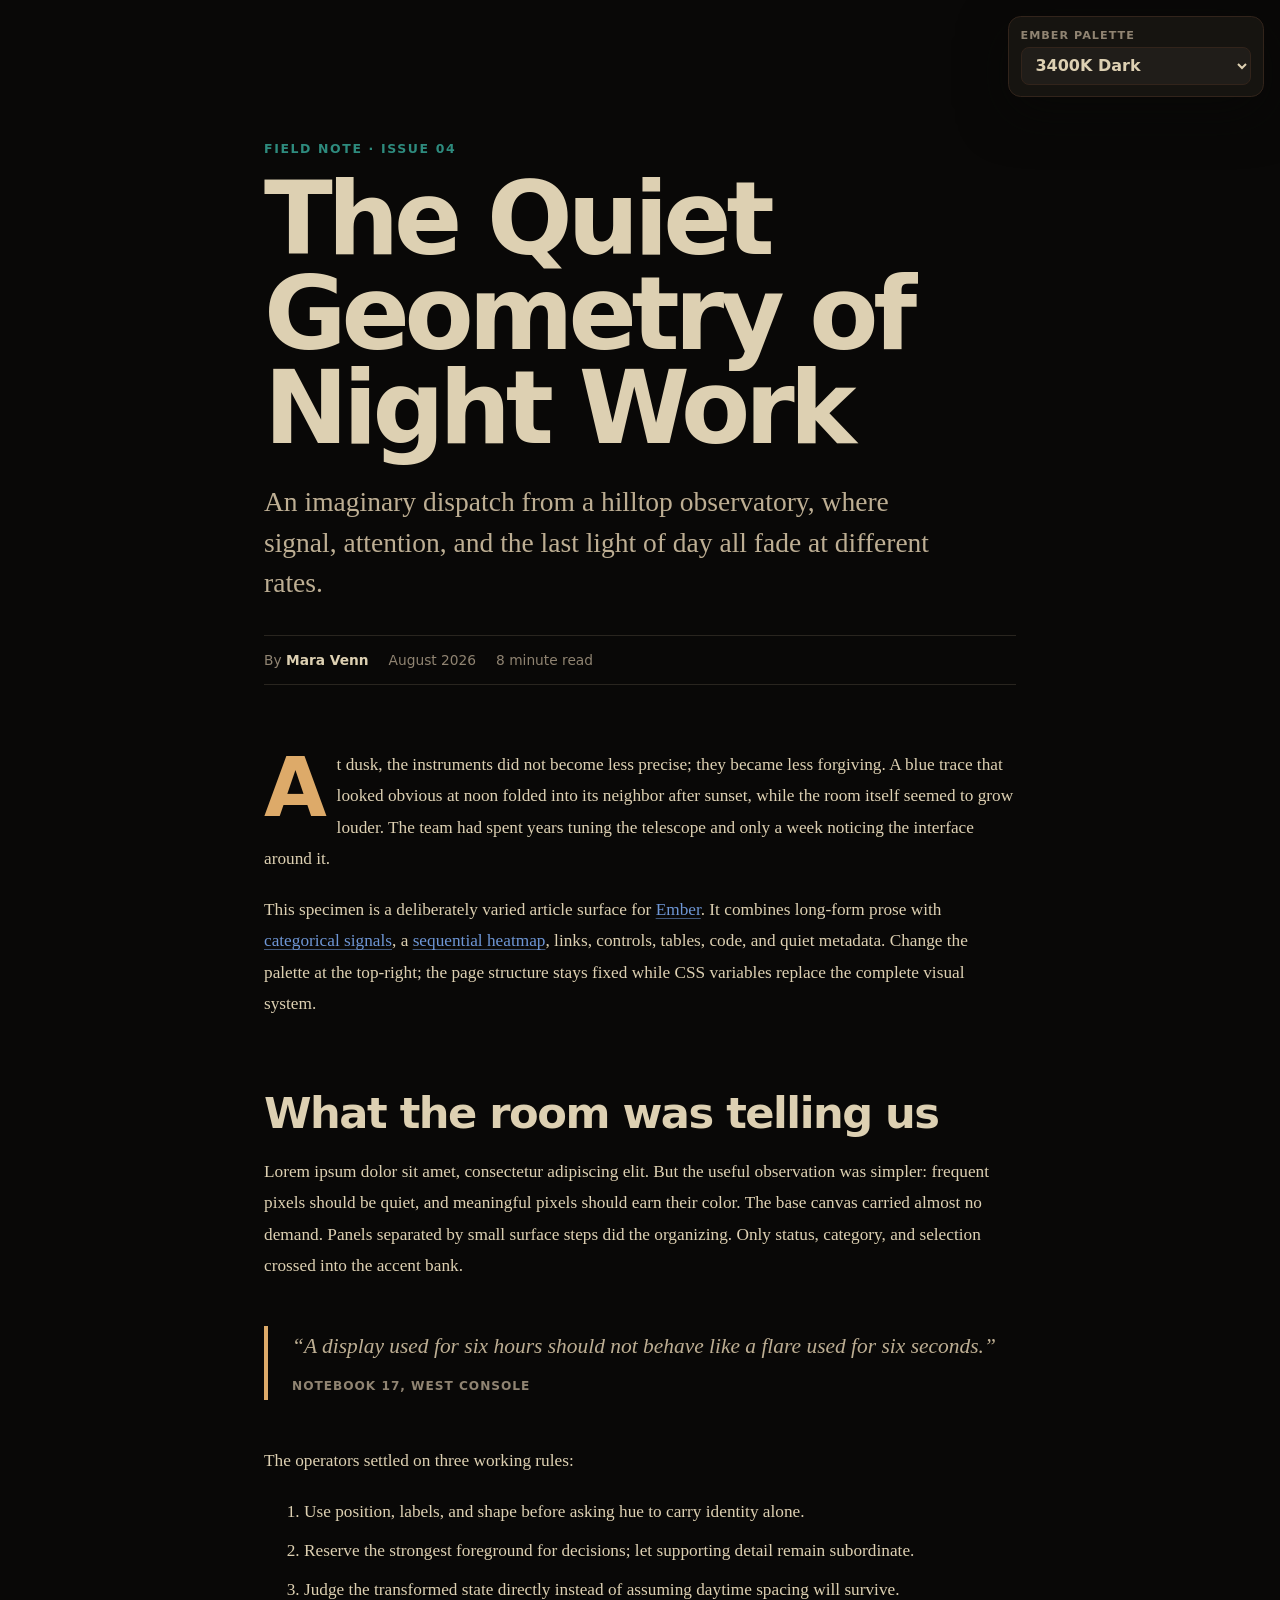
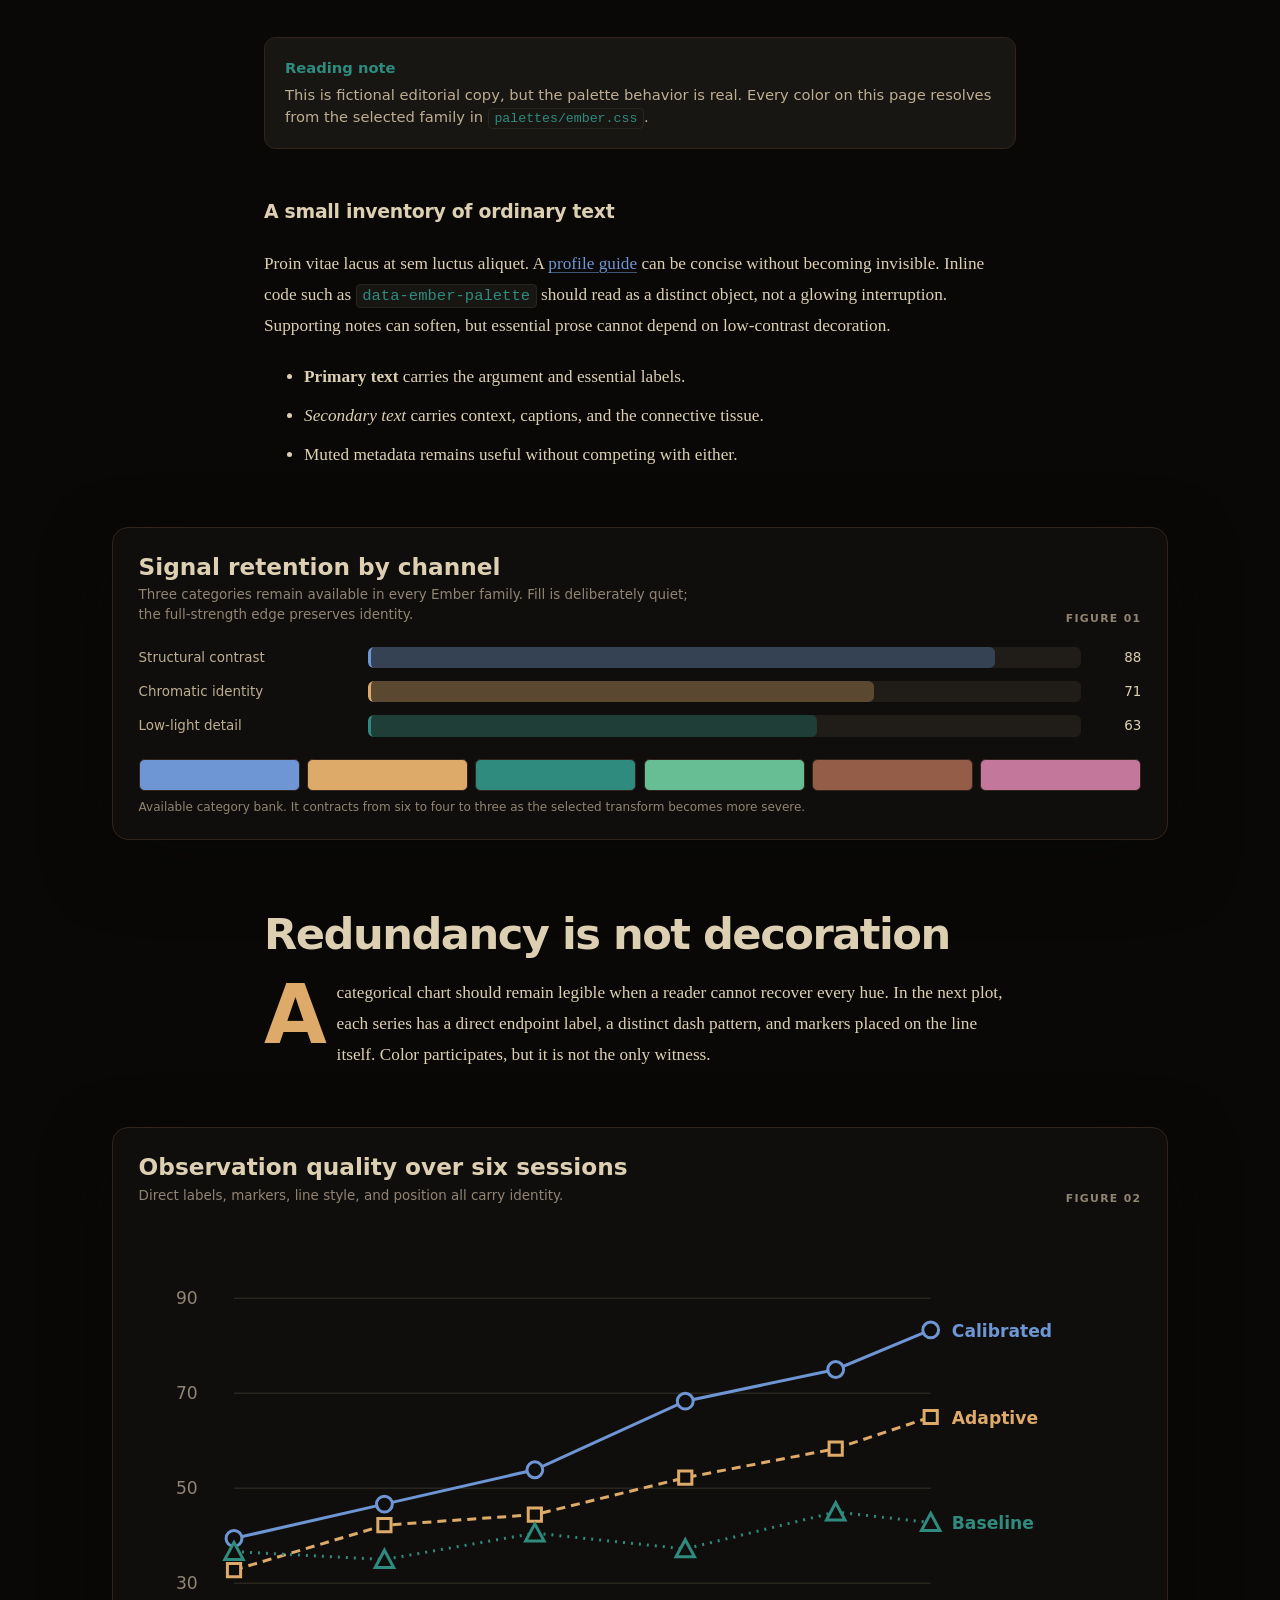
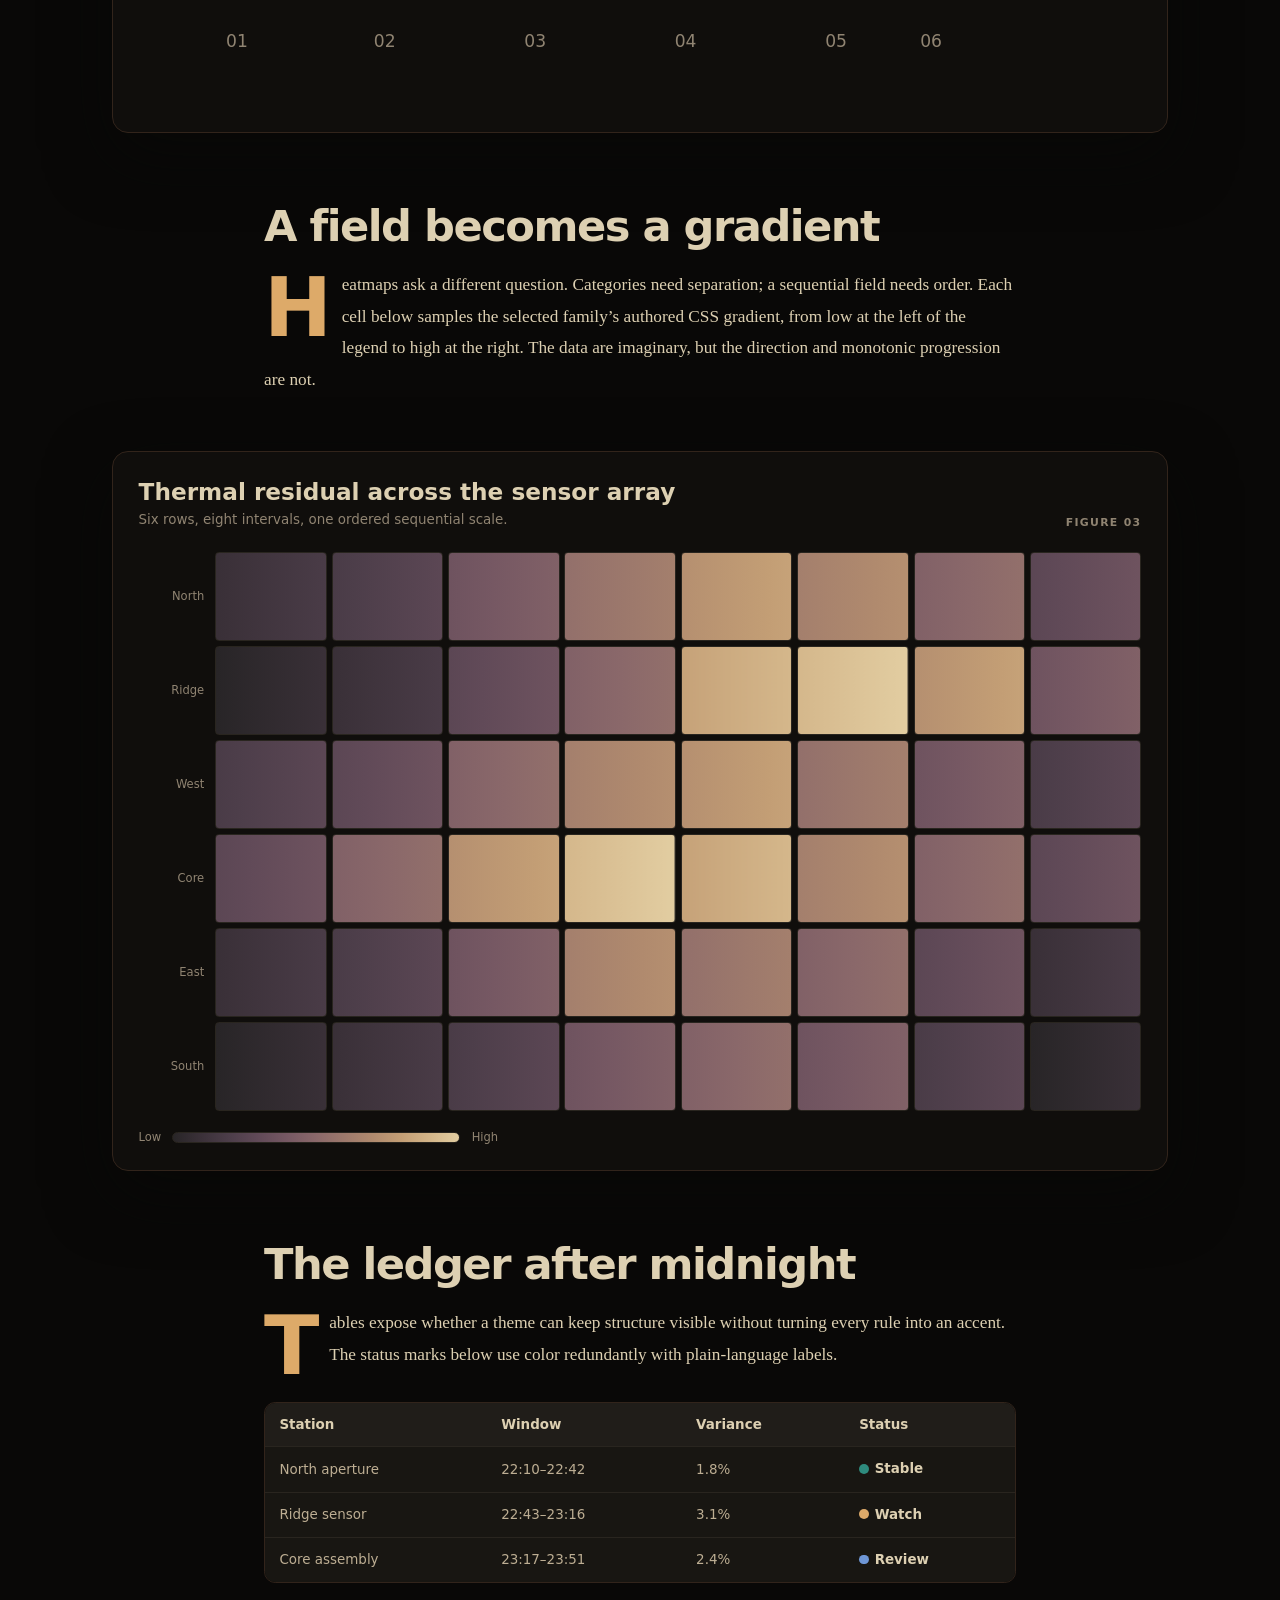
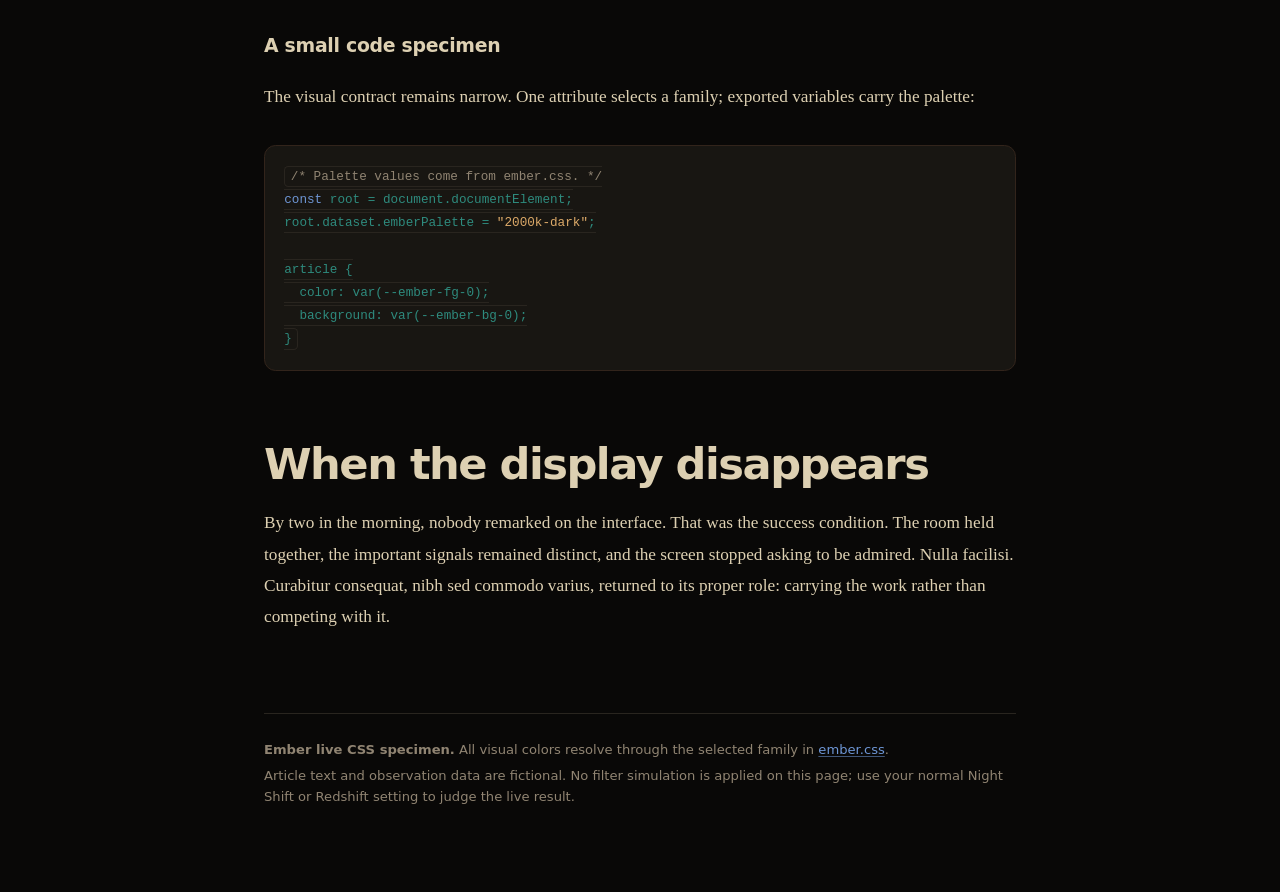
==== examples/index.html @ d6ac38e5 "feat: add live CSS palette specimen" ====
<!DOCTYPE html>
<html lang="en" data-ember-palette="3400k-dark">
<head>
  <meta charset="utf-8">
  <meta name="viewport" content="width=device-width, initial-scale=1">
  <meta name="description" content="A live article and data-visualization specimen for all four Ember palettes.">
  <title>Ember CSS specimen — The Quiet Geometry of Night Work</title>
  <link rel="stylesheet" href="../palettes/ember.css">
  <style>
    * {
      box-sizing: border-box;
    }

    :root {
      font-family: Inter, ui-sans-serif, system-ui, -apple-system, BlinkMacSystemFont, "Segoe UI", sans-serif;
      font-synthesis: none;
      text-rendering: optimizeLegibility;
    }

    [data-ember-palette="3400k-light"] {
      color-scheme: light;
    }

    [data-ember-palette="3400k-dark"],
    [data-ember-palette="2000k-dark"],
    [data-ember-palette="1200k-dark"] {
      color-scheme: dark;
    }

    html {
      scroll-behavior: smooth;
      background: var(--ember-bg-0);
    }

    body {
      min-width: 20rem;
      margin: 0;
      color: var(--ember-fg-0);
      background: var(--ember-bg-0);
      transition: color 160ms ease, background-color 160ms ease;
    }

    ::selection {
      color: var(--ember-fg-0);
      background: var(--ember-bg-5);
    }

    a {
      color: var(--ember-category-one);
      text-decoration-color: color-mix(in srgb, var(--ember-category-one) 55%, transparent);
      text-underline-offset: 0.18em;
      text-decoration-thickness: 0.08em;
    }

    a:hover {
      color: var(--ember-category-two);
      text-decoration-color: currentColor;
    }

    a:focus-visible,
    button:focus-visible,
    select:focus-visible {
      outline: 0.18rem solid var(--ember-category-two);
      outline-offset: 0.22rem;
    }

    .palette-switcher {
      position: fixed;
      z-index: 20;
      top: 1rem;
      right: 1rem;
      width: min(16rem, calc(100vw - 2rem));
      padding: 0.72rem;
      border: 1px solid var(--ember-bg-5);
      border-radius: 0.8rem;
      background: color-mix(in srgb, var(--ember-bg-2) 94%, transparent);
      box-shadow: 0 1rem 3rem color-mix(in srgb, var(--ember-bg-0) 70%, transparent);
      backdrop-filter: blur(0.8rem);
    }

    .palette-switcher label {
      display: block;
      margin: 0 0 0.35rem;
      color: var(--ember-fg-2);
      font-size: 0.7rem;
      font-weight: 700;
      letter-spacing: 0.09em;
      text-transform: uppercase;
    }

    .palette-switcher select {
      width: 100%;
      min-height: 2.35rem;
      padding: 0.42rem 2rem 0.42rem 0.62rem;
      border: 1px solid var(--ember-bg-5);
      border-radius: 0.5rem;
      color: var(--ember-fg-0);
      background: var(--ember-bg-3);
      font: inherit;
      font-weight: 650;
    }

    .page-shell {
      width: min(100%, 72rem);
      margin: 0 auto;
      padding: clamp(6rem, 11vw, 9rem) 1.25rem 5rem;
    }

    .article-header,
    .article-copy,
    .article-footer {
      width: min(100%, 47rem);
      margin-inline: auto;
    }

    .eyebrow {
      margin: 0 0 1rem;
      color: var(--ember-category-three);
      font-size: 0.78rem;
      font-weight: 760;
      letter-spacing: 0.13em;
      text-transform: uppercase;
    }

    h1,
    h2,
    h3 {
      color: var(--ember-fg-0);
      text-wrap: balance;
    }

    h1 {
      max-width: 13ch;
      margin: 0;
      font-size: clamp(2.8rem, 8vw, 6.3rem);
      font-weight: 720;
      letter-spacing: -0.052em;
      line-height: 0.94;
    }

    .dek {
      max-width: 42rem;
      margin: 1.65rem 0 0;
      color: var(--ember-fg-1);
      font-family: Georgia, "Times New Roman", serif;
      font-size: clamp(1.2rem, 2.6vw, 1.72rem);
      line-height: 1.46;
    }

    .byline {
      display: flex;
      flex-wrap: wrap;
      gap: 0.5rem 1.25rem;
      margin: 2rem 0 0;
      padding: 1rem 0;
      border-top: 1px solid var(--ember-bg-4);
      border-bottom: 1px solid var(--ember-bg-4);
      color: var(--ember-fg-2);
      font-size: 0.86rem;
    }

    .byline strong {
      color: var(--ember-fg-0);
    }

    .article-copy {
      margin-top: 4rem;
      font-family: Georgia, "Times New Roman", serif;
      font-size: 1.08rem;
      line-height: 1.82;
    }

    .article-copy > p:first-of-type::first-letter {
      float: left;
      margin: 0.12em 0.12em 0 0;
      color: var(--ember-category-two);
      font-family: Inter, ui-sans-serif, system-ui, sans-serif;
      font-size: 4.7em;
      font-weight: 760;
      line-height: 0.72;
    }

    .article-copy h2 {
      margin: 4.4rem 0 1.2rem;
      font-family: Inter, ui-sans-serif, system-ui, sans-serif;
      font-size: clamp(1.8rem, 4vw, 2.7rem);
      font-weight: 680;
      letter-spacing: -0.035em;
      line-height: 1.08;
    }

    .article-copy h3 {
      margin: 2.8rem 0 0.8rem;
      font-family: Inter, ui-sans-serif, system-ui, sans-serif;
      font-size: 1.18rem;
      font-weight: 690;
      letter-spacing: -0.015em;
    }

    .article-copy p,
    .article-copy ul,
    .article-copy ol {
      margin-block: 1.2rem;
    }

    .article-copy li + li {
      margin-top: 0.48rem;
    }

    .article-copy code {
      padding: 0.13rem 0.35rem;
      border: 1px solid var(--ember-bg-4);
      border-radius: 0.28rem;
      color: var(--ember-category-three);
      background: var(--ember-bg-2);
      font-family: ui-monospace, SFMono-Regular, Menlo, Consolas, monospace;
      font-size: 0.9em;
    }

    blockquote {
      margin: 2.8rem 0;
      padding: 0.25rem 0 0.25rem 1.5rem;
      border-left: 0.28rem solid var(--ember-category-two);
      color: var(--ember-fg-1);
      font-size: 1.34rem;
      font-style: italic;
      line-height: 1.58;
    }

    blockquote footer {
      margin-top: 0.8rem;
      color: var(--ember-fg-2);
      font-family: Inter, ui-sans-serif, system-ui, sans-serif;
      font-size: 0.76rem;
      font-style: normal;
      font-weight: 680;
      letter-spacing: 0.08em;
      text-transform: uppercase;
    }

    .aside-note {
      margin: 2rem 0;
      padding: 1.15rem 1.25rem;
      border: 1px solid var(--ember-bg-5);
      border-radius: 0.72rem;
      background: var(--ember-bg-2);
      color: var(--ember-fg-1);
      font-family: Inter, ui-sans-serif, system-ui, sans-serif;
      font-size: 0.92rem;
      line-height: 1.55;
    }

    .aside-note strong {
      display: block;
      margin-bottom: 0.25rem;
      color: var(--ember-category-three);
    }

    .wide-figure {
      width: min(100%, 66rem);
      margin: 3.5rem auto;
      padding: clamp(1rem, 3vw, 1.6rem);
      border: 1px solid var(--ember-bg-5);
      border-radius: 1rem;
      background: var(--ember-bg-1);
      box-shadow: 0 1.4rem 4rem color-mix(in srgb, var(--ember-bg-0) 72%, transparent);
    }

    .figure-header {
      display: flex;
      align-items: end;
      justify-content: space-between;
      gap: 1rem;
      margin-bottom: 1.4rem;
    }

    .figure-header h3 {
      margin: 0;
      font-size: clamp(1.1rem, 2.5vw, 1.45rem);
    }

    .figure-header p {
      max-width: 35rem;
      margin: 0.32rem 0 0;
      color: var(--ember-fg-2);
      font-size: 0.84rem;
      line-height: 1.45;
    }

    .figure-number {
      flex: 0 0 auto;
      color: var(--ember-fg-2);
      font: 700 0.68rem/1 Inter, ui-sans-serif, system-ui, sans-serif;
      letter-spacing: 0.12em;
      text-transform: uppercase;
    }

    .categorical-chart {
      display: grid;
      gap: 0.78rem;
      margin-top: 1rem;
    }

    .bar-row {
      display: grid;
      grid-template-columns: minmax(7rem, 0.7fr) minmax(10rem, 2.3fr) 3rem;
      align-items: center;
      gap: 0.8rem;
      color: var(--ember-fg-1);
      font-size: 0.84rem;
    }

    .bar-track {
      height: 1.35rem;
      overflow: hidden;
      border-radius: 0.35rem;
      background: var(--ember-bg-3);
    }

    .bar {
      width: var(--value);
      height: 100%;
      border-left: 0.24rem solid var(--series);
      border-radius: 0.35rem;
      background: color-mix(in srgb, var(--series) 34%, var(--ember-bg-2));
    }

    .value {
      color: var(--ember-fg-0);
      font-variant-numeric: tabular-nums;
      text-align: right;
    }

    .series-one {
      --series: var(--ember-category-one);
    }

    .series-two {
      --series: var(--ember-category-two);
    }

    .series-three {
      --series: var(--ember-category-three);
    }

    .capacity-bank {
      display: grid;
      grid-template-columns: repeat(6, minmax(0, 1fr));
      gap: 0.45rem;
      margin-top: 1.4rem;
    }

    .capacity-chip {
      min-height: 2rem;
      border: 1px solid var(--ember-bg-5);
      border-radius: 0.35rem;
      background: var(--chip);
    }

    .capacity-chip:nth-child(1) { --chip: var(--ember-category-one); }
    .capacity-chip:nth-child(2) { --chip: var(--ember-category-two); }
    .capacity-chip:nth-child(3) { --chip: var(--ember-category-three); }
    .capacity-chip:nth-child(4) { --chip: var(--ember-category-four); }
    .capacity-chip:nth-child(5) { --chip: var(--ember-category-five); }
    .capacity-chip:nth-child(6) { --chip: var(--ember-category-six); }

    [data-ember-palette="2000k-dark"] .capacity-bank > :nth-child(n + 5),
    [data-ember-palette="1200k-dark"] .capacity-bank > :nth-child(n + 4) {
      display: none;
    }

    [data-ember-palette="2000k-dark"] .capacity-bank {
      grid-template-columns: repeat(4, minmax(0, 1fr));
    }

    [data-ember-palette="1200k-dark"] .capacity-bank {
      grid-template-columns: repeat(3, minmax(0, 1fr));
    }

    .capacity-caption {
      margin: 0.55rem 0 0;
      color: var(--ember-fg-2);
      font-size: 0.75rem;
    }

    .line-chart {
      width: 100%;
      height: auto;
      overflow: visible;
    }

    .chart-grid line {
      stroke: var(--ember-bg-4);
      stroke-width: 1;
    }

    .chart-axis,
    .chart-label {
      fill: var(--ember-fg-2);
      font-family: Inter, ui-sans-serif, system-ui, sans-serif;
      font-size: 13px;
    }

    .chart-line {
      fill: none;
      stroke: var(--series);
      stroke-width: 3;
      vector-effect: non-scaling-stroke;
    }

    .chart-line.series-two {
      stroke-dasharray: 9 6;
    }

    .chart-line.series-three {
      stroke-dasharray: 2 6;
    }

    .chart-marker {
      fill: var(--ember-bg-1);
      stroke: var(--series);
      stroke-width: 3;
      vector-effect: non-scaling-stroke;
    }

    .chart-end-label {
      fill: var(--series);
      font-family: Inter, ui-sans-serif, system-ui, sans-serif;
      font-size: 13px;
      font-weight: 700;
    }

    .heatmap-wrap {
      overflow-x: auto;
      padding-bottom: 0.35rem;
    }

    .heatmap {
      display: grid;
      grid-template-columns: 4.5rem repeat(8, minmax(2.8rem, 1fr));
      min-width: 38rem;
      gap: 0.3rem;
      align-items: center;
    }

    .heat-label {
      padding-right: 0.4rem;
      color: var(--ember-fg-2);
      font-size: 0.72rem;
      text-align: right;
    }

    .heat-cell {
      aspect-ratio: 1.25;
      border: 1px solid var(--ember-bg-4);
      border-radius: 0.24rem;
      background-image: var(--ember-sequential);
      background-position: var(--heat-position) center;
      background-size: 1100% 100%;
    }

    .heat-0 { --heat-position: 0%; }
    .heat-1 { --heat-position: 10%; }
    .heat-2 { --heat-position: 20%; }
    .heat-3 { --heat-position: 30%; }
    .heat-4 { --heat-position: 40%; }
    .heat-5 { --heat-position: 50%; }
    .heat-6 { --heat-position: 60%; }
    .heat-7 { --heat-position: 70%; }
    .heat-8 { --heat-position: 80%; }
    .heat-9 { --heat-position: 90%; }
    .heat-10 { --heat-position: 100%; }

    .heat-legend {
      display: flex;
      align-items: center;
      gap: 0.7rem;
      margin-top: 0.85rem;
      color: var(--ember-fg-2);
      font-size: 0.72rem;
    }

    .heat-legend-gradient {
      width: min(18rem, 60vw);
      height: 0.72rem;
      border: 1px solid var(--ember-bg-4);
      border-radius: 999px;
      background: var(--ember-sequential);
    }

    .data-table-wrap {
      overflow-x: auto;
      margin: 2rem 0;
      border: 1px solid var(--ember-bg-5);
      border-radius: 0.7rem;
    }

    .data-table {
      width: 100%;
      min-width: 36rem;
      border-collapse: collapse;
      font-family: Inter, ui-sans-serif, system-ui, sans-serif;
      font-size: 0.84rem;
      line-height: 1.45;
    }

    .data-table th,
    .data-table td {
      padding: 0.75rem 0.9rem;
      border-bottom: 1px solid var(--ember-bg-4);
      text-align: left;
    }

    .data-table th {
      color: var(--ember-fg-0);
      background: var(--ember-bg-3);
      font-weight: 680;
    }

    .data-table td {
      color: var(--ember-fg-1);
      background: var(--ember-bg-2);
    }

    .data-table tr:last-child td {
      border-bottom: 0;
    }

    .status {
      display: inline-flex;
      align-items: center;
      gap: 0.35rem;
      color: var(--ember-fg-0);
      font-weight: 650;
    }

    .status::before {
      width: 0.62rem;
      height: 0.62rem;
      border-radius: 50%;
      background: var(--status-color);
      content: "";
    }

    .status.stable { --status-color: var(--ember-category-three); }
    .status.watch { --status-color: var(--ember-category-two); }
    .status.review { --status-color: var(--ember-category-one); }

    pre {
      overflow-x: auto;
      margin: 2rem 0;
      padding: 1.2rem;
      border: 1px solid var(--ember-bg-5);
      border-radius: 0.72rem;
      color: var(--ember-fg-1);
      background: var(--ember-bg-2);
      font: 0.88rem/1.65 ui-monospace, SFMono-Regular, Menlo, Consolas, monospace;
    }

    pre .token-keyword { color: var(--ember-category-one); }
    pre .token-string { color: var(--ember-category-two); }
    pre .token-comment { color: var(--ember-fg-2); }
    pre .token-name { color: var(--ember-category-three); }

    .article-footer {
      margin-top: 5rem;
      padding-top: 1.2rem;
      border-top: 1px solid var(--ember-bg-4);
      color: var(--ember-fg-2);
      font-size: 0.82rem;
      line-height: 1.6;
    }

    .article-footer p {
      margin: 0.35rem 0;
    }

    @media (max-width: 46rem) {
      .page-shell {
        padding-top: 7.2rem;
      }

      .palette-switcher {
        top: 0.65rem;
        right: 0.65rem;
        width: min(14rem, calc(100vw - 1.3rem));
      }

      .bar-row {
        grid-template-columns: 1fr 3rem;
        gap: 0.45rem 0.7rem;
      }

      .bar-row > span:first-child {
        grid-column: 1 / -1;
      }

      .figure-header {
        align-items: start;
      }

      .chart-axis,
      .chart-label {
        font-size: 20px;
      }

      .chart-end-label {
        font-size: 22px;
      }

      .figure-number {
        display: none;
      }

      blockquote {
        padding-left: 1rem;
      }
    }

    @media (prefers-reduced-motion: reduce) {
      html {
        scroll-behavior: auto;
      }

      body {
        transition: none;
      }
    }
  </style>
</head>
<body>
  <aside class="palette-switcher" aria-label="Palette selector">
    <label for="palette-select">Ember palette</label>
    <select id="palette-select" name="palette">
      <option value="3400k-dark">3400K Dark</option>
      <option value="3400k-light">3400K Light</option>
      <option value="2000k-dark">2000K Dark</option>
      <option value="1200k-dark">1200K Dark</option>
    </select>
  </aside>

  <main class="page-shell">
    <header class="article-header">
      <p class="eyebrow">Field note · Issue 04</p>
      <h1>The Quiet Geometry of Night Work</h1>
      <p class="dek">An imaginary dispatch from a hilltop observatory, where signal, attention, and the last light of day all fade at different rates.</p>
      <div class="byline">
        <span>By <strong>Mara Venn</strong></span>
        <span>August 2026</span>
        <span>8 minute read</span>
      </div>
    </header>

    <article>
      <div class="article-copy">
        <p>At dusk, the instruments did not become less precise; they became less forgiving. A blue trace that looked obvious at noon folded into its neighbor after sunset, while the room itself seemed to grow louder. The team had spent years tuning the telescope and only a week noticing the interface around it.</p>

        <p>This specimen is a deliberately varied article surface for <a href="https://github.com/carpdiem/ember">Ember</a>. It combines long-form prose with <a href="#signals">categorical signals</a>, a <a href="#thermal-field">sequential heatmap</a>, links, controls, tables, code, and quiet metadata. Change the palette at the top-right; the page structure stays fixed while CSS variables replace the complete visual system.</p>

        <h2 id="field-notes">What the room was telling us</h2>

        <p>Lorem ipsum dolor sit amet, consectetur adipiscing elit. But the useful observation was simpler: frequent pixels should be quiet, and meaningful pixels should earn their color. The base canvas carried almost no demand. Panels separated by small surface steps did the organizing. Only status, category, and selection crossed into the accent bank.</p>

        <blockquote>
          “A display used for six hours should not behave like a flare used for six seconds.”
          <footer>Notebook 17, west console</footer>
        </blockquote>

        <p>The operators settled on three working rules:</p>
        <ol>
          <li>Use position, labels, and shape before asking hue to carry identity alone.</li>
          <li>Reserve the strongest foreground for decisions; let supporting detail remain subordinate.</li>
          <li>Judge the transformed state directly instead of assuming daytime spacing will survive.</li>
        </ol>

        <div class="aside-note">
          <strong>Reading note</strong>
          This is fictional editorial copy, but the palette behavior is real. Every color on this page resolves from the selected family in <code>palettes/ember.css</code>.
        </div>

        <h3>A small inventory of ordinary text</h3>

        <p>Proin vitae lacus at sem luctus aliquet. A <a href="https://github.com/carpdiem/ember#choose-a-profile">profile guide</a> can be concise without becoming invisible. Inline code such as <code>data-ember-palette</code> should read as a distinct object, not a glowing interruption. Supporting notes can soften, but essential prose cannot depend on low-contrast decoration.</p>

        <ul>
          <li><strong>Primary text</strong> carries the argument and essential labels.</li>
          <li><em>Secondary text</em> carries context, captions, and the connective tissue.</li>
          <li>Muted metadata remains useful without competing with either.</li>
        </ul>
      </div>

      <figure class="wide-figure" id="signals">
        <figcaption class="figure-header">
          <div>
            <h3>Signal retention by channel</h3>
            <p>Three categories remain available in every Ember family. Fill is deliberately quiet; the full-strength edge preserves identity.</p>
          </div>
          <span class="figure-number">Figure 01</span>
        </figcaption>

        <div class="categorical-chart" role="img" aria-label="Horizontal bar chart: Structural contrast 88, Chromatic identity 71, Low-light detail 63">
          <div class="bar-row series-one">
            <span>Structural contrast</span>
            <div class="bar-track"><div class="bar" style="--value: 88%"></div></div>
            <span class="value">88</span>
          </div>
          <div class="bar-row series-two">
            <span>Chromatic identity</span>
            <div class="bar-track"><div class="bar" style="--value: 71%"></div></div>
            <span class="value">71</span>
          </div>
          <div class="bar-row series-three">
            <span>Low-light detail</span>
            <div class="bar-track"><div class="bar" style="--value: 63%"></div></div>
            <span class="value">63</span>
          </div>
        </div>

        <div class="capacity-bank" role="img" aria-label="Six categorical colors available in 3400K Dark">
          <span class="capacity-chip" title="Category one"></span>
          <span class="capacity-chip" title="Category two"></span>
          <span class="capacity-chip" title="Category three"></span>
          <span class="capacity-chip" title="Category four"></span>
          <span class="capacity-chip" title="Category five"></span>
          <span class="capacity-chip" title="Category six"></span>
        </div>
        <p class="capacity-caption">Available category bank. It contracts from six to four to three as the selected transform becomes more severe.</p>
      </figure>

      <div class="article-copy">
        <h2 id="patterns">Redundancy is not decoration</h2>

        <p>A categorical chart should remain legible when a reader cannot recover every hue. In the next plot, each series has a direct endpoint label, a distinct dash pattern, and markers placed on the line itself. Color participates, but it is not the only witness.</p>
      </div>

      <figure class="wide-figure">
        <figcaption class="figure-header">
          <div>
            <h3>Observation quality over six sessions</h3>
            <p>Direct labels, markers, line style, and position all carry identity.</p>
          </div>
          <span class="figure-number">Figure 02</span>
        </figcaption>

        <svg class="line-chart" viewBox="0 0 760 360" role="img" aria-labelledby="line-title line-description">
          <title id="line-title">Observation quality over six sessions</title>
          <desc id="line-description">Three labeled line series with different marker and dash styles.</desc>
          <g class="chart-grid">
            <line x1="72" y1="54" x2="600" y2="54"></line>
            <line x1="72" y1="126" x2="600" y2="126"></line>
            <line x1="72" y1="198" x2="600" y2="198"></line>
            <line x1="72" y1="270" x2="600" y2="270"></line>
          </g>
          <g class="chart-axis">
            <text x="28" y="58">90</text>
            <text x="28" y="130">70</text>
            <text x="28" y="202">50</text>
            <text x="28" y="274">30</text>
            <text x="66" y="318">01</text>
            <text x="178" y="318">02</text>
            <text x="292" y="318">03</text>
            <text x="406" y="318">04</text>
            <text x="520" y="318">05</text>
            <text x="592" y="318">06</text>
          </g>

          <path class="chart-line series-one" d="M72 236 L186 210 L300 184 L414 132 L528 108 L600 78"></path>
          <g class="series-one">
            <circle class="chart-marker" cx="72" cy="236" r="6"></circle>
            <circle class="chart-marker" cx="186" cy="210" r="6"></circle>
            <circle class="chart-marker" cx="300" cy="184" r="6"></circle>
            <circle class="chart-marker" cx="414" cy="132" r="6"></circle>
            <circle class="chart-marker" cx="528" cy="108" r="6"></circle>
            <circle class="chart-marker" cx="600" cy="78" r="6"></circle>
            <text class="chart-end-label" x="616" y="83">Calibrated</text>
          </g>

          <path class="chart-line series-two" d="M72 260 L186 226 L300 218 L414 190 L528 168 L600 144"></path>
          <g class="series-two">
            <rect class="chart-marker" x="67" y="255" width="10" height="10"></rect>
            <rect class="chart-marker" x="181" y="221" width="10" height="10"></rect>
            <rect class="chart-marker" x="295" y="213" width="10" height="10"></rect>
            <rect class="chart-marker" x="409" y="185" width="10" height="10"></rect>
            <rect class="chart-marker" x="523" y="163" width="10" height="10"></rect>
            <rect class="chart-marker" x="595" y="139" width="10" height="10"></rect>
            <text class="chart-end-label" x="616" y="149">Adaptive</text>
          </g>

          <path class="chart-line series-three" d="M72 246 L186 252 L300 232 L414 244 L528 216 L600 224"></path>
          <g class="series-three">
            <path class="chart-marker" d="M72 239 L79 252 L65 252 Z"></path>
            <path class="chart-marker" d="M186 245 L193 258 L179 258 Z"></path>
            <path class="chart-marker" d="M300 225 L307 238 L293 238 Z"></path>
            <path class="chart-marker" d="M414 237 L421 250 L407 250 Z"></path>
            <path class="chart-marker" d="M528 209 L535 222 L521 222 Z"></path>
            <path class="chart-marker" d="M600 217 L607 230 L593 230 Z"></path>
            <text class="chart-end-label" x="616" y="229">Baseline</text>
          </g>
        </svg>
      </figure>

      <div class="article-copy">
        <h2 id="thermal-field">A field becomes a gradient</h2>

        <p>Heatmaps ask a different question. Categories need separation; a sequential field needs order. Each cell below samples the selected family’s authored CSS gradient, from low at the left of the legend to high at the right. The data are imaginary, but the direction and monotonic progression are not.</p>
      </div>

      <figure class="wide-figure">
        <figcaption class="figure-header">
          <div>
            <h3>Thermal residual across the sensor array</h3>
            <p>Six rows, eight intervals, one ordered sequential scale.</p>
          </div>
          <span class="figure-number">Figure 03</span>
        </figcaption>

        <div class="heatmap-wrap">
          <div class="heatmap" role="img" aria-label="Heatmap showing six sensor rows across eight time intervals">
            <span class="heat-label">North</span>
            <span class="heat-cell heat-1" title="North 01: low"></span><span class="heat-cell heat-2" title="North 02"></span><span class="heat-cell heat-4" title="North 03"></span><span class="heat-cell heat-6" title="North 04"></span><span class="heat-cell heat-8" title="North 05"></span><span class="heat-cell heat-7" title="North 06"></span><span class="heat-cell heat-5" title="North 07"></span><span class="heat-cell heat-3" title="North 08"></span>
            <span class="heat-label">Ridge</span>
            <span class="heat-cell heat-0" title="Ridge 01: minimum"></span><span class="heat-cell heat-1" title="Ridge 02"></span><span class="heat-cell heat-3" title="Ridge 03"></span><span class="heat-cell heat-5" title="Ridge 04"></span><span class="heat-cell heat-9" title="Ridge 05"></span><span class="heat-cell heat-10" title="Ridge 06: maximum"></span><span class="heat-cell heat-8" title="Ridge 07"></span><span class="heat-cell heat-4" title="Ridge 08"></span>
            <span class="heat-label">West</span>
            <span class="heat-cell heat-2" title="West 01"></span><span class="heat-cell heat-3" title="West 02"></span><span class="heat-cell heat-5" title="West 03"></span><span class="heat-cell heat-7" title="West 04"></span><span class="heat-cell heat-8" title="West 05"></span><span class="heat-cell heat-6" title="West 06"></span><span class="heat-cell heat-4" title="West 07"></span><span class="heat-cell heat-2" title="West 08"></span>
            <span class="heat-label">Core</span>
            <span class="heat-cell heat-3" title="Core 01"></span><span class="heat-cell heat-5" title="Core 02"></span><span class="heat-cell heat-8" title="Core 03"></span><span class="heat-cell heat-10" title="Core 04: maximum"></span><span class="heat-cell heat-9" title="Core 05"></span><span class="heat-cell heat-7" title="Core 06"></span><span class="heat-cell heat-5" title="Core 07"></span><span class="heat-cell heat-3" title="Core 08"></span>
            <span class="heat-label">East</span>
            <span class="heat-cell heat-1" title="East 01"></span><span class="heat-cell heat-2" title="East 02"></span><span class="heat-cell heat-4" title="East 03"></span><span class="heat-cell heat-7" title="East 04"></span><span class="heat-cell heat-6" title="East 05"></span><span class="heat-cell heat-5" title="East 06"></span><span class="heat-cell heat-3" title="East 07"></span><span class="heat-cell heat-1" title="East 08"></span>
            <span class="heat-label">South</span>
            <span class="heat-cell heat-0" title="South 01: minimum"></span><span class="heat-cell heat-1" title="South 02"></span><span class="heat-cell heat-2" title="South 03"></span><span class="heat-cell heat-4" title="South 04"></span><span class="heat-cell heat-5" title="South 05"></span><span class="heat-cell heat-4" title="South 06"></span><span class="heat-cell heat-2" title="South 07"></span><span class="heat-cell heat-0" title="South 08: minimum"></span>
          </div>
        </div>
        <div class="heat-legend">
          <span>Low</span>
          <span class="heat-legend-gradient" aria-hidden="true"></span>
          <span>High</span>
        </div>
      </figure>

      <div class="article-copy">
        <h2 id="ledger">The ledger after midnight</h2>

        <p>Tables expose whether a theme can keep structure visible without turning every rule into an accent. The status marks below use color redundantly with plain-language labels.</p>

        <div class="data-table-wrap">
          <table class="data-table">
            <thead>
              <tr><th>Station</th><th>Window</th><th>Variance</th><th>Status</th></tr>
            </thead>
            <tbody>
              <tr><td>North aperture</td><td>22:10–22:42</td><td>1.8%</td><td><span class="status stable">Stable</span></td></tr>
              <tr><td>Ridge sensor</td><td>22:43–23:16</td><td>3.1%</td><td><span class="status watch">Watch</span></td></tr>
              <tr><td>Core assembly</td><td>23:17–23:51</td><td>2.4%</td><td><span class="status review">Review</span></td></tr>
            </tbody>
          </table>
        </div>

        <h3>A small code specimen</h3>

        <p>The visual contract remains narrow. One attribute selects a family; exported variables carry the palette:</p>

        <section aria-label="CSS usage example">
          <pre><code><span class="token-comment">/* Palette values come from ember.css. */</span>
<span class="token-keyword">const</span> <span class="token-name">root</span> = document.documentElement;
root.dataset.emberPalette = <span class="token-string">"2000k-dark"</span>;

<span class="token-name">article</span> {
  color: var(--ember-fg-0);
  background: var(--ember-bg-0);
}</code></pre>
        </section>

        <h2 id="closing">When the display disappears</h2>

        <p>By two in the morning, nobody remarked on the interface. That was the success condition. The room held together, the important signals remained distinct, and the screen stopped asking to be admired. Nulla facilisi. Curabitur consequat, nibh sed commodo varius, returned to its proper role: carrying the work rather than competing with it.</p>
      </div>
    </article>

    <footer class="article-footer">
      <p><strong>Ember live CSS specimen.</strong> All visual colors resolve through the selected family in <a href="../palettes/ember.css">ember.css</a>.</p>
      <p>Article text and observation data are fictional. No filter simulation is applied on this page; use your normal Night Shift or Redshift setting to judge the live result.</p>
    </footer>
  </main>

  <script>
    const palettes = new Set(["3400k-dark", "3400k-light", "2000k-dark", "1200k-dark"]);
    const categoryCounts = new Map([
      ["3400k-dark", "Six"],
      ["3400k-light", "Six"],
      ["2000k-dark", "Four"],
      ["1200k-dark", "Three"],
    ]);
    const selector = document.querySelector("#palette-select");
    const capacityBank = document.querySelector(".capacity-bank");
    const params = new URLSearchParams(window.location.search);

    function applyPalette(palette, updateUrl = true) {
      if (!palettes.has(palette)) return;
      document.documentElement.dataset.emberPalette = palette;
      selector.value = palette;
      const paletteName = selector.options[selector.selectedIndex].text;
      capacityBank.setAttribute(
        "aria-label",
        `${categoryCounts.get(palette)} categorical colors available in ${paletteName}`,
      );

      if (updateUrl) {
        const nextUrl = new URL(window.location.href);
        nextUrl.searchParams.set("palette", palette);
        window.history.replaceState({}, "", nextUrl);
      }
    }

    applyPalette(params.get("palette") || "3400k-dark", false);
    selector.addEventListener("change", (event) => applyPalette(event.target.value));
  </script>
</body>
</html>
---- palettes/ember.css ----
/* Generated by tools/build_all.py. Do not edit by hand. */
/* Continuous maps expose 11 representative stops; use JSON/Python for all 256. */

[data-ember-palette="3400k-dark"] {
  --ember-bg-0: #090807;
  --ember-bg-1: #100E0C;
  --ember-bg-2: #181612;
  --ember-bg-3: #201D19;
  --ember-bg-4: #29251F;
  --ember-bg-5: #32241B;
  --ember-fg-0: #DDD0B2;
  --ember-fg-1: #BDAE93;
  --ember-fg-2: #908472;
  --ember-category-one: #6E96D5;
  --ember-category-two: #DDAA69;
  --ember-category-three: #2E8B7E;
  --ember-category-four: #67BE95;
  --ember-category-five: #945D48;
  --ember-category-six: #C3779A;
  --ember-sequential: linear-gradient(90deg, #282527 0%, #3B3139 10%, #4D3E4A 20%, #614A58 30%, #765863 40%, #8A686A 50%, #9D796C 60%, #B08A6E 70%, #C39E75 80%, #D3B589 90%, #E2CDA1 100%);
}

[data-ember-palette="3400k-light"] {
  --ember-bg-0: #FFF7D6;
  --ember-bg-1: #F4EAC7;
  --ember-bg-2: #E9DCB9;
  --ember-bg-3: #DFCFAA;
  --ember-bg-4: #D4C29C;
  --ember-bg-5: #C9B796;
  --ember-fg-0: #342F2C;
  --ember-fg-1: #4D4540;
  --ember-fg-2: #665C54;
  --ember-category-one: #2C9A84;
  --ember-category-two: #321853;
  --ember-category-three: #B36875;
  --ember-category-four: #5B2A07;
  --ember-category-five: #2A632D;
  --ember-category-six: #556BAA;
  --ember-sequential: linear-gradient(90deg, #F2E5BC 0%, #DFCA9C 10%, #CEB083 20%, #BE9671 30%, #AB7D64 40%, #96675E 50%, #815459 60%, #6A4550 70%, #523843 80%, #3B2C34 90%, #252126 100%);
}

[data-ember-palette="2000k-dark"] {
  --ember-bg-0: #070504;
  --ember-bg-1: #0D0A09;
  --ember-bg-2: #15110E;
  --ember-bg-3: #1E1814;
  --ember-bg-4: #271F1B;
  --ember-bg-5: #30221B;
  --ember-fg-0: #EED5AE;
  --ember-fg-1: #D3BB99;
  --ember-fg-2: #AA9D8B;
  --ember-category-one: #66B0D4;
  --ember-category-two: #E99096;
  --ember-category-three: #A46449;
  --ember-category-four: #A3DCA9;
  --ember-sequential: linear-gradient(90deg, #17110F 0%, #2B1F21 10%, #3F2C33 20%, #553A46 30%, #6C485A 40%, #84596C 50%, #9B6B7A 60%, #B18185 70%, #C89D8E 80%, #DDBB9D 90%, #F2D9AE 100%);
}

[data-ember-palette="1200k-dark"] {
  --ember-bg-0: #060302;
  --ember-bg-1: #0C0806;
  --ember-bg-2: #130E0B;
  --ember-bg-3: #1C1511;
  --ember-bg-4: #251C17;
  --ember-bg-5: #2E1E17;
  --ember-fg-0: #FFE5BD;
  --ember-fg-1: #CBAF89;
  --ember-fg-2: #A18C73;
  --ember-category-one: #BB6572;
  --ember-category-two: #8FF0FF;
  --ember-category-three: #E9B76C;
  --ember-sequential: linear-gradient(90deg, #100C0B 0%, #24181E 10%, #392531 20%, #4F3246 30%, #67415C 40%, #805270 50%, #986881 60%, #B0838E 70%, #CAA49B 80%, #E5C4A9 90%, #FFE5B8 100%);
}
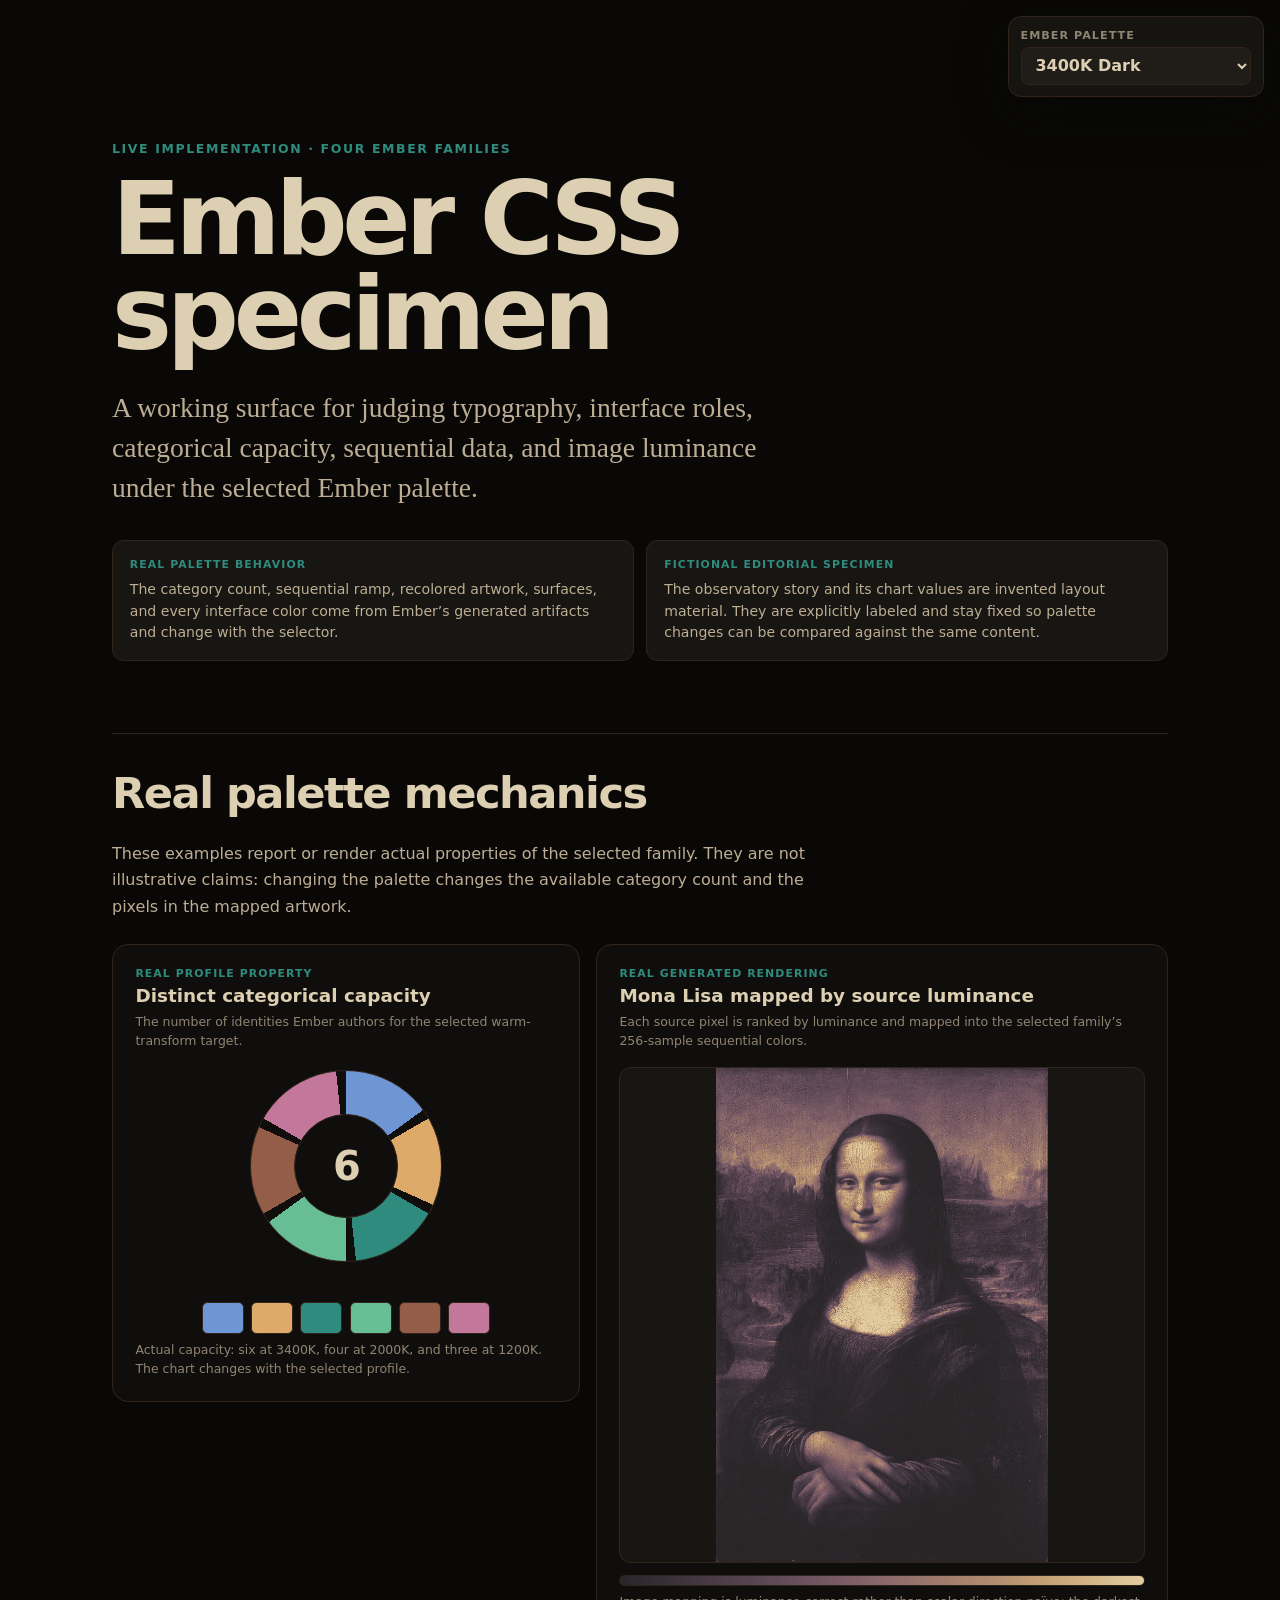
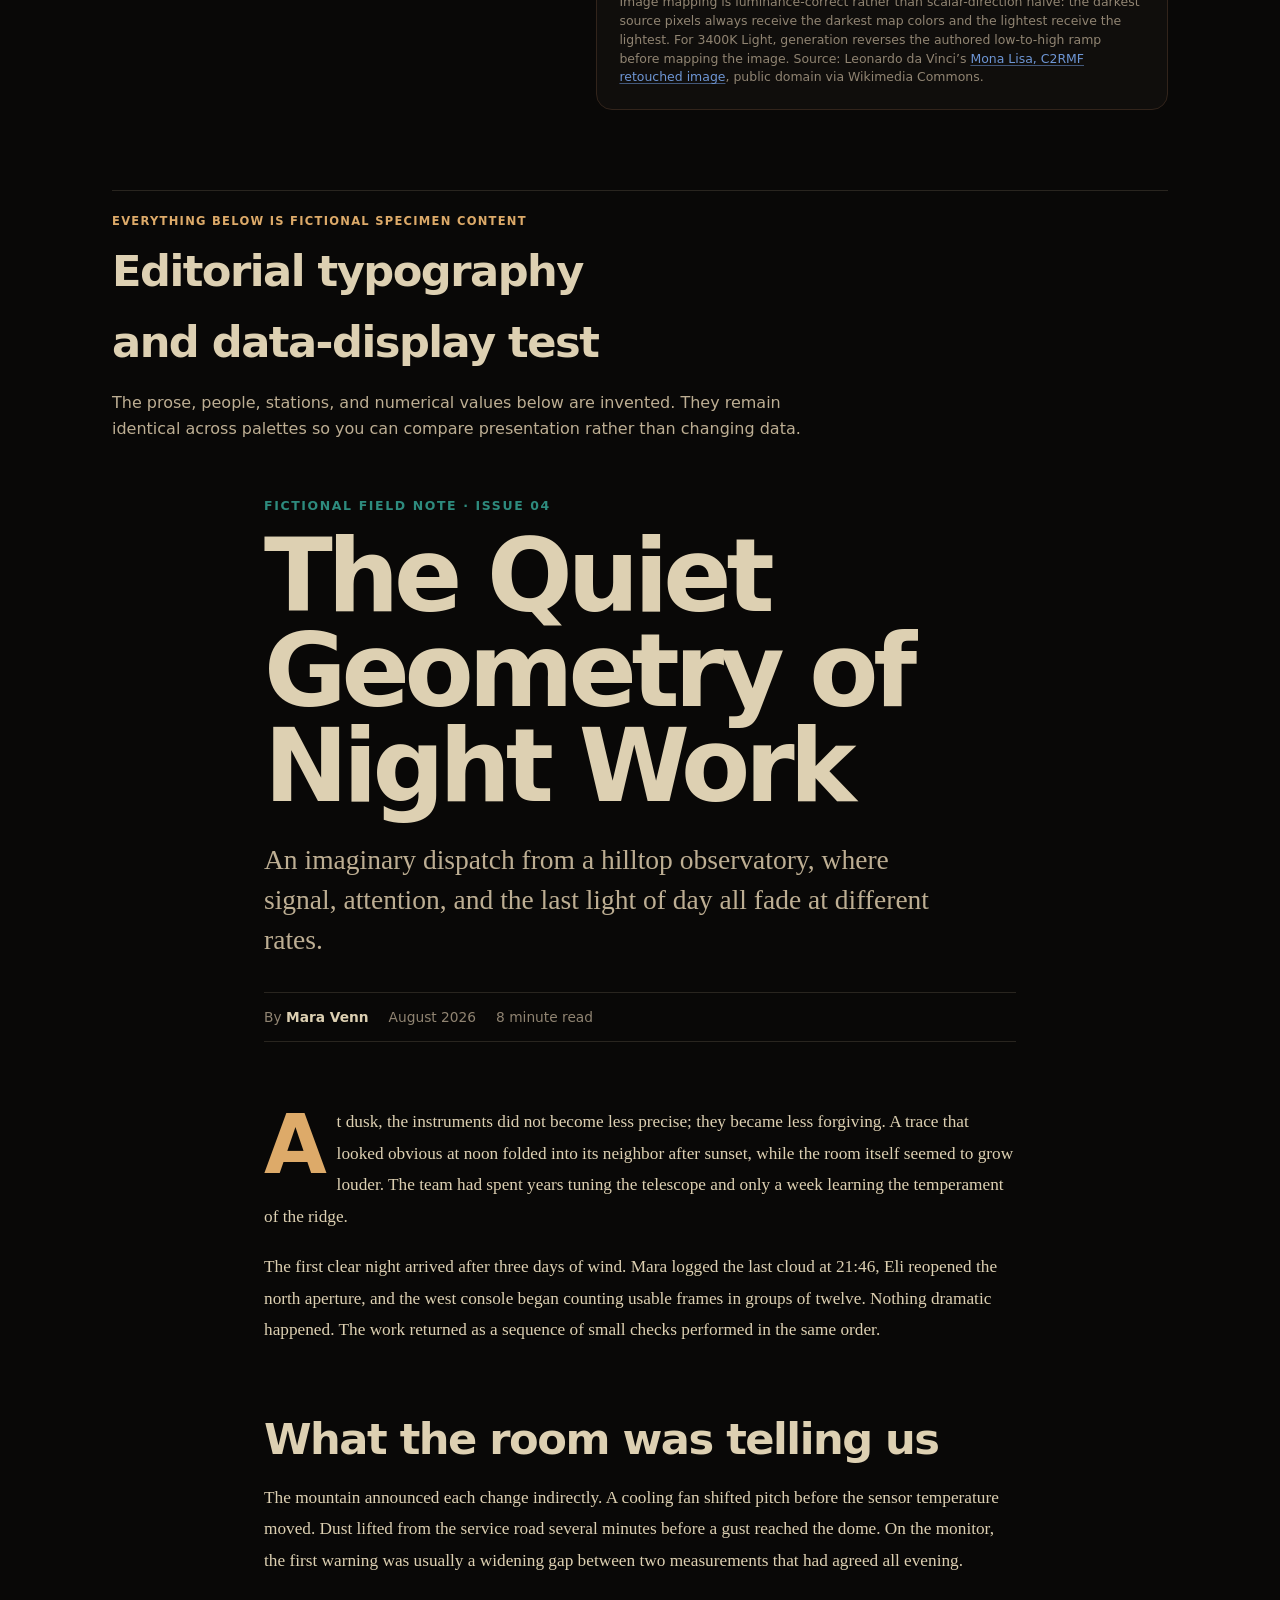
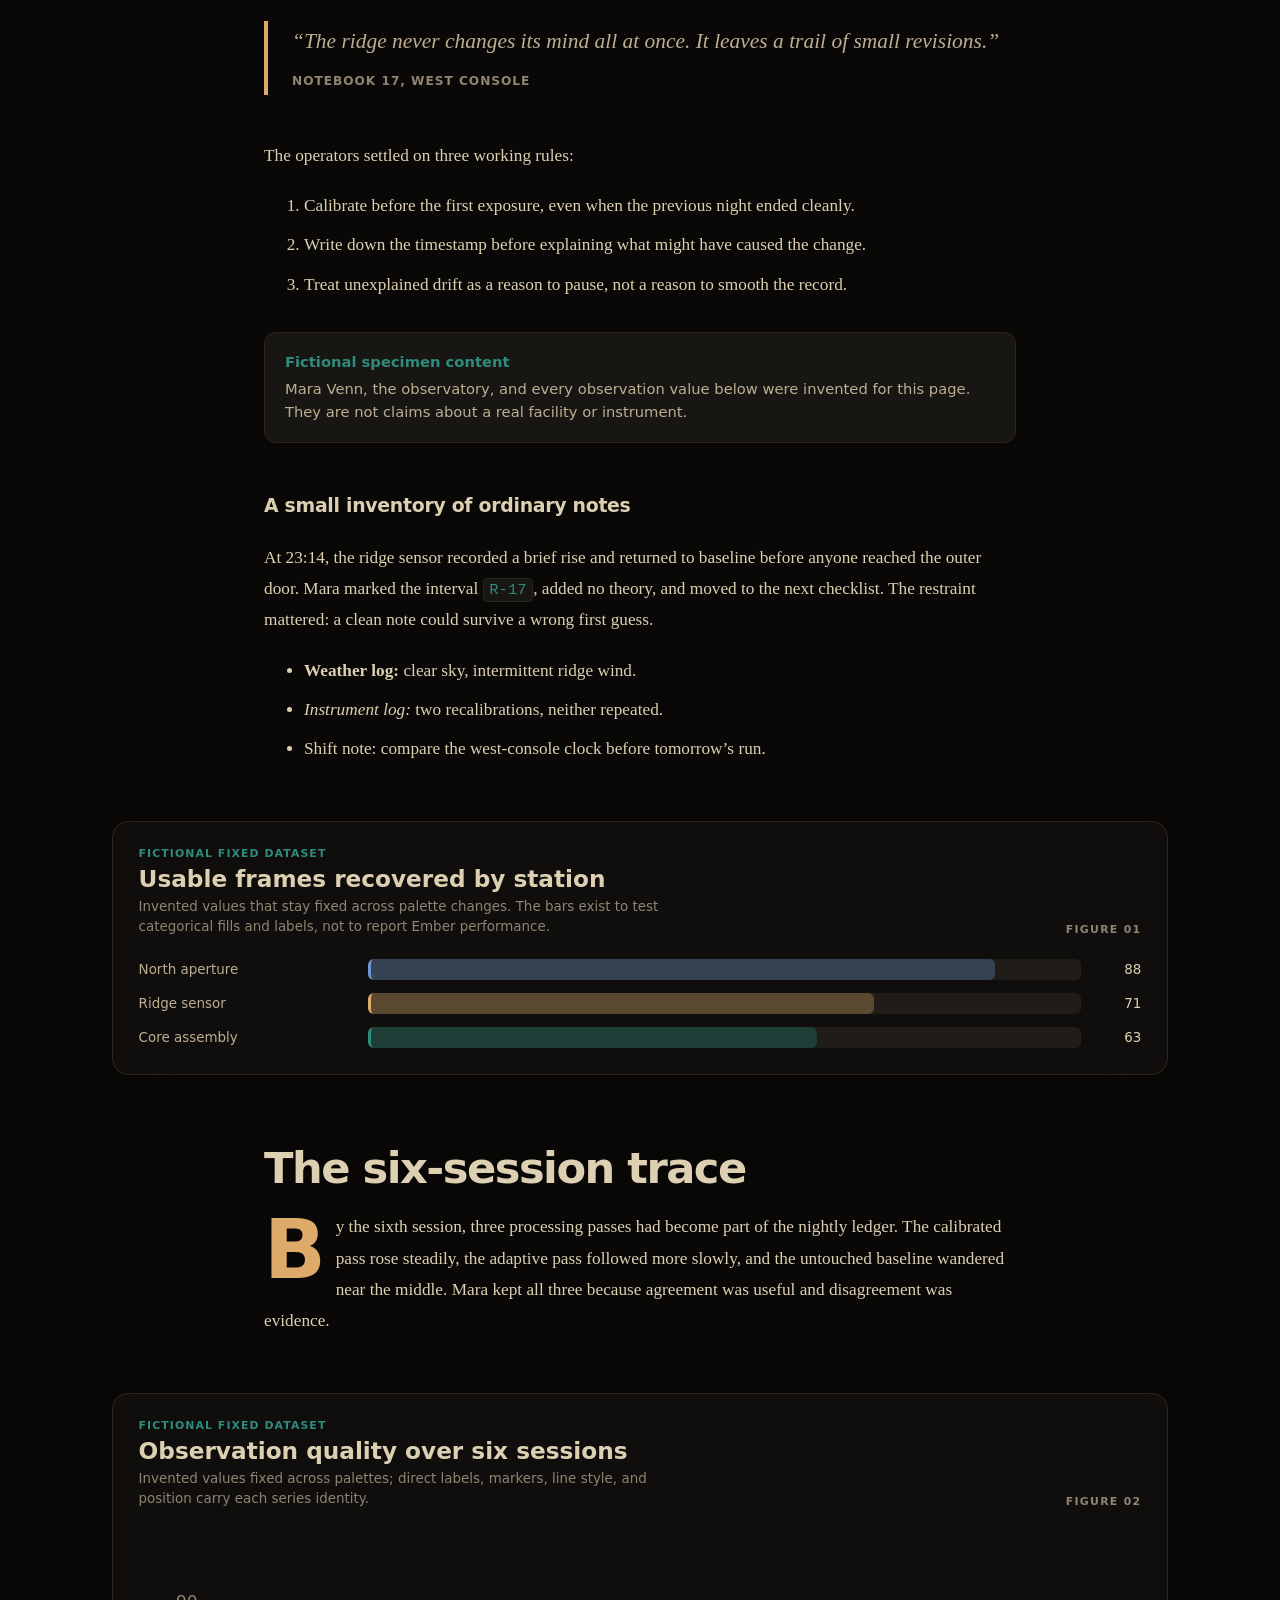
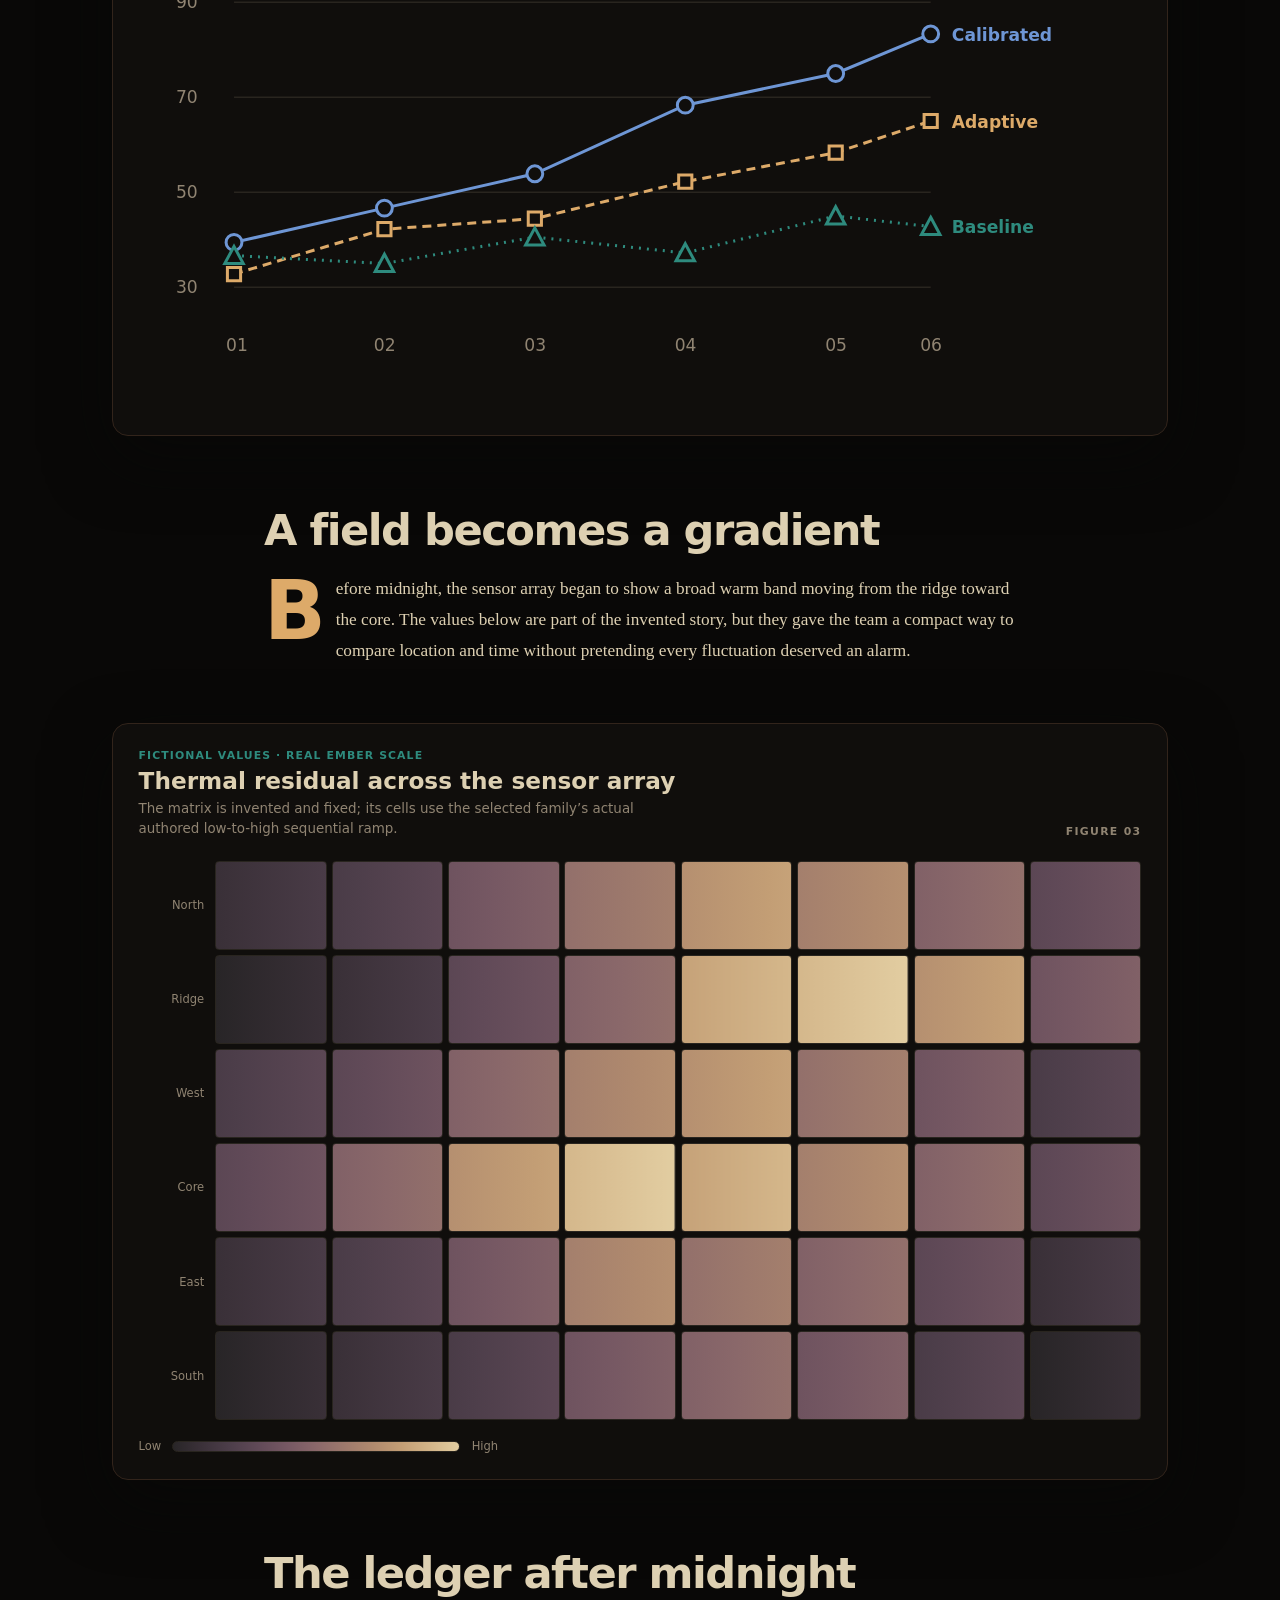
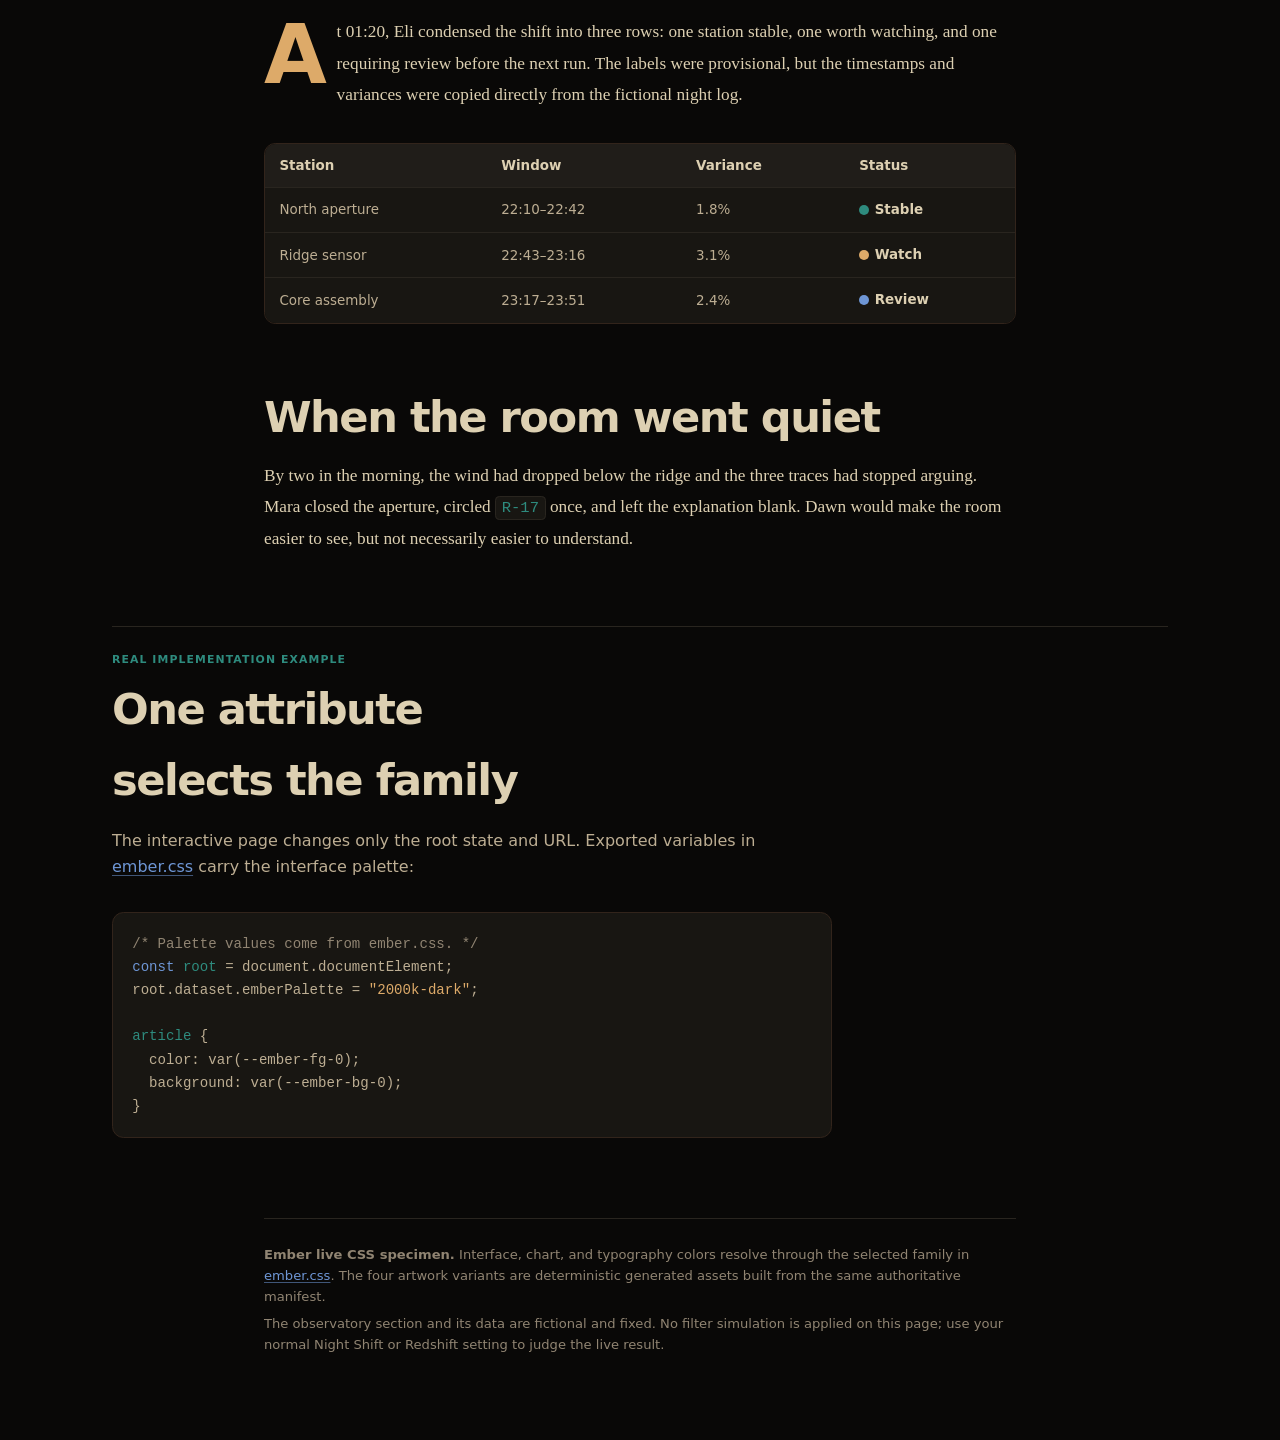
==== commit 5ba28a5d: "feat: clarify and expand live CSS specimen" ====
--- a/examples/index.html
+++ b/examples/index.html
@@ -3,8 +3,8 @@
 <head>
   <meta charset="utf-8">
   <meta name="viewport" content="width=device-width, initial-scale=1">
-  <meta name="description" content="A live article and data-visualization specimen for all four Ember palettes.">
-  <title>Ember CSS specimen — The Quiet Geometry of Night Work</title>
+  <meta name="description" content="A live, clearly labeled typography and data specimen for all four Ember palettes.">
+  <title>Ember live CSS specimen</title>
   <link rel="stylesheet" href="../palettes/ember.css">
   <style>
     * {
@@ -29,7 +29,15 @@
 
     html {
       scroll-behavior: smooth;
+      scroll-padding-top: 6.5rem;
       background: var(--ember-bg-0);
+    }
+
+    .specimen-header,
+    .mechanics-section,
+    .editorial-divider,
+    .wide-figure {
+      scroll-margin-top: 6.5rem;
     }
 
     body {
@@ -106,6 +114,221 @@
       padding: clamp(6rem, 11vw, 9rem) 1.25rem 5rem;
     }
 
+    .specimen-header,
+    .mechanics-section {
+      width: min(100%, 66rem);
+      margin-inline: auto;
+    }
+
+    .specimen-header h1 {
+      max-width: 11ch;
+    }
+
+    .truth-key {
+      display: grid;
+      grid-template-columns: repeat(2, minmax(0, 1fr));
+      gap: 0.8rem;
+      margin-top: 2rem;
+    }
+
+    .truth-card {
+      padding: 1rem 1.05rem;
+      border: 1px solid var(--ember-bg-5);
+      border-radius: 0.72rem;
+      background: var(--ember-bg-2);
+      color: var(--ember-fg-1);
+      font-size: 0.88rem;
+      line-height: 1.55;
+    }
+
+    .truth-card strong,
+    .data-status {
+      display: block;
+      margin-bottom: 0.3rem;
+      color: var(--ember-category-three);
+      font-size: 0.68rem;
+      font-weight: 760;
+      letter-spacing: 0.1em;
+      text-transform: uppercase;
+    }
+
+    .mechanics-section {
+      margin-top: 4.5rem;
+      padding-top: 1.5rem;
+      border-top: 1px solid var(--ember-bg-4);
+    }
+
+    .section-intro {
+      max-width: 45rem;
+      color: var(--ember-fg-1);
+      line-height: 1.65;
+    }
+
+    .section-intro h2 {
+      margin: 0 0 0.7rem;
+      font-size: clamp(1.8rem, 4vw, 2.7rem);
+      letter-spacing: -0.035em;
+    }
+
+    .section-intro p {
+      margin: 0;
+    }
+
+    .mechanics-grid {
+      display: grid;
+      grid-template-columns: minmax(0, 0.9fr) minmax(0, 1.1fr);
+      gap: 1rem;
+      margin-top: 1.5rem;
+      align-items: start;
+    }
+
+    .mechanics-card {
+      margin: 0;
+      padding: clamp(1rem, 3vw, 1.4rem);
+      border: 1px solid var(--ember-bg-5);
+      border-radius: 1rem;
+      background: var(--ember-bg-1);
+    }
+
+    .mechanics-card h3 {
+      margin: 0;
+      font-size: 1.15rem;
+    }
+
+    .mechanics-card figcaption > p,
+    .mechanics-note {
+      margin: 0.45rem 0 0;
+      color: var(--ember-fg-2);
+      font-size: 0.78rem;
+      line-height: 1.5;
+    }
+
+    .capacity-layout {
+      display: grid;
+      place-items: center;
+      gap: 1.1rem;
+      padding-top: 1.2rem;
+    }
+
+    .capacity-donut {
+      position: relative;
+      display: grid;
+      width: min(12rem, 58vw);
+      aspect-ratio: 1;
+      place-items: center;
+      border: 1px solid var(--ember-bg-5);
+      border-radius: 50%;
+      background: var(--capacity-gradient);
+    }
+
+    .capacity-donut::after {
+      position: absolute;
+      width: 54%;
+      aspect-ratio: 1;
+      border: 1px solid var(--ember-bg-5);
+      border-radius: 50%;
+      background: var(--ember-bg-1);
+      content: "";
+    }
+
+    .capacity-count {
+      position: relative;
+      z-index: 1;
+      color: var(--ember-fg-0);
+      font-size: 2.5rem;
+      font-weight: 720;
+      letter-spacing: -0.05em;
+    }
+
+    .capacity-count span {
+      display: none;
+    }
+
+    [data-ember-palette="3400k-dark"],
+    [data-ember-palette="3400k-light"] {
+      --capacity-gradient: conic-gradient(
+        var(--ember-category-one) 0 15%, var(--ember-bg-1) 15% 16.667%,
+        var(--ember-category-two) 16.667% 31.667%, var(--ember-bg-1) 31.667% 33.333%,
+        var(--ember-category-three) 33.333% 48.333%, var(--ember-bg-1) 48.333% 50%,
+        var(--ember-category-four) 50% 65%, var(--ember-bg-1) 65% 66.667%,
+        var(--ember-category-five) 66.667% 81.667%, var(--ember-bg-1) 81.667% 83.333%,
+        var(--ember-category-six) 83.333% 98.333%, var(--ember-bg-1) 98.333% 100%
+      );
+    }
+
+    [data-ember-palette="2000k-dark"] {
+      --capacity-gradient: conic-gradient(
+        var(--ember-category-one) 0 23%, var(--ember-bg-1) 23% 25%,
+        var(--ember-category-two) 25% 48%, var(--ember-bg-1) 48% 50%,
+        var(--ember-category-three) 50% 73%, var(--ember-bg-1) 73% 75%,
+        var(--ember-category-four) 75% 98%, var(--ember-bg-1) 98% 100%
+      );
+    }
+
+    [data-ember-palette="1200k-dark"] {
+      --capacity-gradient: conic-gradient(
+        var(--ember-category-one) 0 31%, var(--ember-bg-1) 31% 33.333%,
+        var(--ember-category-two) 33.333% 64.333%, var(--ember-bg-1) 64.333% 66.667%,
+        var(--ember-category-three) 66.667% 97.667%, var(--ember-bg-1) 97.667% 100%
+      );
+    }
+
+    [data-ember-palette="3400k-dark"] .capacity-count .count-3400-dark,
+    [data-ember-palette="3400k-light"] .capacity-count .count-3400-light,
+    [data-ember-palette="2000k-dark"] .capacity-count .count-2000-dark,
+    [data-ember-palette="1200k-dark"] .capacity-count .count-1200-dark {
+      display: inline;
+    }
+
+    .palette-art {
+      display: none;
+      width: 100%;
+      max-height: 31rem;
+      margin-top: 1rem;
+      border: 1px solid var(--ember-bg-5);
+      border-radius: 0.72rem;
+      background: var(--ember-bg-2);
+      object-fit: contain;
+    }
+
+    [data-ember-palette="3400k-dark"] .palette-art[data-art-palette="3400k-dark"],
+    [data-ember-palette="3400k-light"] .palette-art[data-art-palette="3400k-light"],
+    [data-ember-palette="2000k-dark"] .palette-art[data-art-palette="2000k-dark"],
+    [data-ember-palette="1200k-dark"] .palette-art[data-art-palette="1200k-dark"] {
+      display: block;
+    }
+
+    .art-ramp {
+      height: 0.72rem;
+      margin-top: 0.75rem;
+      border: 1px solid var(--ember-bg-4);
+      border-radius: 999px;
+      background: var(--ember-sequential);
+    }
+
+    .editorial-divider {
+      width: min(100%, 66rem);
+      margin: 5rem auto 3.5rem;
+      padding-top: 1.4rem;
+      border-top: 1px solid var(--ember-bg-4);
+    }
+
+    .editorial-divider p {
+      margin: 0;
+    }
+
+    .editorial-divider .section-intro {
+      margin-top: 0.5rem;
+    }
+
+    .fiction-label {
+      color: var(--ember-category-two);
+      font-size: 0.72rem;
+      font-weight: 760;
+      letter-spacing: 0.11em;
+      text-transform: uppercase;
+    }
+
     .article-header,
     .article-copy,
     .article-footer {
@@ -124,12 +347,14 @@
 
     h1,
     h2,
-    h3 {
+    h3,
+    h4 {
       color: var(--ember-fg-0);
       text-wrap: balance;
     }
 
-    h1 {
+    h1,
+    .article-title {
       max-width: 13ch;
       margin: 0;
       font-size: clamp(2.8rem, 8vw, 6.3rem);
@@ -180,7 +405,7 @@
       line-height: 0.72;
     }
 
-    .article-copy h2 {
+    .article-copy h3 {
       margin: 4.4rem 0 1.2rem;
       font-family: Inter, ui-sans-serif, system-ui, sans-serif;
       font-size: clamp(1.8rem, 4vw, 2.7rem);
@@ -189,7 +414,7 @@
       line-height: 1.08;
     }
 
-    .article-copy h3 {
+    .article-copy h4 {
       margin: 2.8rem 0 0.8rem;
       font-family: Inter, ui-sans-serif, system-ui, sans-serif;
       font-size: 1.18rem;
@@ -345,6 +570,7 @@
 
     .capacity-bank {
       display: grid;
+      width: min(100%, 18rem);
       grid-template-columns: repeat(6, minmax(0, 1fr));
       gap: 0.45rem;
       margin-top: 1.4rem;
@@ -578,6 +804,11 @@
     @media (max-width: 46rem) {
       .page-shell {
         padding-top: 7.2rem;
+      }
+
+      .truth-key,
+      .mechanics-grid {
+        grid-template-columns: 1fr;
       }
 
       .palette-switcher {
@@ -640,104 +871,170 @@
   </aside>
 
   <main class="page-shell">
-    <header class="article-header">
-      <p class="eyebrow">Field note · Issue 04</p>
-      <h1>The Quiet Geometry of Night Work</h1>
-      <p class="dek">An imaginary dispatch from a hilltop observatory, where signal, attention, and the last light of day all fade at different rates.</p>
-      <div class="byline">
-        <span>By <strong>Mara Venn</strong></span>
-        <span>August 2026</span>
-        <span>8 minute read</span>
+    <header class="specimen-header">
+      <p class="eyebrow">Live implementation · Four Ember families</p>
+      <h1>Ember CSS specimen</h1>
+      <p class="dek">A working surface for judging typography, interface roles, categorical capacity, sequential data, and image luminance under the selected Ember palette.</p>
+      <div class="truth-key" role="group" aria-label="How to interpret this page">
+        <div class="truth-card">
+          <strong>Real palette behavior</strong>
+          The category count, sequential ramp, recolored artwork, surfaces, and every interface color come from Ember’s generated artifacts and change with the selector.
+        </div>
+        <div class="truth-card">
+          <strong>Fictional editorial specimen</strong>
+          The observatory story and its chart values are invented layout material. They are explicitly labeled and stay fixed so palette changes can be compared against the same content.
+        </div>
       </div>
     </header>
 
-    <article>
+    <section class="mechanics-section" aria-labelledby="mechanics-title">
+      <div class="section-intro">
+        <h2 id="mechanics-title">Real palette mechanics</h2>
+        <p>These examples report or render actual properties of the selected family. They are not illustrative claims: changing the palette changes the available category count and the pixels in the mapped artwork.</p>
+      </div>
+
+      <div class="mechanics-grid">
+        <figure class="mechanics-card">
+          <figcaption>
+            <span class="data-status">Real profile property</span>
+            <h3>Distinct categorical capacity</h3>
+            <p>The number of identities Ember authors for the selected warm-transform target.</p>
+          </figcaption>
+          <div class="capacity-layout">
+            <div class="capacity-donut" role="img" aria-label="Six categorical colors available in 3400K Dark">
+              <span class="capacity-count" aria-hidden="true">
+                <span class="count-3400-dark">6</span>
+                <span class="count-3400-light">6</span>
+                <span class="count-2000-dark">4</span>
+                <span class="count-1200-dark">3</span>
+              </span>
+            </div>
+            <div class="capacity-bank" role="img" aria-label="Six categorical colors available in 3400K Dark">
+              <span class="capacity-chip" title="Category one"></span>
+              <span class="capacity-chip" title="Category two"></span>
+              <span class="capacity-chip" title="Category three"></span>
+              <span class="capacity-chip" title="Category four"></span>
+              <span class="capacity-chip" title="Category five"></span>
+              <span class="capacity-chip" title="Category six"></span>
+            </div>
+          </div>
+          <p class="mechanics-note">Actual capacity: six at 3400K, four at 2000K, and three at 1200K. The chart changes with the selected profile.</p>
+        </figure>
+
+        <figure class="mechanics-card">
+          <figcaption>
+            <span class="data-status">Real generated rendering</span>
+            <h3>Mona Lisa mapped by source luminance</h3>
+            <p>Each source pixel is ranked by luminance and mapped into the selected family’s 256-sample sequential colors.</p>
+          </figcaption>
+          <img class="palette-art" data-art-palette="3400k-dark" src="assets/mona-lisa-3400k-dark.png" width="640" height="954" alt="Mona Lisa recolored with the 3400K Dark sequential map">
+          <img class="palette-art" data-art-palette="3400k-light" src="assets/mona-lisa-3400k-light.png" width="640" height="954" alt="Mona Lisa recolored with the 3400K Light sequential map">
+          <img class="palette-art" data-art-palette="2000k-dark" src="assets/mona-lisa-2000k-dark.png" width="640" height="954" alt="Mona Lisa recolored with the 2000K Dark sequential map">
+          <img class="palette-art" data-art-palette="1200k-dark" src="assets/mona-lisa-1200k-dark.png" width="640" height="954" alt="Mona Lisa recolored with the 1200K Dark sequential map">
+          <div class="art-ramp" role="img" aria-label="The selected palette's authored low-to-high sequential ramp"></div>
+          <p class="mechanics-note">Image mapping is luminance-correct rather than scalar-direction naïve: the darkest source pixels always receive the darkest map colors and the lightest receive the lightest. For 3400K Light, generation reverses the authored low-to-high ramp before mapping the image. Source: Leonardo da Vinci’s <a href="https://commons.wikimedia.org/wiki/File:Mona_Lisa,_by_Leonardo_da_Vinci,_from_C2RMF_retouched.jpg">Mona Lisa, C2RMF retouched image</a>, public domain via Wikimedia Commons.</p>
+        </figure>
+      </div>
+    </section>
+
+    <section class="editorial-divider" aria-labelledby="editorial-title">
+      <p class="fiction-label">Everything below is fictional specimen content</p>
+      <div class="section-intro">
+        <h2 id="editorial-title">Editorial typography and data-display test</h2>
+        <p>The prose, people, stations, and numerical values below are invented. They remain identical across palettes so you can compare presentation rather than changing data.</p>
+      </div>
+    </section>
+
+    <article aria-label="Fictional editorial specimen">
+      <header class="article-header">
+        <p class="eyebrow">Fictional field note · Issue 04</p>
+        <h2 class="article-title">The Quiet Geometry of Night Work</h2>
+        <p class="dek">An imaginary dispatch from a hilltop observatory, where signal, attention, and the last light of day all fade at different rates.</p>
+        <div class="byline">
+          <span>By <strong>Mara Venn</strong></span>
+          <span>August 2026</span>
+          <span>8 minute read</span>
+        </div>
+      </header>
+
       <div class="article-copy">
-        <p>At dusk, the instruments did not become less precise; they became less forgiving. A blue trace that looked obvious at noon folded into its neighbor after sunset, while the room itself seemed to grow louder. The team had spent years tuning the telescope and only a week noticing the interface around it.</p>
-
-        <p>This specimen is a deliberately varied article surface for <a href="https://github.com/carpdiem/ember">Ember</a>. It combines long-form prose with <a href="#signals">categorical signals</a>, a <a href="#thermal-field">sequential heatmap</a>, links, controls, tables, code, and quiet metadata. Change the palette at the top-right; the page structure stays fixed while CSS variables replace the complete visual system.</p>
-
-        <h2 id="field-notes">What the room was telling us</h2>
-
-        <p>Lorem ipsum dolor sit amet, consectetur adipiscing elit. But the useful observation was simpler: frequent pixels should be quiet, and meaningful pixels should earn their color. The base canvas carried almost no demand. Panels separated by small surface steps did the organizing. Only status, category, and selection crossed into the accent bank.</p>
+        <p>At dusk, the instruments did not become less precise; they became less forgiving. A trace that looked obvious at noon folded into its neighbor after sunset, while the room itself seemed to grow louder. The team had spent years tuning the telescope and only a week learning the temperament of the ridge.</p>
+
+        <p>The first clear night arrived after three days of wind. Mara logged the last cloud at 21:46, Eli reopened the north aperture, and the west console began counting usable frames in groups of twelve. Nothing dramatic happened. The work returned as a sequence of small checks performed in the same order.</p>
+
+        <h3 id="field-notes">What the room was telling us</h3>
+
+        <p>The mountain announced each change indirectly. A cooling fan shifted pitch before the sensor temperature moved. Dust lifted from the service road several minutes before a gust reached the dome. On the monitor, the first warning was usually a widening gap between two measurements that had agreed all evening.</p>
 
         <blockquote>
-          “A display used for six hours should not behave like a flare used for six seconds.”
+          “The ridge never changes its mind all at once. It leaves a trail of small revisions.”
           <footer>Notebook 17, west console</footer>
         </blockquote>
 
         <p>The operators settled on three working rules:</p>
         <ol>
-          <li>Use position, labels, and shape before asking hue to carry identity alone.</li>
-          <li>Reserve the strongest foreground for decisions; let supporting detail remain subordinate.</li>
-          <li>Judge the transformed state directly instead of assuming daytime spacing will survive.</li>
+          <li>Calibrate before the first exposure, even when the previous night ended cleanly.</li>
+          <li>Write down the timestamp before explaining what might have caused the change.</li>
+          <li>Treat unexplained drift as a reason to pause, not a reason to smooth the record.</li>
         </ol>
 
         <div class="aside-note">
-          <strong>Reading note</strong>
-          This is fictional editorial copy, but the palette behavior is real. Every color on this page resolves from the selected family in <code>palettes/ember.css</code>.
+          <strong>Fictional specimen content</strong>
+          Mara Venn, the observatory, and every observation value below were invented for this page. They are not claims about a real facility or instrument.
         </div>
 
-        <h3>A small inventory of ordinary text</h3>
-
-        <p>Proin vitae lacus at sem luctus aliquet. A <a href="https://github.com/carpdiem/ember#choose-a-profile">profile guide</a> can be concise without becoming invisible. Inline code such as <code>data-ember-palette</code> should read as a distinct object, not a glowing interruption. Supporting notes can soften, but essential prose cannot depend on low-contrast decoration.</p>
+        <h4>A small inventory of ordinary notes</h4>
+
+        <p>At 23:14, the ridge sensor recorded a brief rise and returned to baseline before anyone reached the outer door. Mara marked the interval <code>R-17</code>, added no theory, and moved to the next checklist. The restraint mattered: a clean note could survive a wrong first guess.</p>
 
         <ul>
-          <li><strong>Primary text</strong> carries the argument and essential labels.</li>
-          <li><em>Secondary text</em> carries context, captions, and the connective tissue.</li>
-          <li>Muted metadata remains useful without competing with either.</li>
+          <li><strong>Weather log:</strong> clear sky, intermittent ridge wind.</li>
+          <li><em>Instrument log:</em> two recalibrations, neither repeated.</li>
+          <li>Shift note: compare the west-console clock before tomorrow’s run.</li>
         </ul>
       </div>
 
       <figure class="wide-figure" id="signals">
         <figcaption class="figure-header">
           <div>
-            <h3>Signal retention by channel</h3>
-            <p>Three categories remain available in every Ember family. Fill is deliberately quiet; the full-strength edge preserves identity.</p>
+            <span class="data-status">Fictional fixed dataset</span>
+            <h3>Usable frames recovered by station</h3>
+            <p>Invented values that stay fixed across palette changes. The bars exist to test categorical fills and labels, not to report Ember performance.</p>
           </div>
           <span class="figure-number">Figure 01</span>
         </figcaption>
 
-        <div class="categorical-chart" role="img" aria-label="Horizontal bar chart: Structural contrast 88, Chromatic identity 71, Low-light detail 63">
+        <div class="categorical-chart" role="img" aria-label="Fictional horizontal bar chart: North aperture 88 usable frames, Ridge sensor 71, Core assembly 63">
           <div class="bar-row series-one">
-            <span>Structural contrast</span>
+            <span>North aperture</span>
             <div class="bar-track"><div class="bar" style="--value: 88%"></div></div>
             <span class="value">88</span>
           </div>
           <div class="bar-row series-two">
-            <span>Chromatic identity</span>
+            <span>Ridge sensor</span>
             <div class="bar-track"><div class="bar" style="--value: 71%"></div></div>
             <span class="value">71</span>
           </div>
           <div class="bar-row series-three">
-            <span>Low-light detail</span>
+            <span>Core assembly</span>
             <div class="bar-track"><div class="bar" style="--value: 63%"></div></div>
             <span class="value">63</span>
           </div>
         </div>
-
-        <div class="capacity-bank" role="img" aria-label="Six categorical colors available in 3400K Dark">
-          <span class="capacity-chip" title="Category one"></span>
-          <span class="capacity-chip" title="Category two"></span>
-          <span class="capacity-chip" title="Category three"></span>
-          <span class="capacity-chip" title="Category four"></span>
-          <span class="capacity-chip" title="Category five"></span>
-          <span class="capacity-chip" title="Category six"></span>
-        </div>
-        <p class="capacity-caption">Available category bank. It contracts from six to four to three as the selected transform becomes more severe.</p>
       </figure>
 
       <div class="article-copy">
-        <h2 id="patterns">Redundancy is not decoration</h2>
-
-        <p>A categorical chart should remain legible when a reader cannot recover every hue. In the next plot, each series has a direct endpoint label, a distinct dash pattern, and markers placed on the line itself. Color participates, but it is not the only witness.</p>
+        <h3 id="patterns">The six-session trace</h3>
+
+        <p>By the sixth session, three processing passes had become part of the nightly ledger. The calibrated pass rose steadily, the adaptive pass followed more slowly, and the untouched baseline wandered near the middle. Mara kept all three because agreement was useful and disagreement was evidence.</p>
       </div>
 
       <figure class="wide-figure">
         <figcaption class="figure-header">
           <div>
+            <span class="data-status">Fictional fixed dataset</span>
             <h3>Observation quality over six sessions</h3>
-            <p>Direct labels, markers, line style, and position all carry identity.</p>
+            <p>Invented values fixed across palettes; direct labels, markers, line style, and position carry each series identity.</p>
           </div>
           <span class="figure-number">Figure 02</span>
         </figcaption>
@@ -800,16 +1097,17 @@
       </figure>
 
       <div class="article-copy">
-        <h2 id="thermal-field">A field becomes a gradient</h2>
-
-        <p>Heatmaps ask a different question. Categories need separation; a sequential field needs order. Each cell below samples the selected family’s authored CSS gradient, from low at the left of the legend to high at the right. The data are imaginary, but the direction and monotonic progression are not.</p>
+        <h3 id="thermal-field">A field becomes a gradient</h3>
+
+        <p>Before midnight, the sensor array began to show a broad warm band moving from the ridge toward the core. The values below are part of the invented story, but they gave the team a compact way to compare location and time without pretending every fluctuation deserved an alarm.</p>
       </div>
 
       <figure class="wide-figure">
         <figcaption class="figure-header">
           <div>
+            <span class="data-status">Fictional values · Real Ember scale</span>
             <h3>Thermal residual across the sensor array</h3>
-            <p>Six rows, eight intervals, one ordered sequential scale.</p>
+            <p>The matrix is invented and fixed; its cells use the selected family’s actual authored low-to-high sequential ramp.</p>
           </div>
           <span class="figure-number">Figure 03</span>
         </figcaption>
@@ -838,9 +1136,9 @@
       </figure>
 
       <div class="article-copy">
-        <h2 id="ledger">The ledger after midnight</h2>
-
-        <p>Tables expose whether a theme can keep structure visible without turning every rule into an accent. The status marks below use color redundantly with plain-language labels.</p>
+        <h3 id="ledger">The ledger after midnight</h3>
+
+        <p>At 01:20, Eli condensed the shift into three rows: one station stable, one worth watching, and one requiring review before the next run. The labels were provisional, but the timestamps and variances were copied directly from the fictional night log.</p>
 
         <div class="data-table-wrap">
           <table class="data-table">
@@ -855,12 +1153,18 @@
           </table>
         </div>
 
-        <h3>A small code specimen</h3>
-
-        <p>The visual contract remains narrow. One attribute selects a family; exported variables carry the palette:</p>
-
-        <section aria-label="CSS usage example">
-          <pre><code><span class="token-comment">/* Palette values come from ember.css. */</span>
+        <h3 id="closing">When the room went quiet</h3>
+
+        <p>By two in the morning, the wind had dropped below the ridge and the three traces had stopped arguing. Mara closed the aperture, circled <code>R-17</code> once, and left the explanation blank. Dawn would make the room easier to see, but not necessarily easier to understand.</p>
+      </div>
+    </article>
+
+    <section class="mechanics-section" aria-labelledby="code-title">
+      <div class="section-intro">
+        <span class="data-status">Real implementation example</span>
+        <h2 id="code-title">One attribute selects the family</h2>
+        <p>The interactive page changes only the root state and URL. Exported variables in <a href="../palettes/ember.css">ember.css</a> carry the interface palette:</p>
+        <pre><code><span class="token-comment">/* Palette values come from ember.css. */</span>
 <span class="token-keyword">const</span> <span class="token-name">root</span> = document.documentElement;
 root.dataset.emberPalette = <span class="token-string">"2000k-dark"</span>;
 
@@ -868,17 +1172,12 @@
   color: var(--ember-fg-0);
   background: var(--ember-bg-0);
 }</code></pre>
-        </section>
-
-        <h2 id="closing">When the display disappears</h2>
-
-        <p>By two in the morning, nobody remarked on the interface. That was the success condition. The room held together, the important signals remained distinct, and the screen stopped asking to be admired. Nulla facilisi. Curabitur consequat, nibh sed commodo varius, returned to its proper role: carrying the work rather than competing with it.</p>
       </div>
-    </article>
+    </section>
 
     <footer class="article-footer">
-      <p><strong>Ember live CSS specimen.</strong> All visual colors resolve through the selected family in <a href="../palettes/ember.css">ember.css</a>.</p>
-      <p>Article text and observation data are fictional. No filter simulation is applied on this page; use your normal Night Shift or Redshift setting to judge the live result.</p>
+      <p><strong>Ember live CSS specimen.</strong> Interface, chart, and typography colors resolve through the selected family in <a href="../palettes/ember.css">ember.css</a>. The four artwork variants are deterministic generated assets built from the same authoritative manifest.</p>
+      <p>The observatory section and its data are fictional and fixed. No filter simulation is applied on this page; use your normal Night Shift or Redshift setting to judge the live result.</p>
     </footer>
   </main>
 
@@ -891,7 +1190,7 @@
       ["1200k-dark", "Three"],
     ]);
     const selector = document.querySelector("#palette-select");
-    const capacityBank = document.querySelector(".capacity-bank");
+    const capacityVisuals = document.querySelectorAll(".capacity-bank, .capacity-donut");
     const params = new URLSearchParams(window.location.search);
 
     function applyPalette(palette, updateUrl = true) {
@@ -899,10 +1198,12 @@
       document.documentElement.dataset.emberPalette = palette;
       selector.value = palette;
       const paletteName = selector.options[selector.selectedIndex].text;
-      capacityBank.setAttribute(
-        "aria-label",
-        `${categoryCounts.get(palette)} categorical colors available in ${paletteName}`,
-      );
+      capacityVisuals.forEach((visual) => {
+        visual.setAttribute(
+          "aria-label",
+          `${categoryCounts.get(palette)} categorical colors available in ${paletteName}`,
+        );
+      });
 
       if (updateUrl) {
         const nextUrl = new URL(window.location.href);
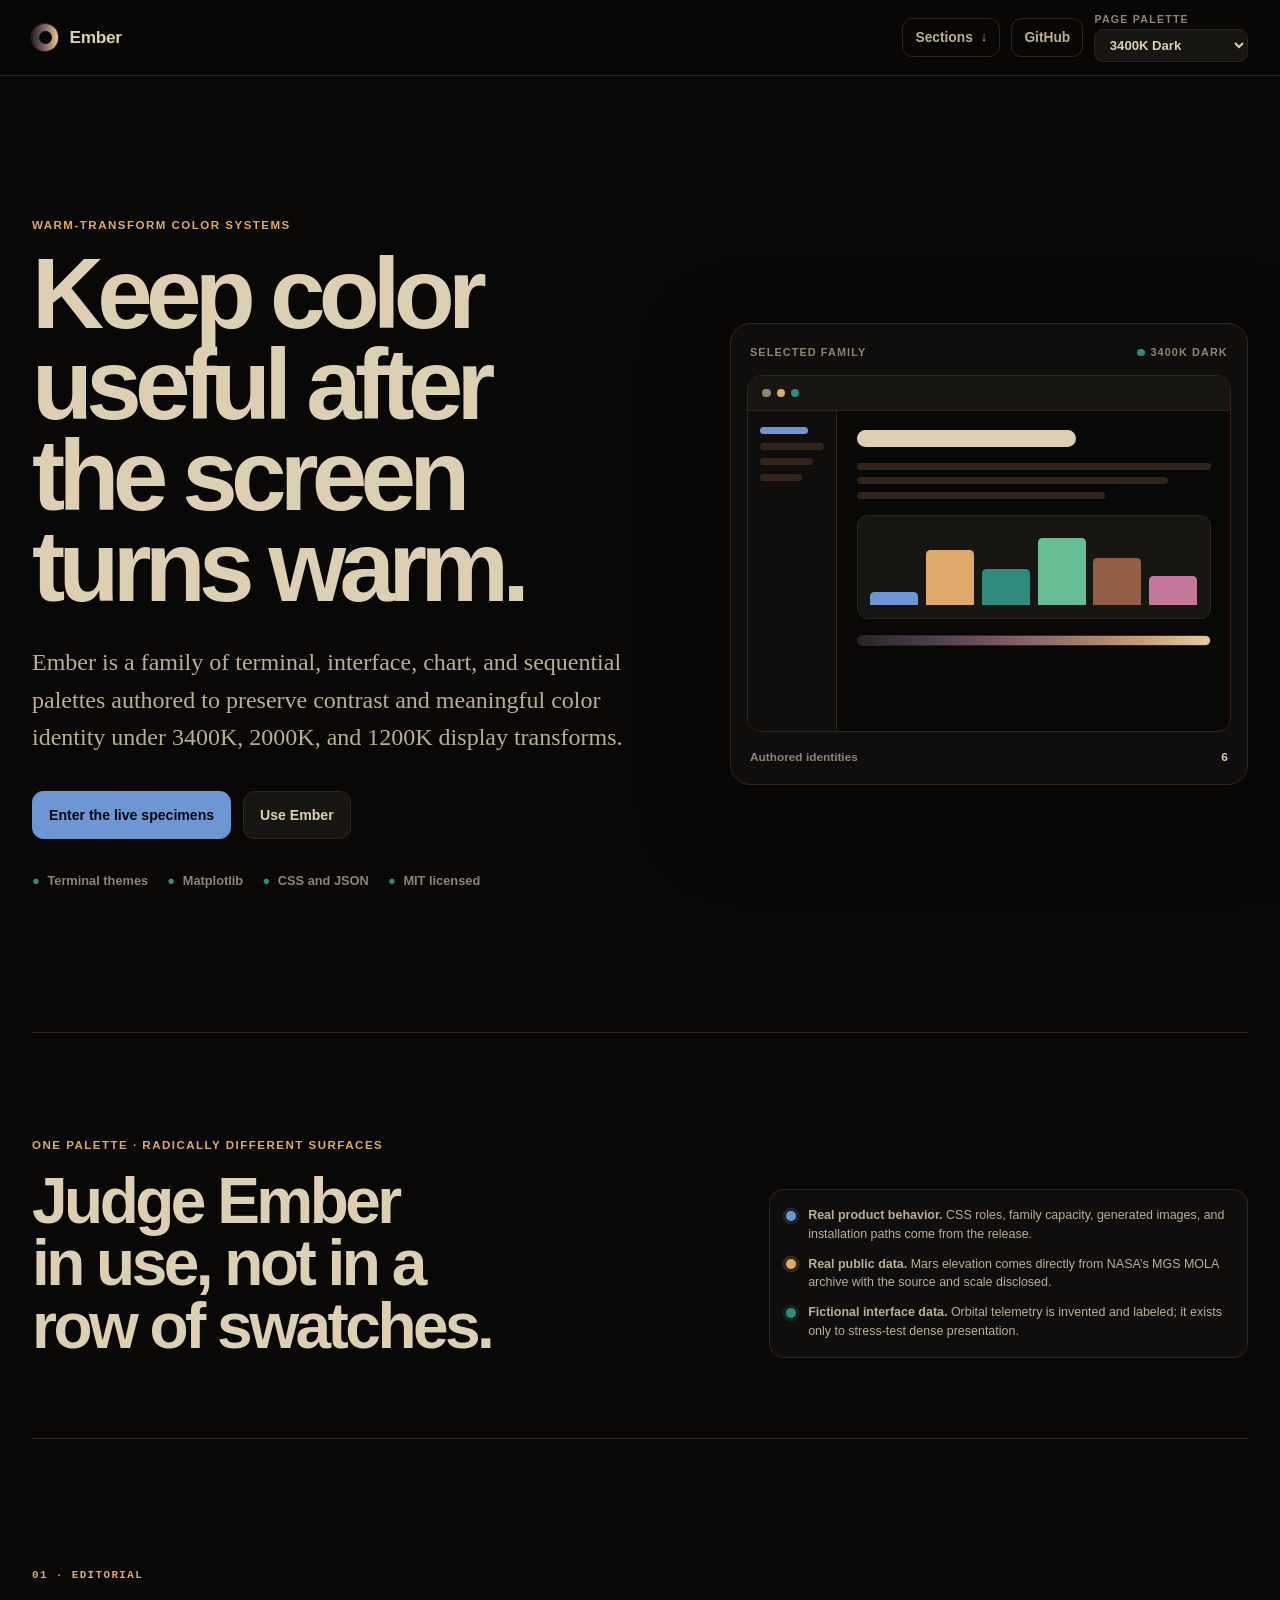
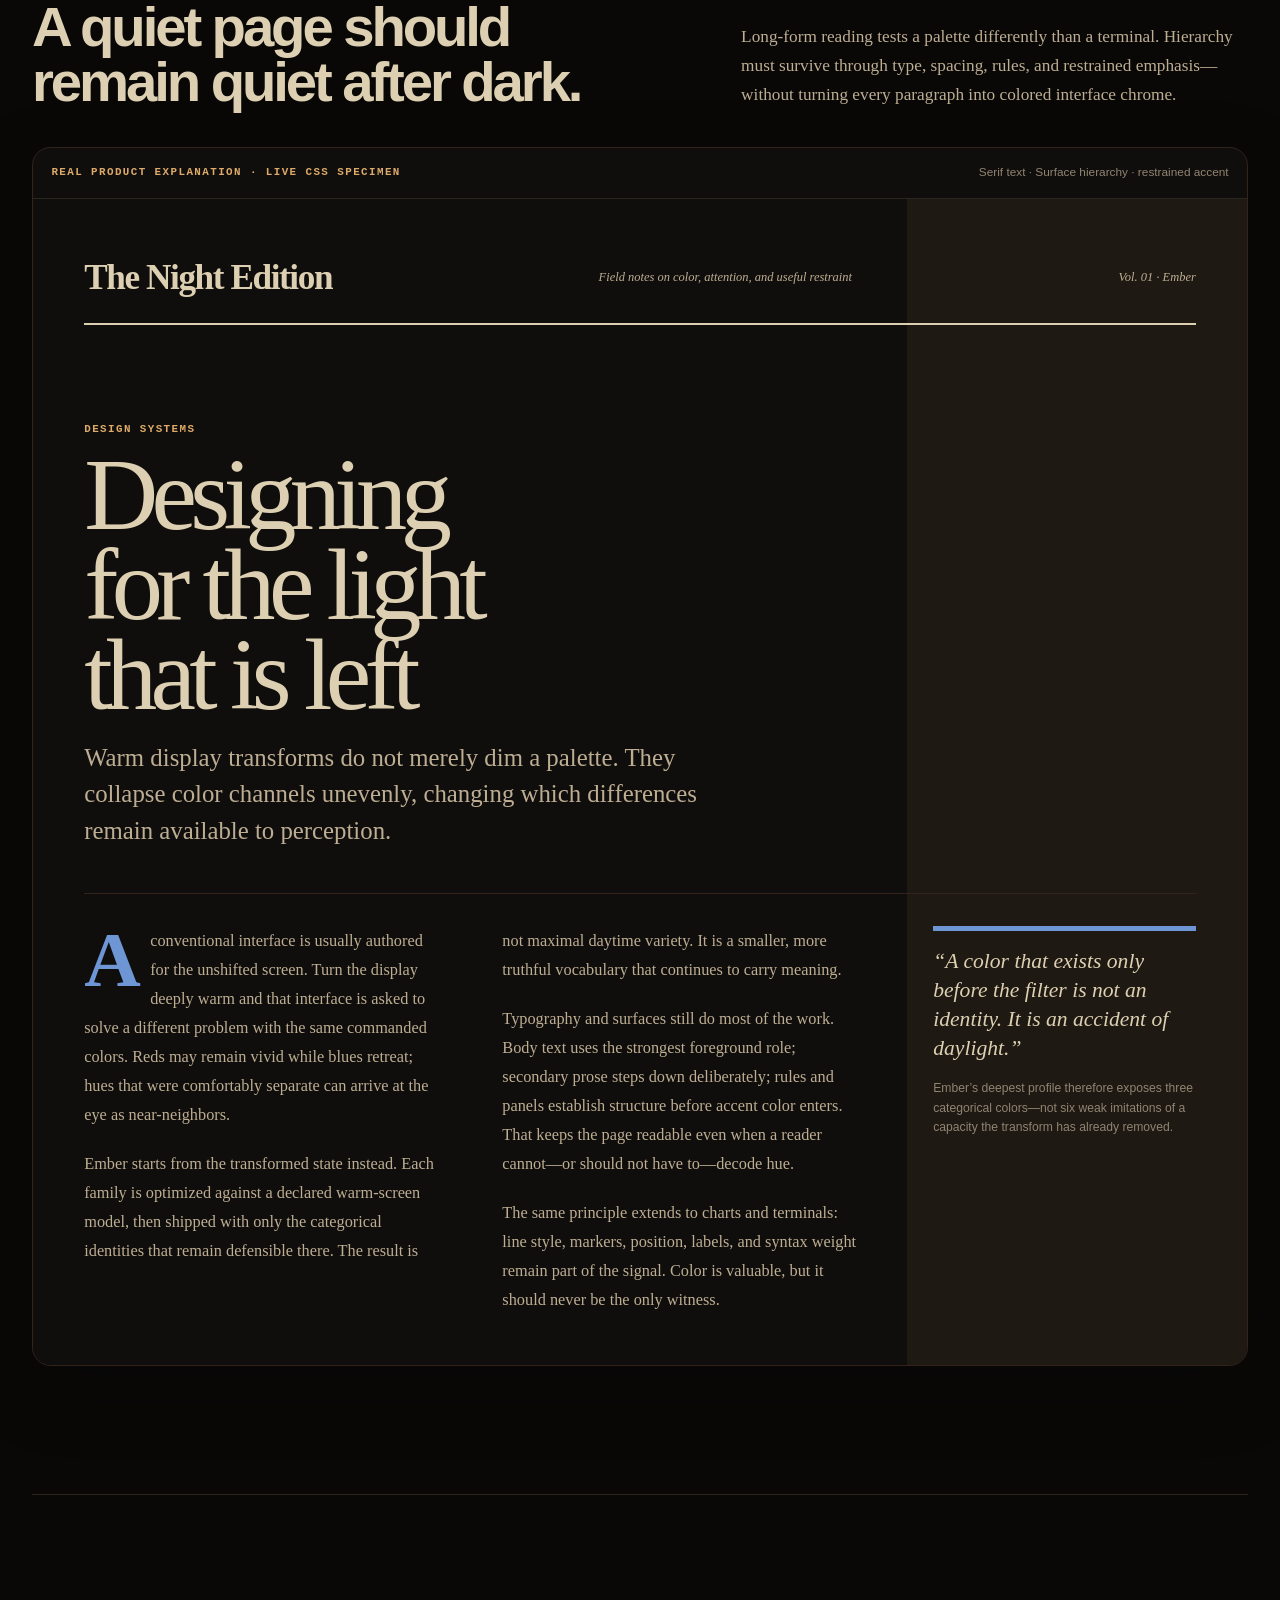
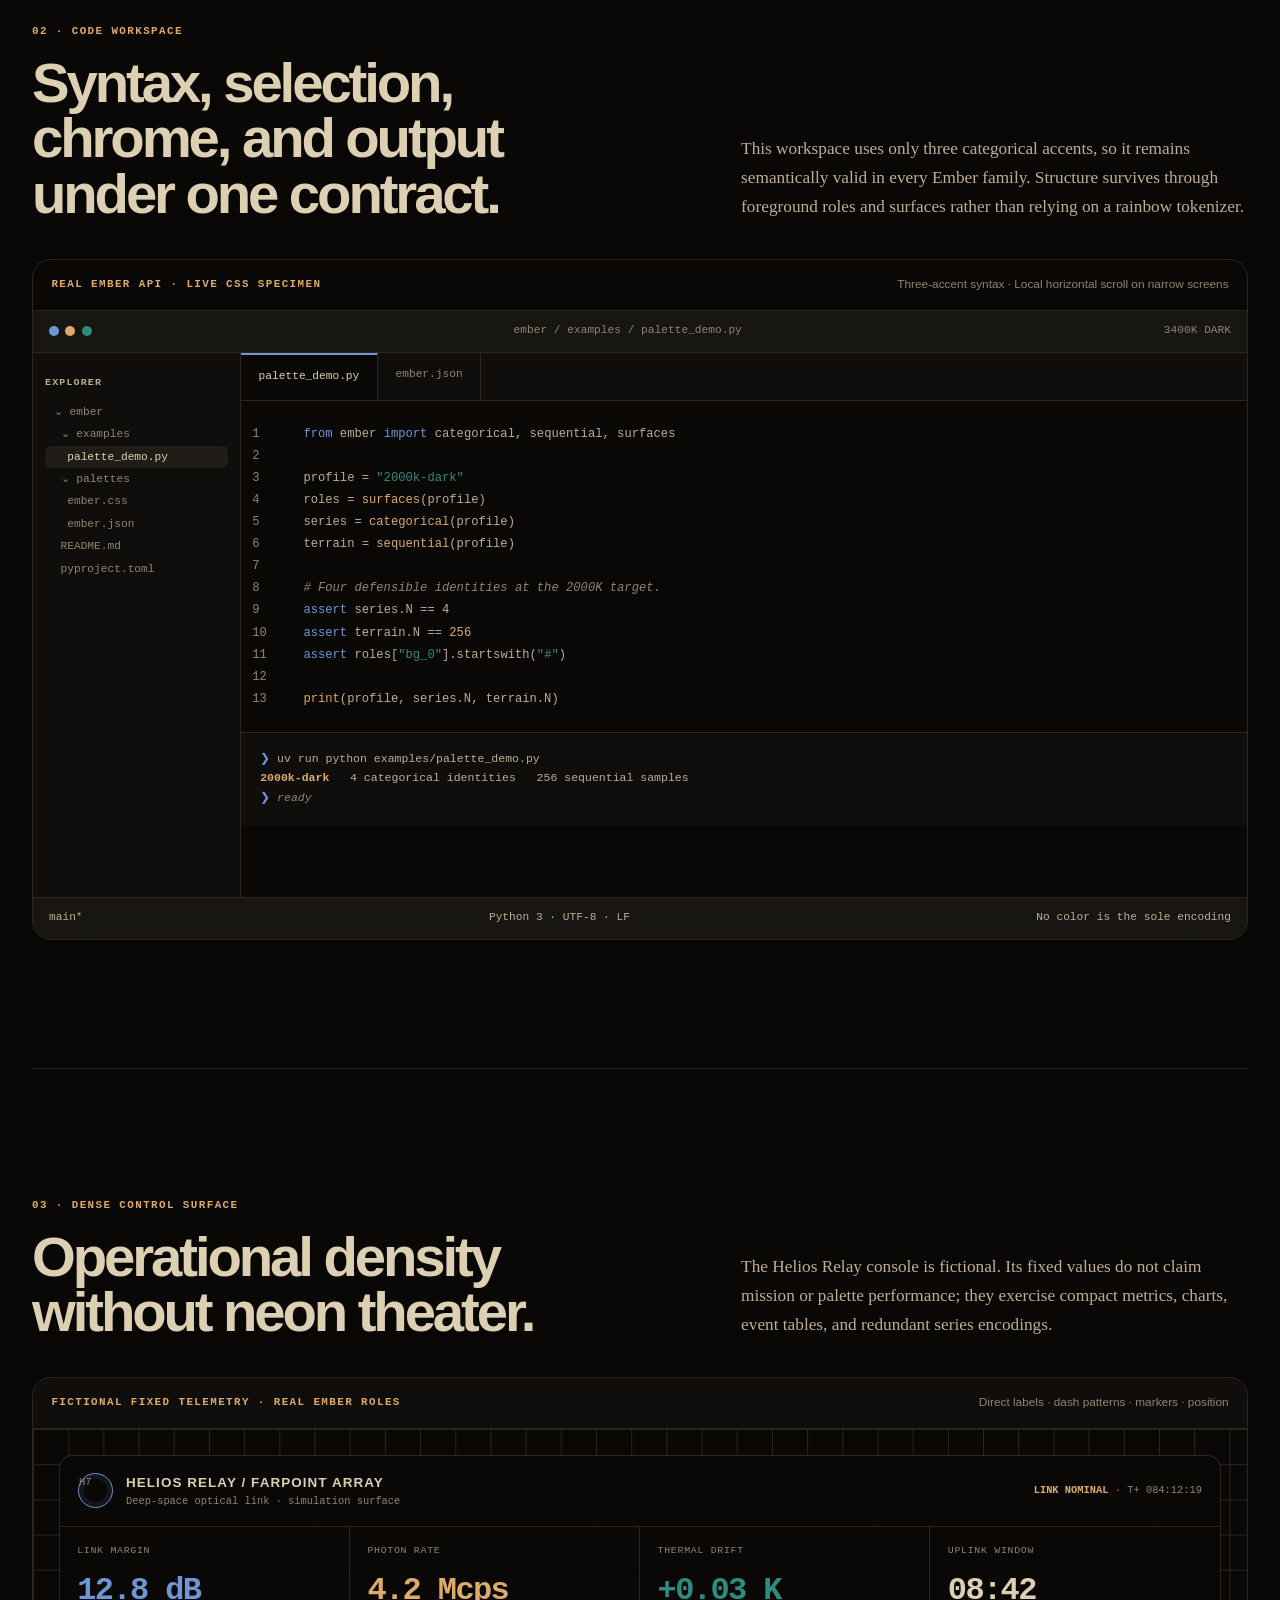
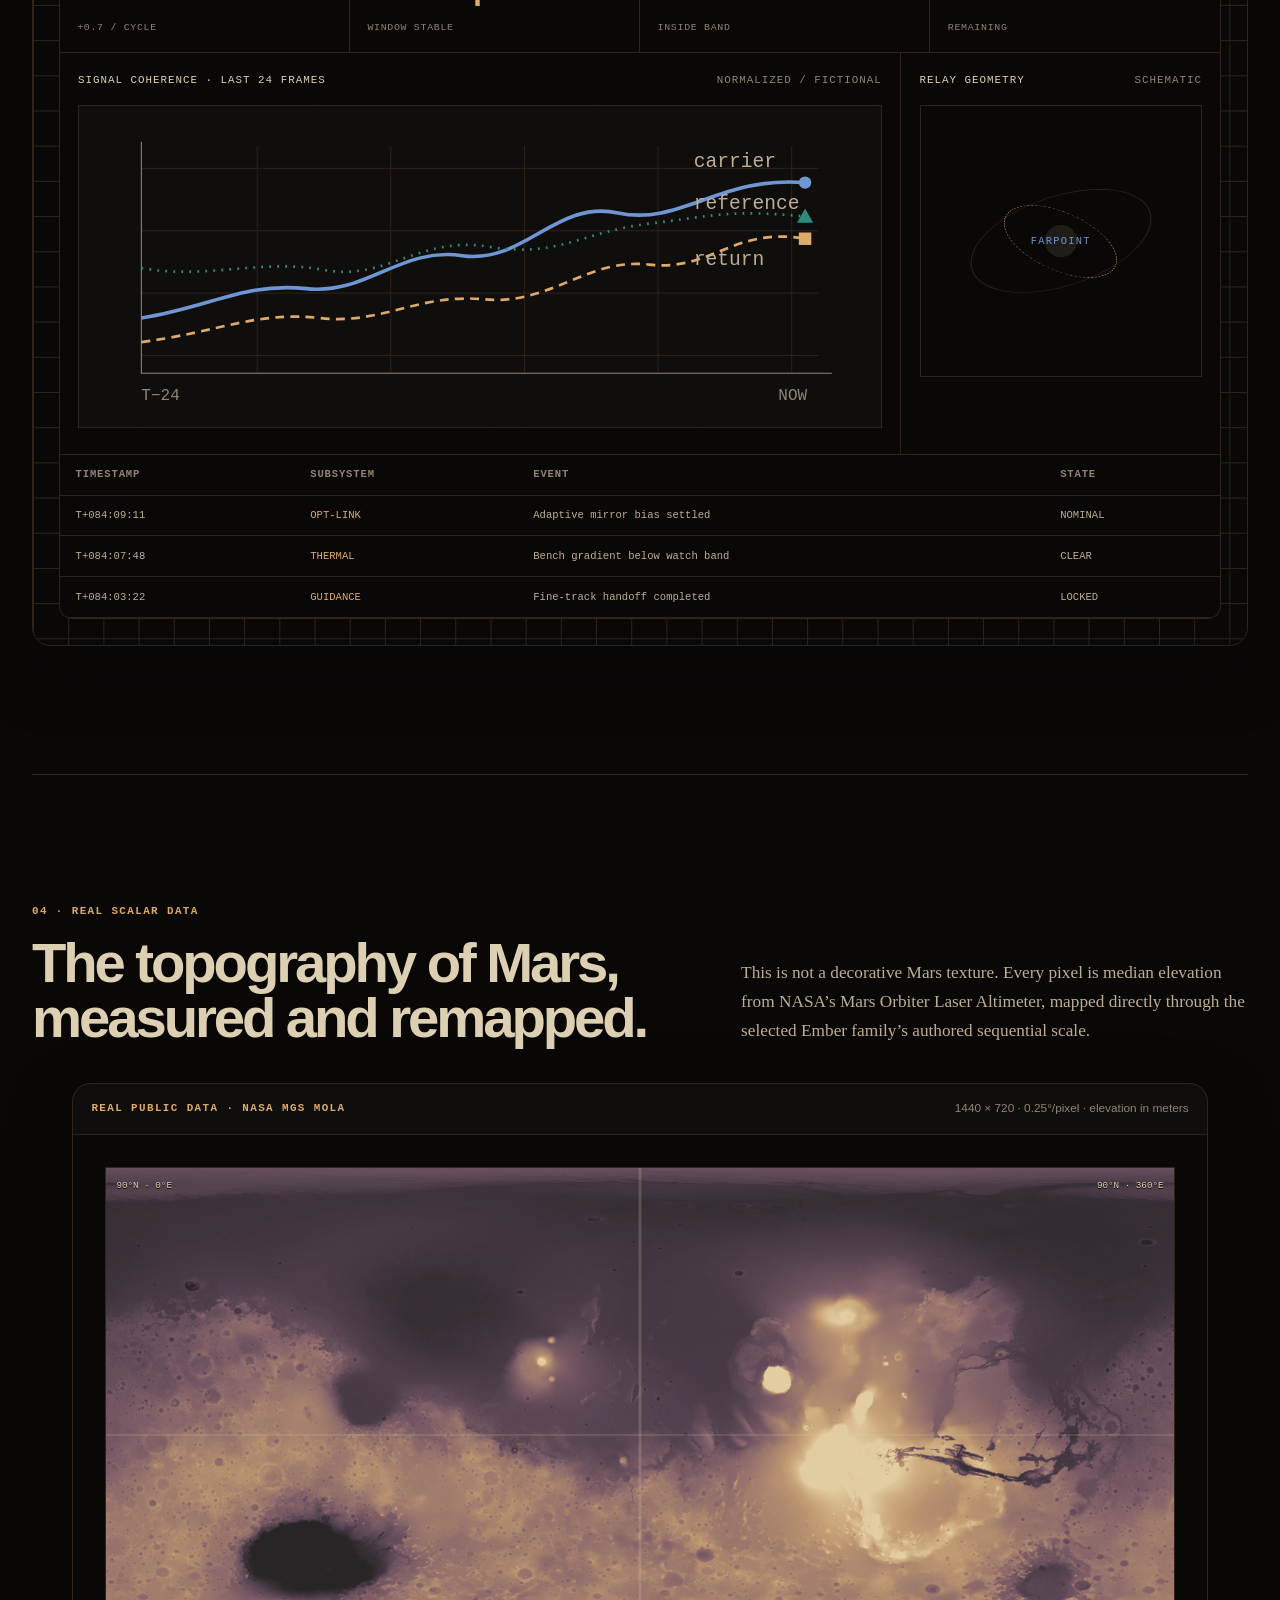
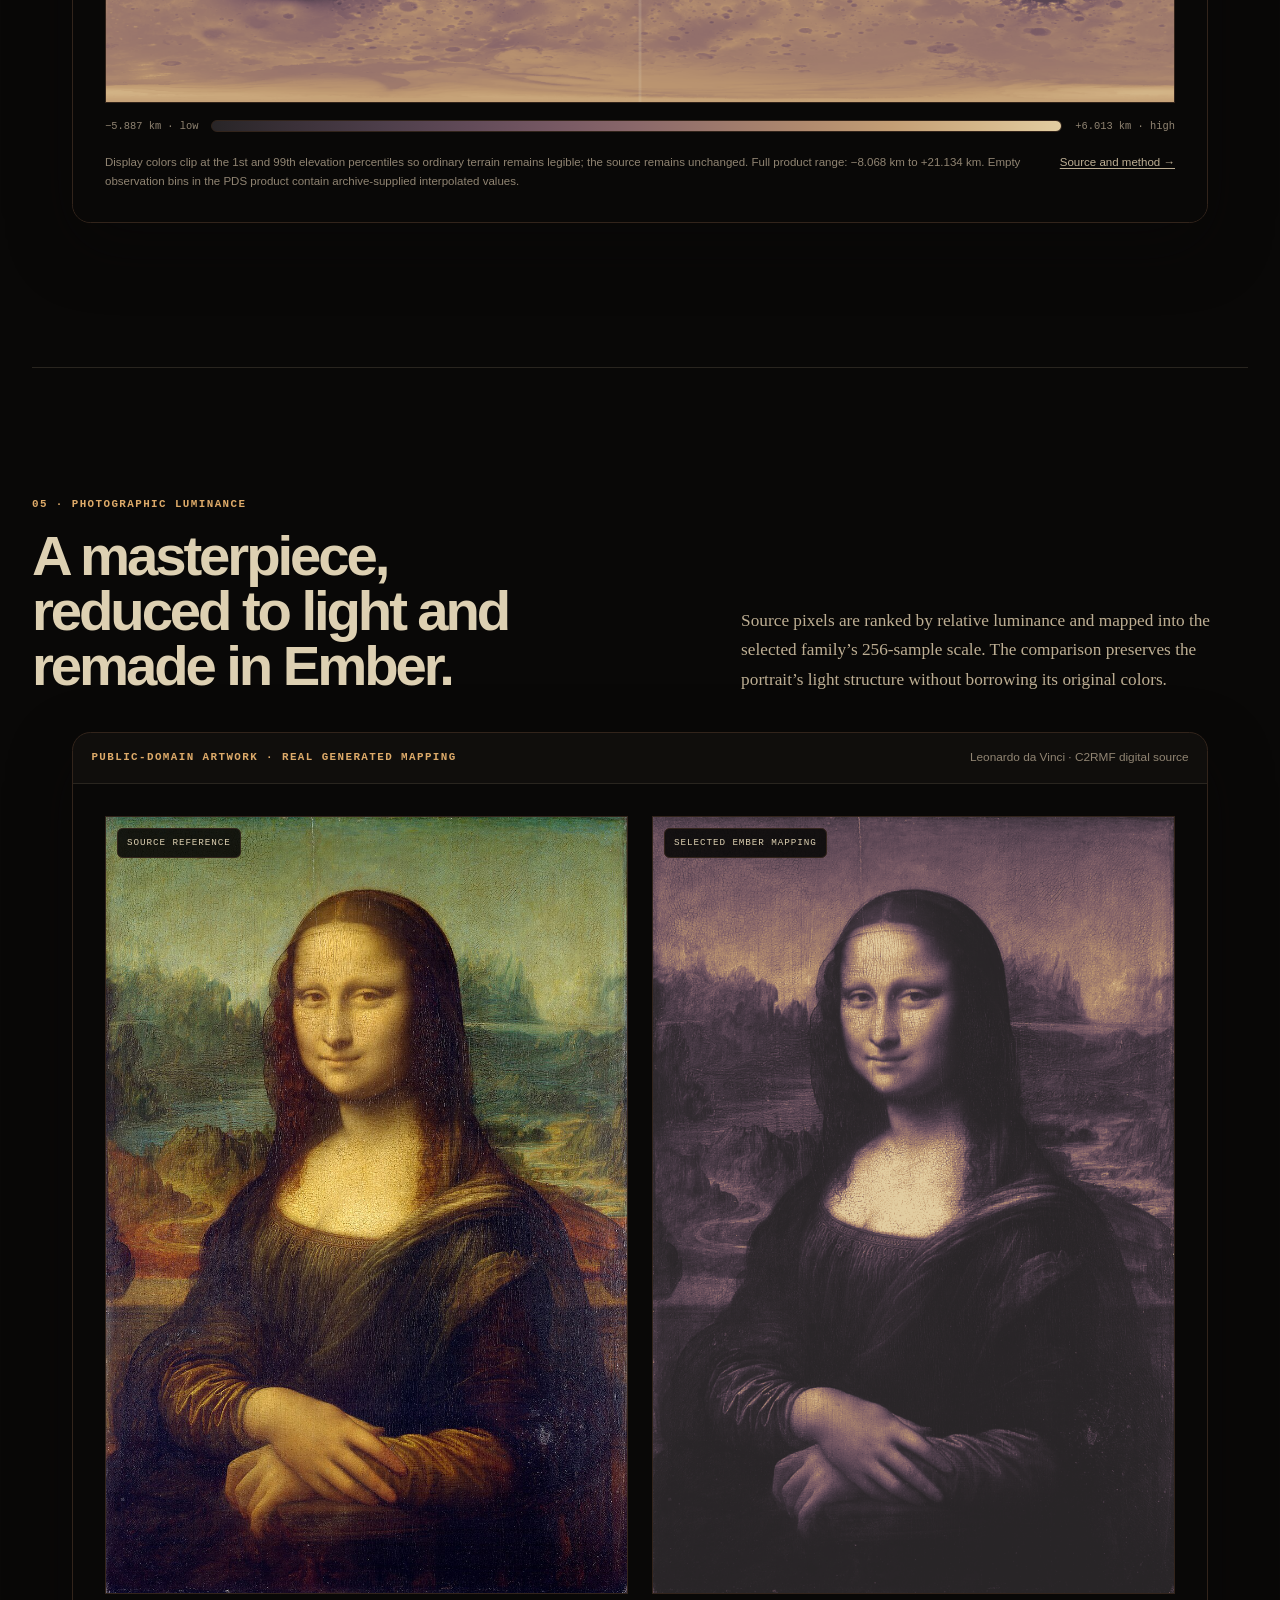
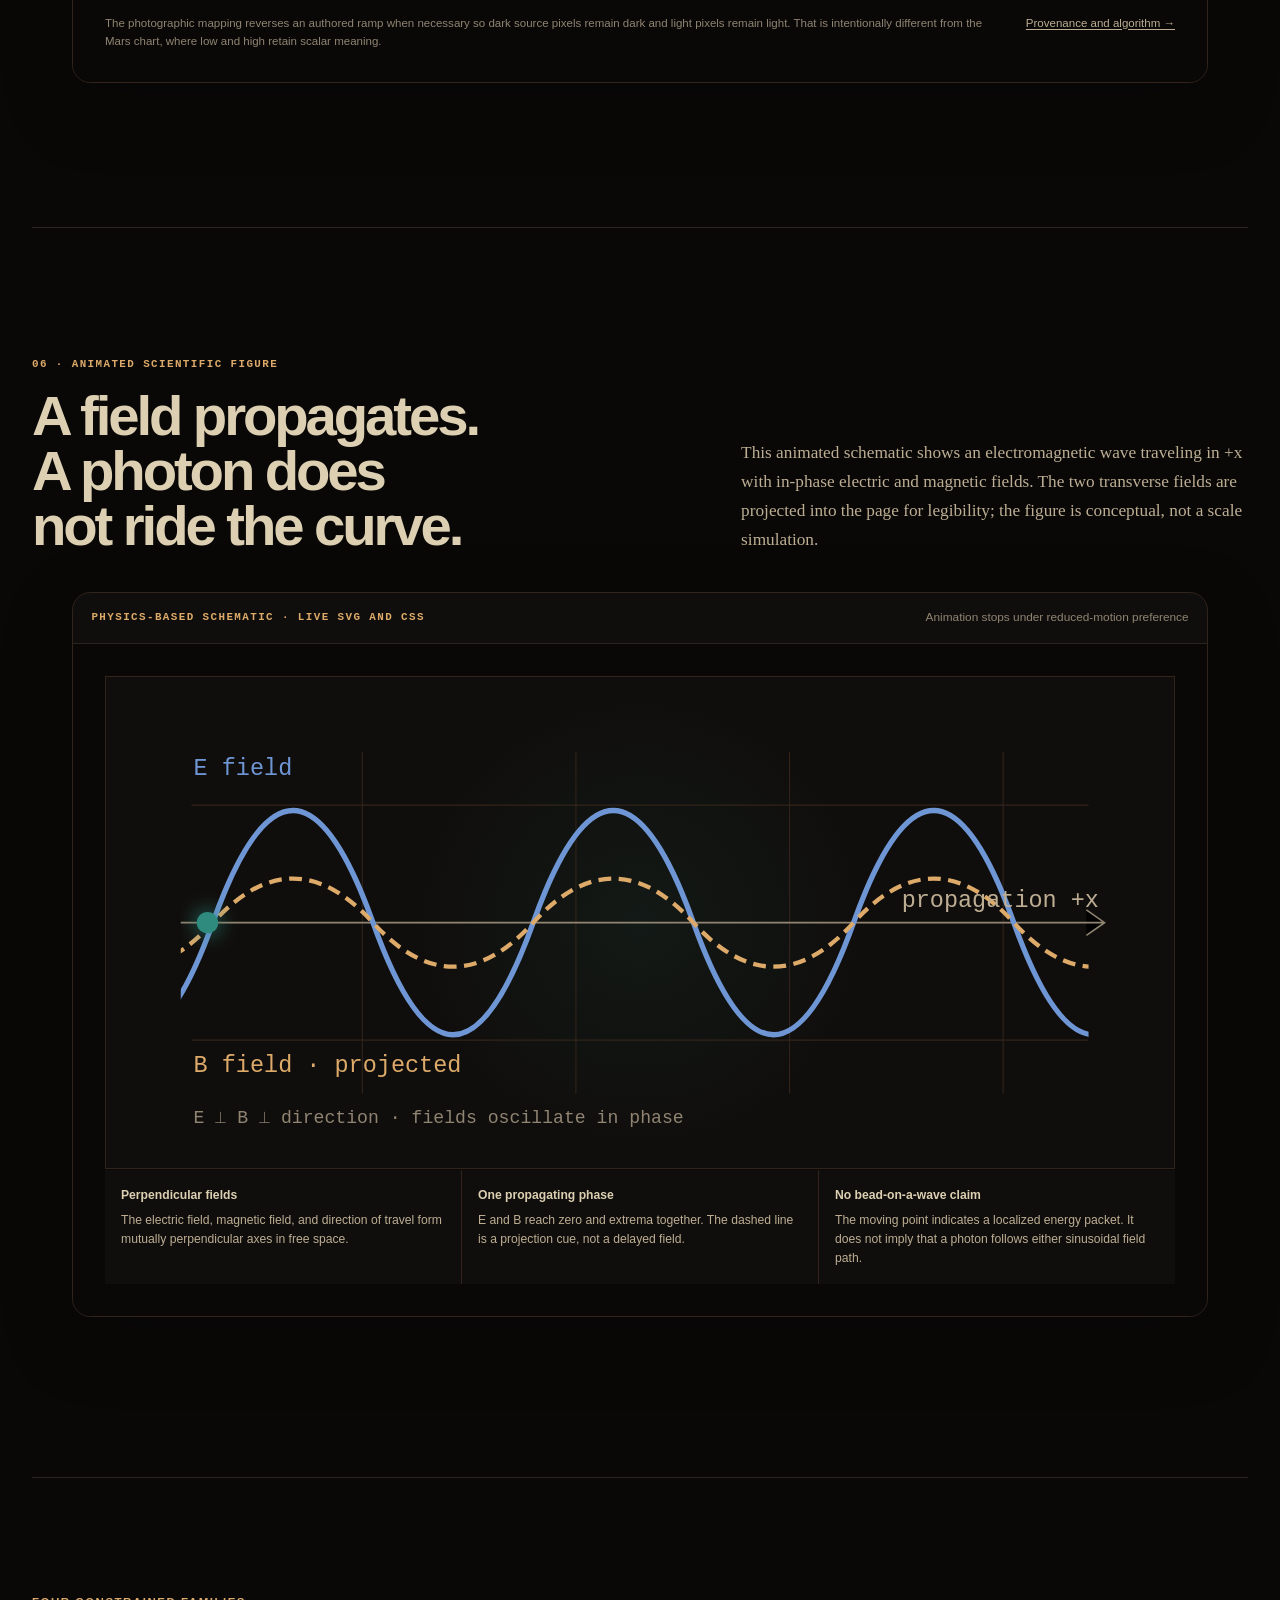
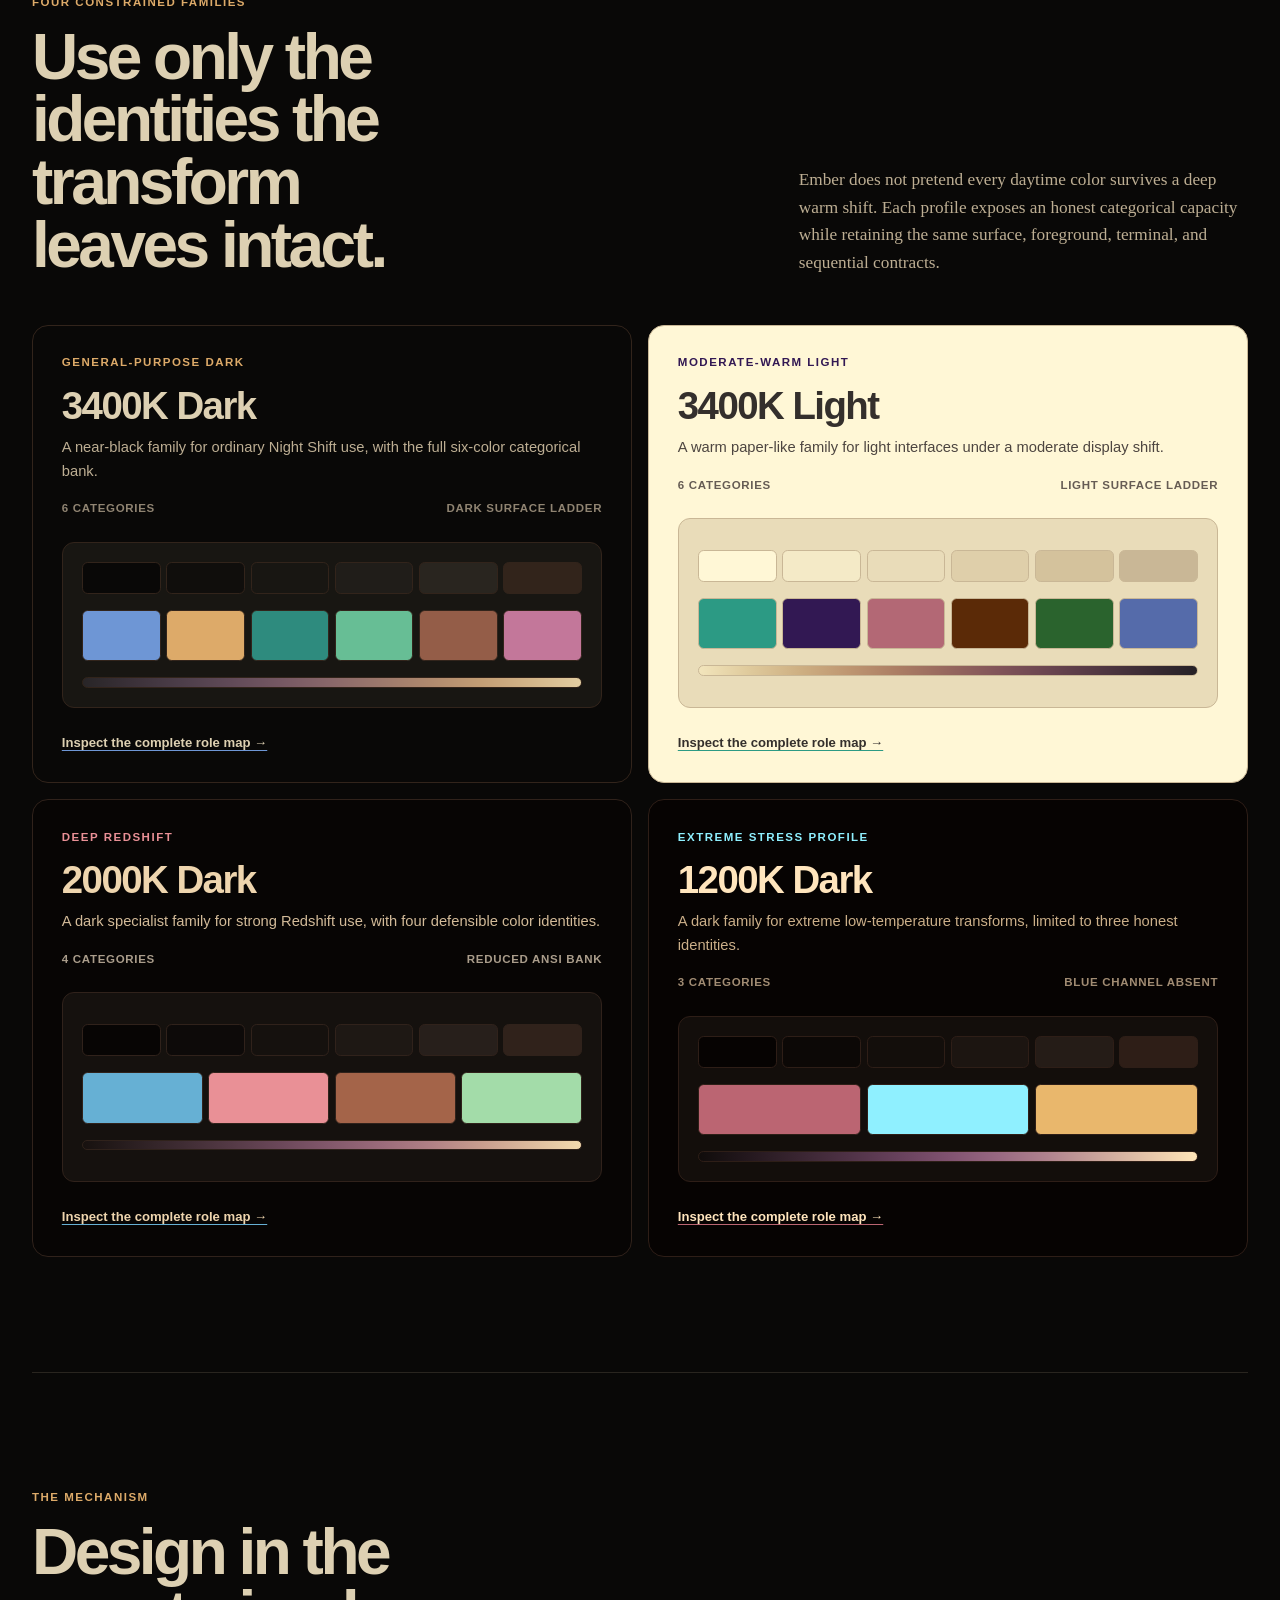
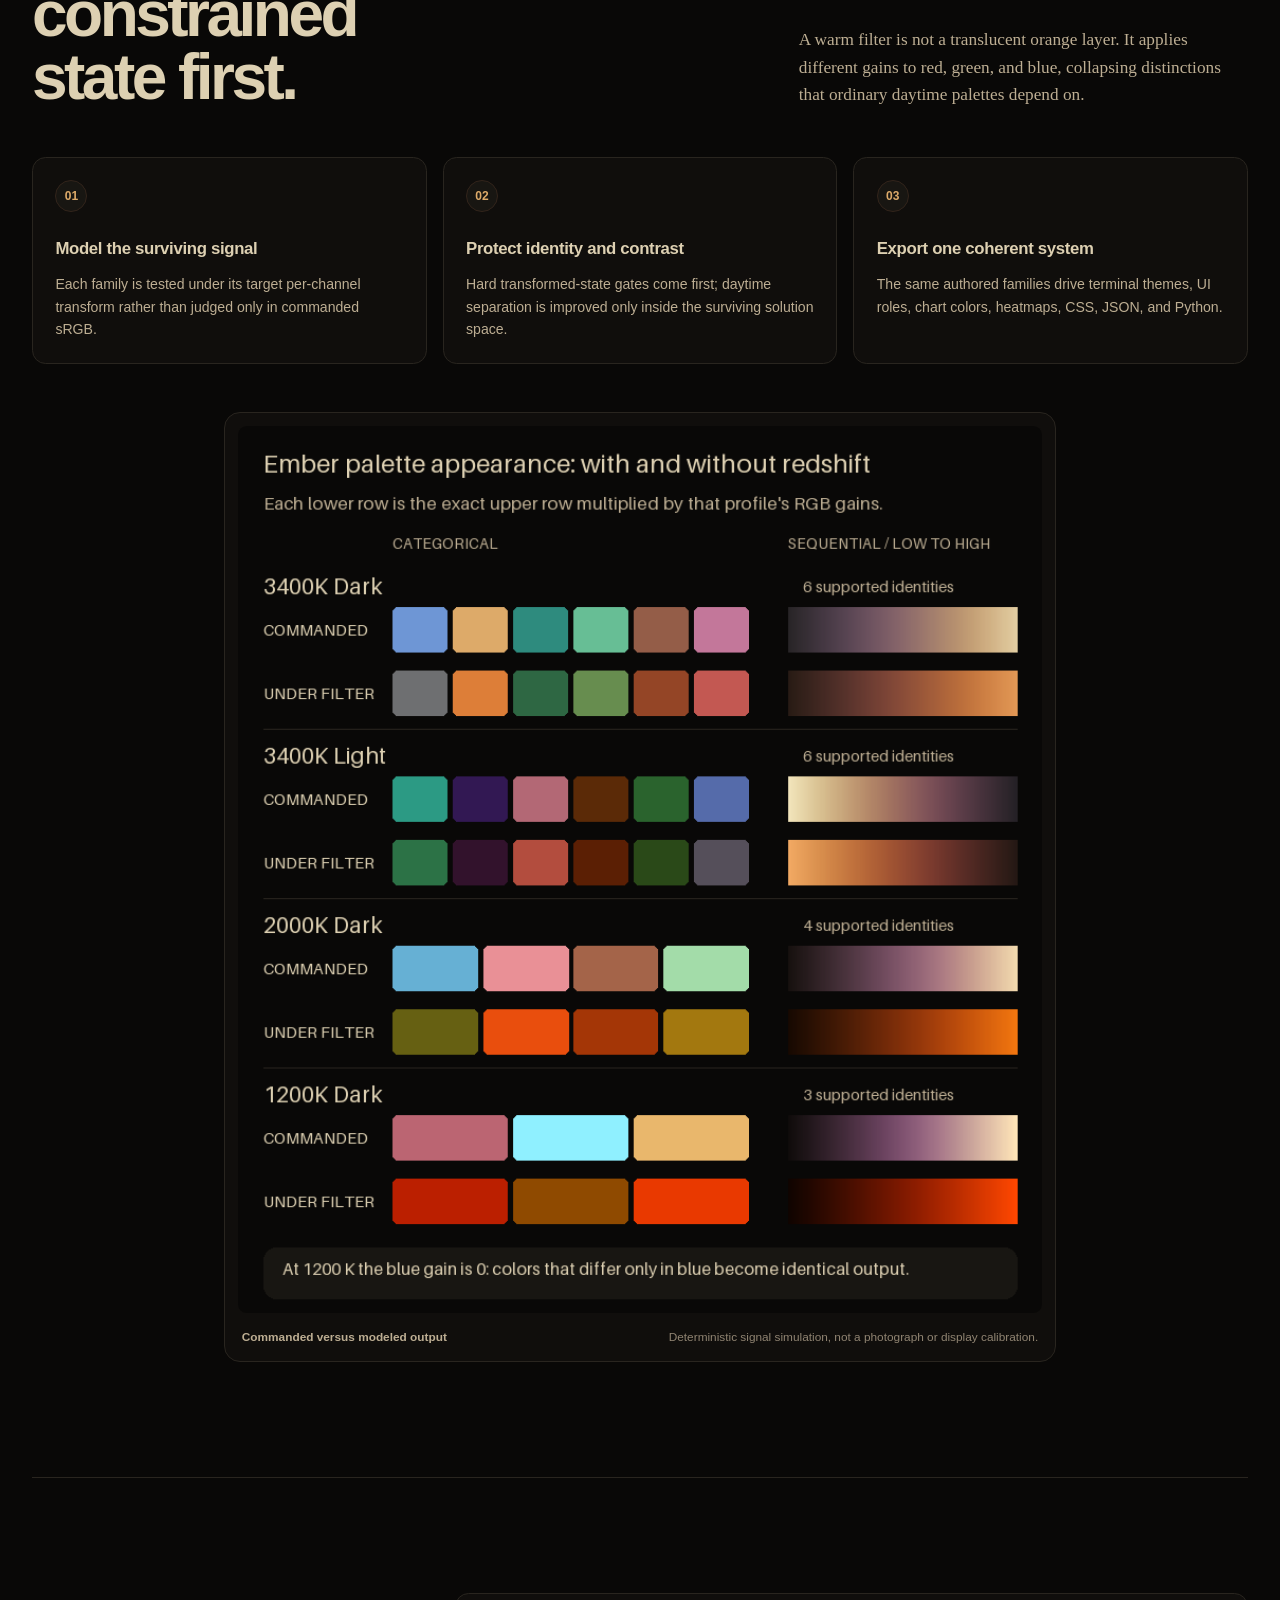
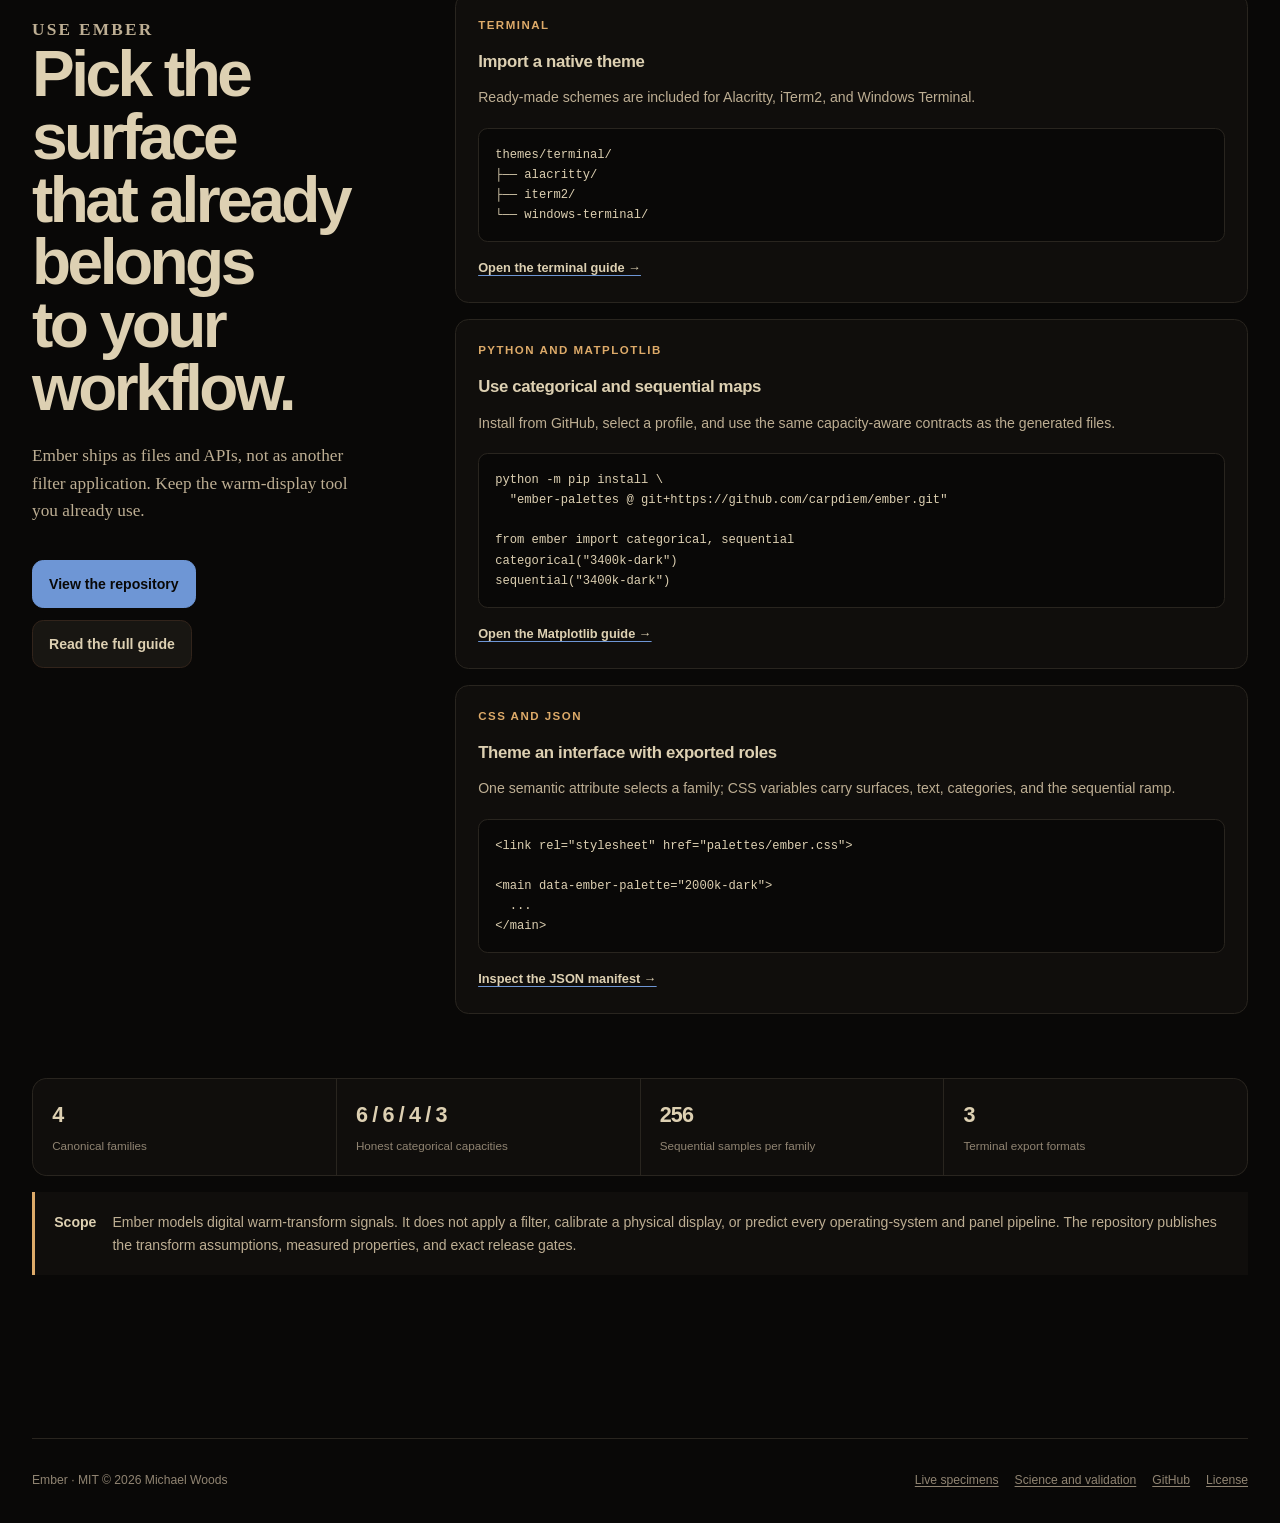
==== commit 6d5a75e6: "feat: unify site into live palette showcase" ====
--- a/examples/index.html
+++ b/examples/index.html
@@ -1,1219 +1,20 @@
 <!DOCTYPE html>
-<html lang="en" data-ember-palette="3400k-dark">
+<html lang="en">
 <head>
   <meta charset="utf-8">
   <meta name="viewport" content="width=device-width, initial-scale=1">
-  <meta name="description" content="A live, clearly labeled typography and data specimen for all four Ember palettes.">
-  <title>Ember live CSS specimen</title>
-  <link rel="stylesheet" href="../palettes/ember.css">
-  <style>
-    * {
-      box-sizing: border-box;
-    }
-
-    :root {
-      font-family: Inter, ui-sans-serif, system-ui, -apple-system, BlinkMacSystemFont, "Segoe UI", sans-serif;
-      font-synthesis: none;
-      text-rendering: optimizeLegibility;
-    }
-
-    [data-ember-palette="3400k-light"] {
-      color-scheme: light;
-    }
-
-    [data-ember-palette="3400k-dark"],
-    [data-ember-palette="2000k-dark"],
-    [data-ember-palette="1200k-dark"] {
-      color-scheme: dark;
-    }
-
-    html {
-      scroll-behavior: smooth;
-      scroll-padding-top: 6.5rem;
-      background: var(--ember-bg-0);
-    }
-
-    .specimen-header,
-    .mechanics-section,
-    .editorial-divider,
-    .wide-figure {
-      scroll-margin-top: 6.5rem;
-    }
-
-    body {
-      min-width: 20rem;
-      margin: 0;
-      color: var(--ember-fg-0);
-      background: var(--ember-bg-0);
-      transition: color 160ms ease, background-color 160ms ease;
-    }
-
-    ::selection {
-      color: var(--ember-fg-0);
-      background: var(--ember-bg-5);
-    }
-
-    a {
-      color: var(--ember-category-one);
-      text-decoration-color: color-mix(in srgb, var(--ember-category-one) 55%, transparent);
-      text-underline-offset: 0.18em;
-      text-decoration-thickness: 0.08em;
-    }
-
-    a:hover {
-      color: var(--ember-category-two);
-      text-decoration-color: currentColor;
-    }
-
-    a:focus-visible,
-    button:focus-visible,
-    select:focus-visible {
-      outline: 0.18rem solid var(--ember-category-two);
-      outline-offset: 0.22rem;
-    }
-
-    .palette-switcher {
-      position: fixed;
-      z-index: 20;
-      top: 1rem;
-      right: 1rem;
-      width: min(16rem, calc(100vw - 2rem));
-      padding: 0.72rem;
-      border: 1px solid var(--ember-bg-5);
-      border-radius: 0.8rem;
-      background: color-mix(in srgb, var(--ember-bg-2) 94%, transparent);
-      box-shadow: 0 1rem 3rem color-mix(in srgb, var(--ember-bg-0) 70%, transparent);
-      backdrop-filter: blur(0.8rem);
-    }
-
-    .palette-switcher label {
-      display: block;
-      margin: 0 0 0.35rem;
-      color: var(--ember-fg-2);
-      font-size: 0.7rem;
-      font-weight: 700;
-      letter-spacing: 0.09em;
-      text-transform: uppercase;
-    }
-
-    .palette-switcher select {
-      width: 100%;
-      min-height: 2.35rem;
-      padding: 0.42rem 2rem 0.42rem 0.62rem;
-      border: 1px solid var(--ember-bg-5);
-      border-radius: 0.5rem;
-      color: var(--ember-fg-0);
-      background: var(--ember-bg-3);
-      font: inherit;
-      font-weight: 650;
-    }
-
-    .page-shell {
-      width: min(100%, 72rem);
-      margin: 0 auto;
-      padding: clamp(6rem, 11vw, 9rem) 1.25rem 5rem;
-    }
-
-    .specimen-header,
-    .mechanics-section {
-      width: min(100%, 66rem);
-      margin-inline: auto;
-    }
-
-    .specimen-header h1 {
-      max-width: 11ch;
-    }
-
-    .truth-key {
-      display: grid;
-      grid-template-columns: repeat(2, minmax(0, 1fr));
-      gap: 0.8rem;
-      margin-top: 2rem;
-    }
-
-    .truth-card {
-      padding: 1rem 1.05rem;
-      border: 1px solid var(--ember-bg-5);
-      border-radius: 0.72rem;
-      background: var(--ember-bg-2);
-      color: var(--ember-fg-1);
-      font-size: 0.88rem;
-      line-height: 1.55;
-    }
-
-    .truth-card strong,
-    .data-status {
-      display: block;
-      margin-bottom: 0.3rem;
-      color: var(--ember-category-three);
-      font-size: 0.68rem;
-      font-weight: 760;
-      letter-spacing: 0.1em;
-      text-transform: uppercase;
-    }
-
-    .mechanics-section {
-      margin-top: 4.5rem;
-      padding-top: 1.5rem;
-      border-top: 1px solid var(--ember-bg-4);
-    }
-
-    .section-intro {
-      max-width: 45rem;
-      color: var(--ember-fg-1);
-      line-height: 1.65;
-    }
-
-    .section-intro h2 {
-      margin: 0 0 0.7rem;
-      font-size: clamp(1.8rem, 4vw, 2.7rem);
-      letter-spacing: -0.035em;
-    }
-
-    .section-intro p {
-      margin: 0;
-    }
-
-    .mechanics-grid {
-      display: grid;
-      grid-template-columns: minmax(0, 0.9fr) minmax(0, 1.1fr);
-      gap: 1rem;
-      margin-top: 1.5rem;
-      align-items: start;
-    }
-
-    .mechanics-card {
-      margin: 0;
-      padding: clamp(1rem, 3vw, 1.4rem);
-      border: 1px solid var(--ember-bg-5);
-      border-radius: 1rem;
-      background: var(--ember-bg-1);
-    }
-
-    .mechanics-card h3 {
-      margin: 0;
-      font-size: 1.15rem;
-    }
-
-    .mechanics-card figcaption > p,
-    .mechanics-note {
-      margin: 0.45rem 0 0;
-      color: var(--ember-fg-2);
-      font-size: 0.78rem;
-      line-height: 1.5;
-    }
-
-    .capacity-layout {
-      display: grid;
-      place-items: center;
-      gap: 1.1rem;
-      padding-top: 1.2rem;
-    }
-
-    .capacity-donut {
-      position: relative;
-      display: grid;
-      width: min(12rem, 58vw);
-      aspect-ratio: 1;
-      place-items: center;
-      border: 1px solid var(--ember-bg-5);
-      border-radius: 50%;
-      background: var(--capacity-gradient);
-    }
-
-    .capacity-donut::after {
-      position: absolute;
-      width: 54%;
-      aspect-ratio: 1;
-      border: 1px solid var(--ember-bg-5);
-      border-radius: 50%;
-      background: var(--ember-bg-1);
-      content: "";
-    }
-
-    .capacity-count {
-      position: relative;
-      z-index: 1;
-      color: var(--ember-fg-0);
-      font-size: 2.5rem;
-      font-weight: 720;
-      letter-spacing: -0.05em;
-    }
-
-    .capacity-count span {
-      display: none;
-    }
-
-    [data-ember-palette="3400k-dark"],
-    [data-ember-palette="3400k-light"] {
-      --capacity-gradient: conic-gradient(
-        var(--ember-category-one) 0 15%, var(--ember-bg-1) 15% 16.667%,
-        var(--ember-category-two) 16.667% 31.667%, var(--ember-bg-1) 31.667% 33.333%,
-        var(--ember-category-three) 33.333% 48.333%, var(--ember-bg-1) 48.333% 50%,
-        var(--ember-category-four) 50% 65%, var(--ember-bg-1) 65% 66.667%,
-        var(--ember-category-five) 66.667% 81.667%, var(--ember-bg-1) 81.667% 83.333%,
-        var(--ember-category-six) 83.333% 98.333%, var(--ember-bg-1) 98.333% 100%
-      );
-    }
-
-    [data-ember-palette="2000k-dark"] {
-      --capacity-gradient: conic-gradient(
-        var(--ember-category-one) 0 23%, var(--ember-bg-1) 23% 25%,
-        var(--ember-category-two) 25% 48%, var(--ember-bg-1) 48% 50%,
-        var(--ember-category-three) 50% 73%, var(--ember-bg-1) 73% 75%,
-        var(--ember-category-four) 75% 98%, var(--ember-bg-1) 98% 100%
-      );
-    }
-
-    [data-ember-palette="1200k-dark"] {
-      --capacity-gradient: conic-gradient(
-        var(--ember-category-one) 0 31%, var(--ember-bg-1) 31% 33.333%,
-        var(--ember-category-two) 33.333% 64.333%, var(--ember-bg-1) 64.333% 66.667%,
-        var(--ember-category-three) 66.667% 97.667%, var(--ember-bg-1) 97.667% 100%
-      );
-    }
-
-    [data-ember-palette="3400k-dark"] .capacity-count .count-3400-dark,
-    [data-ember-palette="3400k-light"] .capacity-count .count-3400-light,
-    [data-ember-palette="2000k-dark"] .capacity-count .count-2000-dark,
-    [data-ember-palette="1200k-dark"] .capacity-count .count-1200-dark {
-      display: inline;
-    }
-
-    .palette-art {
-      display: none;
-      width: 100%;
-      max-height: 31rem;
-      margin-top: 1rem;
-      border: 1px solid var(--ember-bg-5);
-      border-radius: 0.72rem;
-      background: var(--ember-bg-2);
-      object-fit: contain;
-    }
-
-    [data-ember-palette="3400k-dark"] .palette-art[data-art-palette="3400k-dark"],
-    [data-ember-palette="3400k-light"] .palette-art[data-art-palette="3400k-light"],
-    [data-ember-palette="2000k-dark"] .palette-art[data-art-palette="2000k-dark"],
-    [data-ember-palette="1200k-dark"] .palette-art[data-art-palette="1200k-dark"] {
-      display: block;
-    }
-
-    .art-ramp {
-      height: 0.72rem;
-      margin-top: 0.75rem;
-      border: 1px solid var(--ember-bg-4);
-      border-radius: 999px;
-      background: var(--ember-sequential);
-    }
-
-    .editorial-divider {
-      width: min(100%, 66rem);
-      margin: 5rem auto 3.5rem;
-      padding-top: 1.4rem;
-      border-top: 1px solid var(--ember-bg-4);
-    }
-
-    .editorial-divider p {
-      margin: 0;
-    }
-
-    .editorial-divider .section-intro {
-      margin-top: 0.5rem;
-    }
-
-    .fiction-label {
-      color: var(--ember-category-two);
-      font-size: 0.72rem;
-      font-weight: 760;
-      letter-spacing: 0.11em;
-      text-transform: uppercase;
-    }
-
-    .article-header,
-    .article-copy,
-    .article-footer {
-      width: min(100%, 47rem);
-      margin-inline: auto;
-    }
-
-    .eyebrow {
-      margin: 0 0 1rem;
-      color: var(--ember-category-three);
-      font-size: 0.78rem;
-      font-weight: 760;
-      letter-spacing: 0.13em;
-      text-transform: uppercase;
-    }
-
-    h1,
-    h2,
-    h3,
-    h4 {
-      color: var(--ember-fg-0);
-      text-wrap: balance;
-    }
-
-    h1,
-    .article-title {
-      max-width: 13ch;
-      margin: 0;
-      font-size: clamp(2.8rem, 8vw, 6.3rem);
-      font-weight: 720;
-      letter-spacing: -0.052em;
-      line-height: 0.94;
-    }
-
-    .dek {
-      max-width: 42rem;
-      margin: 1.65rem 0 0;
-      color: var(--ember-fg-1);
-      font-family: Georgia, "Times New Roman", serif;
-      font-size: clamp(1.2rem, 2.6vw, 1.72rem);
-      line-height: 1.46;
-    }
-
-    .byline {
-      display: flex;
-      flex-wrap: wrap;
-      gap: 0.5rem 1.25rem;
-      margin: 2rem 0 0;
-      padding: 1rem 0;
-      border-top: 1px solid var(--ember-bg-4);
-      border-bottom: 1px solid var(--ember-bg-4);
-      color: var(--ember-fg-2);
-      font-size: 0.86rem;
-    }
-
-    .byline strong {
-      color: var(--ember-fg-0);
-    }
-
-    .article-copy {
-      margin-top: 4rem;
-      font-family: Georgia, "Times New Roman", serif;
-      font-size: 1.08rem;
-      line-height: 1.82;
-    }
-
-    .article-copy > p:first-of-type::first-letter {
-      float: left;
-      margin: 0.12em 0.12em 0 0;
-      color: var(--ember-category-two);
-      font-family: Inter, ui-sans-serif, system-ui, sans-serif;
-      font-size: 4.7em;
-      font-weight: 760;
-      line-height: 0.72;
-    }
-
-    .article-copy h3 {
-      margin: 4.4rem 0 1.2rem;
-      font-family: Inter, ui-sans-serif, system-ui, sans-serif;
-      font-size: clamp(1.8rem, 4vw, 2.7rem);
-      font-weight: 680;
-      letter-spacing: -0.035em;
-      line-height: 1.08;
-    }
-
-    .article-copy h4 {
-      margin: 2.8rem 0 0.8rem;
-      font-family: Inter, ui-sans-serif, system-ui, sans-serif;
-      font-size: 1.18rem;
-      font-weight: 690;
-      letter-spacing: -0.015em;
-    }
-
-    .article-copy p,
-    .article-copy ul,
-    .article-copy ol {
-      margin-block: 1.2rem;
-    }
-
-    .article-copy li + li {
-      margin-top: 0.48rem;
-    }
-
-    .article-copy code {
-      padding: 0.13rem 0.35rem;
-      border: 1px solid var(--ember-bg-4);
-      border-radius: 0.28rem;
-      color: var(--ember-category-three);
-      background: var(--ember-bg-2);
-      font-family: ui-monospace, SFMono-Regular, Menlo, Consolas, monospace;
-      font-size: 0.9em;
-    }
-
-    blockquote {
-      margin: 2.8rem 0;
-      padding: 0.25rem 0 0.25rem 1.5rem;
-      border-left: 0.28rem solid var(--ember-category-two);
-      color: var(--ember-fg-1);
-      font-size: 1.34rem;
-      font-style: italic;
-      line-height: 1.58;
-    }
-
-    blockquote footer {
-      margin-top: 0.8rem;
-      color: var(--ember-fg-2);
-      font-family: Inter, ui-sans-serif, system-ui, sans-serif;
-      font-size: 0.76rem;
-      font-style: normal;
-      font-weight: 680;
-      letter-spacing: 0.08em;
-      text-transform: uppercase;
-    }
-
-    .aside-note {
-      margin: 2rem 0;
-      padding: 1.15rem 1.25rem;
-      border: 1px solid var(--ember-bg-5);
-      border-radius: 0.72rem;
-      background: var(--ember-bg-2);
-      color: var(--ember-fg-1);
-      font-family: Inter, ui-sans-serif, system-ui, sans-serif;
-      font-size: 0.92rem;
-      line-height: 1.55;
-    }
-
-    .aside-note strong {
-      display: block;
-      margin-bottom: 0.25rem;
-      color: var(--ember-category-three);
-    }
-
-    .wide-figure {
-      width: min(100%, 66rem);
-      margin: 3.5rem auto;
-      padding: clamp(1rem, 3vw, 1.6rem);
-      border: 1px solid var(--ember-bg-5);
-      border-radius: 1rem;
-      background: var(--ember-bg-1);
-      box-shadow: 0 1.4rem 4rem color-mix(in srgb, var(--ember-bg-0) 72%, transparent);
-    }
-
-    .figure-header {
-      display: flex;
-      align-items: end;
-      justify-content: space-between;
-      gap: 1rem;
-      margin-bottom: 1.4rem;
-    }
-
-    .figure-header h3 {
-      margin: 0;
-      font-size: clamp(1.1rem, 2.5vw, 1.45rem);
-    }
-
-    .figure-header p {
-      max-width: 35rem;
-      margin: 0.32rem 0 0;
-      color: var(--ember-fg-2);
-      font-size: 0.84rem;
-      line-height: 1.45;
-    }
-
-    .figure-number {
-      flex: 0 0 auto;
-      color: var(--ember-fg-2);
-      font: 700 0.68rem/1 Inter, ui-sans-serif, system-ui, sans-serif;
-      letter-spacing: 0.12em;
-      text-transform: uppercase;
-    }
-
-    .categorical-chart {
-      display: grid;
-      gap: 0.78rem;
-      margin-top: 1rem;
-    }
-
-    .bar-row {
-      display: grid;
-      grid-template-columns: minmax(7rem, 0.7fr) minmax(10rem, 2.3fr) 3rem;
-      align-items: center;
-      gap: 0.8rem;
-      color: var(--ember-fg-1);
-      font-size: 0.84rem;
-    }
-
-    .bar-track {
-      height: 1.35rem;
-      overflow: hidden;
-      border-radius: 0.35rem;
-      background: var(--ember-bg-3);
-    }
-
-    .bar {
-      width: var(--value);
-      height: 100%;
-      border-left: 0.24rem solid var(--series);
-      border-radius: 0.35rem;
-      background: color-mix(in srgb, var(--series) 34%, var(--ember-bg-2));
-    }
-
-    .value {
-      color: var(--ember-fg-0);
-      font-variant-numeric: tabular-nums;
-      text-align: right;
-    }
-
-    .series-one {
-      --series: var(--ember-category-one);
-    }
-
-    .series-two {
-      --series: var(--ember-category-two);
-    }
-
-    .series-three {
-      --series: var(--ember-category-three);
-    }
-
-    .capacity-bank {
-      display: grid;
-      width: min(100%, 18rem);
-      grid-template-columns: repeat(6, minmax(0, 1fr));
-      gap: 0.45rem;
-      margin-top: 1.4rem;
-    }
-
-    .capacity-chip {
-      min-height: 2rem;
-      border: 1px solid var(--ember-bg-5);
-      border-radius: 0.35rem;
-      background: var(--chip);
-    }
-
-    .capacity-chip:nth-child(1) { --chip: var(--ember-category-one); }
-    .capacity-chip:nth-child(2) { --chip: var(--ember-category-two); }
-    .capacity-chip:nth-child(3) { --chip: var(--ember-category-three); }
-    .capacity-chip:nth-child(4) { --chip: var(--ember-category-four); }
-    .capacity-chip:nth-child(5) { --chip: var(--ember-category-five); }
-    .capacity-chip:nth-child(6) { --chip: var(--ember-category-six); }
-
-    [data-ember-palette="2000k-dark"] .capacity-bank > :nth-child(n + 5),
-    [data-ember-palette="1200k-dark"] .capacity-bank > :nth-child(n + 4) {
-      display: none;
-    }
-
-    [data-ember-palette="2000k-dark"] .capacity-bank {
-      grid-template-columns: repeat(4, minmax(0, 1fr));
-    }
-
-    [data-ember-palette="1200k-dark"] .capacity-bank {
-      grid-template-columns: repeat(3, minmax(0, 1fr));
-    }
-
-    .capacity-caption {
-      margin: 0.55rem 0 0;
-      color: var(--ember-fg-2);
-      font-size: 0.75rem;
-    }
-
-    .line-chart {
-      width: 100%;
-      height: auto;
-      overflow: visible;
-    }
-
-    .chart-grid line {
-      stroke: var(--ember-bg-4);
-      stroke-width: 1;
-    }
-
-    .chart-axis,
-    .chart-label {
-      fill: var(--ember-fg-2);
-      font-family: Inter, ui-sans-serif, system-ui, sans-serif;
-      font-size: 13px;
-    }
-
-    .chart-line {
-      fill: none;
-      stroke: var(--series);
-      stroke-width: 3;
-      vector-effect: non-scaling-stroke;
-    }
-
-    .chart-line.series-two {
-      stroke-dasharray: 9 6;
-    }
-
-    .chart-line.series-three {
-      stroke-dasharray: 2 6;
-    }
-
-    .chart-marker {
-      fill: var(--ember-bg-1);
-      stroke: var(--series);
-      stroke-width: 3;
-      vector-effect: non-scaling-stroke;
-    }
-
-    .chart-end-label {
-      fill: var(--series);
-      font-family: Inter, ui-sans-serif, system-ui, sans-serif;
-      font-size: 13px;
-      font-weight: 700;
-    }
-
-    .heatmap-wrap {
-      overflow-x: auto;
-      padding-bottom: 0.35rem;
-    }
-
-    .heatmap {
-      display: grid;
-      grid-template-columns: 4.5rem repeat(8, minmax(2.8rem, 1fr));
-      min-width: 38rem;
-      gap: 0.3rem;
-      align-items: center;
-    }
-
-    .heat-label {
-      padding-right: 0.4rem;
-      color: var(--ember-fg-2);
-      font-size: 0.72rem;
-      text-align: right;
-    }
-
-    .heat-cell {
-      aspect-ratio: 1.25;
-      border: 1px solid var(--ember-bg-4);
-      border-radius: 0.24rem;
-      background-image: var(--ember-sequential);
-      background-position: var(--heat-position) center;
-      background-size: 1100% 100%;
-    }
-
-    .heat-0 { --heat-position: 0%; }
-    .heat-1 { --heat-position: 10%; }
-    .heat-2 { --heat-position: 20%; }
-    .heat-3 { --heat-position: 30%; }
-    .heat-4 { --heat-position: 40%; }
-    .heat-5 { --heat-position: 50%; }
-    .heat-6 { --heat-position: 60%; }
-    .heat-7 { --heat-position: 70%; }
-    .heat-8 { --heat-position: 80%; }
-    .heat-9 { --heat-position: 90%; }
-    .heat-10 { --heat-position: 100%; }
-
-    .heat-legend {
-      display: flex;
-      align-items: center;
-      gap: 0.7rem;
-      margin-top: 0.85rem;
-      color: var(--ember-fg-2);
-      font-size: 0.72rem;
-    }
-
-    .heat-legend-gradient {
-      width: min(18rem, 60vw);
-      height: 0.72rem;
-      border: 1px solid var(--ember-bg-4);
-      border-radius: 999px;
-      background: var(--ember-sequential);
-    }
-
-    .data-table-wrap {
-      overflow-x: auto;
-      margin: 2rem 0;
-      border: 1px solid var(--ember-bg-5);
-      border-radius: 0.7rem;
-    }
-
-    .data-table {
-      width: 100%;
-      min-width: 36rem;
-      border-collapse: collapse;
-      font-family: Inter, ui-sans-serif, system-ui, sans-serif;
-      font-size: 0.84rem;
-      line-height: 1.45;
-    }
-
-    .data-table th,
-    .data-table td {
-      padding: 0.75rem 0.9rem;
-      border-bottom: 1px solid var(--ember-bg-4);
-      text-align: left;
-    }
-
-    .data-table th {
-      color: var(--ember-fg-0);
-      background: var(--ember-bg-3);
-      font-weight: 680;
-    }
-
-    .data-table td {
-      color: var(--ember-fg-1);
-      background: var(--ember-bg-2);
-    }
-
-    .data-table tr:last-child td {
-      border-bottom: 0;
-    }
-
-    .status {
-      display: inline-flex;
-      align-items: center;
-      gap: 0.35rem;
-      color: var(--ember-fg-0);
-      font-weight: 650;
-    }
-
-    .status::before {
-      width: 0.62rem;
-      height: 0.62rem;
-      border-radius: 50%;
-      background: var(--status-color);
-      content: "";
-    }
-
-    .status.stable { --status-color: var(--ember-category-three); }
-    .status.watch { --status-color: var(--ember-category-two); }
-    .status.review { --status-color: var(--ember-category-one); }
-
-    pre {
-      overflow-x: auto;
-      margin: 2rem 0;
-      padding: 1.2rem;
-      border: 1px solid var(--ember-bg-5);
-      border-radius: 0.72rem;
-      color: var(--ember-fg-1);
-      background: var(--ember-bg-2);
-      font: 0.88rem/1.65 ui-monospace, SFMono-Regular, Menlo, Consolas, monospace;
-    }
-
-    pre .token-keyword { color: var(--ember-category-one); }
-    pre .token-string { color: var(--ember-category-two); }
-    pre .token-comment { color: var(--ember-fg-2); }
-    pre .token-name { color: var(--ember-category-three); }
-
-    .article-footer {
-      margin-top: 5rem;
-      padding-top: 1.2rem;
-      border-top: 1px solid var(--ember-bg-4);
-      color: var(--ember-fg-2);
-      font-size: 0.82rem;
-      line-height: 1.6;
-    }
-
-    .article-footer p {
-      margin: 0.35rem 0;
-    }
-
-    @media (max-width: 46rem) {
-      .page-shell {
-        padding-top: 7.2rem;
-      }
-
-      .truth-key,
-      .mechanics-grid {
-        grid-template-columns: 1fr;
-      }
-
-      .palette-switcher {
-        top: 0.65rem;
-        right: 0.65rem;
-        width: min(14rem, calc(100vw - 1.3rem));
-      }
-
-      .bar-row {
-        grid-template-columns: 1fr 3rem;
-        gap: 0.45rem 0.7rem;
-      }
-
-      .bar-row > span:first-child {
-        grid-column: 1 / -1;
-      }
-
-      .figure-header {
-        align-items: start;
-      }
-
-      .chart-axis,
-      .chart-label {
-        font-size: 20px;
-      }
-
-      .chart-end-label {
-        font-size: 22px;
-      }
-
-      .figure-number {
-        display: none;
-      }
-
-      blockquote {
-        padding-left: 1rem;
-      }
-    }
-
-    @media (prefers-reduced-motion: reduce) {
-      html {
-        scroll-behavior: auto;
-      }
-
-      body {
-        transition: none;
-      }
-    }
-  </style>
+  <meta name="robots" content="noindex">
+  <link rel="canonical" href="../">
+  <title>Ember live specimen moved</title>
+  <script>
+    const target = new URL("../", window.location.href);
+    target.search = window.location.search;
+    target.hash = "editorial";
+    window.location.replace(target);
+  </script>
+  <noscript><meta http-equiv="refresh" content="0; url=../#editorial"></noscript>
 </head>
 <body>
-  <aside class="palette-switcher" aria-label="Palette selector">
-    <label for="palette-select">Ember palette</label>
-    <select id="palette-select" name="palette">
-      <option value="3400k-dark">3400K Dark</option>
-      <option value="3400k-light">3400K Light</option>
-      <option value="2000k-dark">2000K Dark</option>
-      <option value="1200k-dark">1200K Dark</option>
-    </select>
-  </aside>
-
-  <main class="page-shell">
-    <header class="specimen-header">
-      <p class="eyebrow">Live implementation · Four Ember families</p>
-      <h1>Ember CSS specimen</h1>
-      <p class="dek">A working surface for judging typography, interface roles, categorical capacity, sequential data, and image luminance under the selected Ember palette.</p>
-      <div class="truth-key" role="group" aria-label="How to interpret this page">
-        <div class="truth-card">
-          <strong>Real palette behavior</strong>
-          The category count, sequential ramp, recolored artwork, surfaces, and every interface color come from Ember’s generated artifacts and change with the selector.
-        </div>
-        <div class="truth-card">
-          <strong>Fictional editorial specimen</strong>
-          The observatory story and its chart values are invented layout material. They are explicitly labeled and stay fixed so palette changes can be compared against the same content.
-        </div>
-      </div>
-    </header>
-
-    <section class="mechanics-section" aria-labelledby="mechanics-title">
-      <div class="section-intro">
-        <h2 id="mechanics-title">Real palette mechanics</h2>
-        <p>These examples report or render actual properties of the selected family. They are not illustrative claims: changing the palette changes the available category count and the pixels in the mapped artwork.</p>
-      </div>
-
-      <div class="mechanics-grid">
-        <figure class="mechanics-card">
-          <figcaption>
-            <span class="data-status">Real profile property</span>
-            <h3>Distinct categorical capacity</h3>
-            <p>The number of identities Ember authors for the selected warm-transform target.</p>
-          </figcaption>
-          <div class="capacity-layout">
-            <div class="capacity-donut" role="img" aria-label="Six categorical colors available in 3400K Dark">
-              <span class="capacity-count" aria-hidden="true">
-                <span class="count-3400-dark">6</span>
-                <span class="count-3400-light">6</span>
-                <span class="count-2000-dark">4</span>
-                <span class="count-1200-dark">3</span>
-              </span>
-            </div>
-            <div class="capacity-bank" role="img" aria-label="Six categorical colors available in 3400K Dark">
-              <span class="capacity-chip" title="Category one"></span>
-              <span class="capacity-chip" title="Category two"></span>
-              <span class="capacity-chip" title="Category three"></span>
-              <span class="capacity-chip" title="Category four"></span>
-              <span class="capacity-chip" title="Category five"></span>
-              <span class="capacity-chip" title="Category six"></span>
-            </div>
-          </div>
-          <p class="mechanics-note">Actual capacity: six at 3400K, four at 2000K, and three at 1200K. The chart changes with the selected profile.</p>
-        </figure>
-
-        <figure class="mechanics-card">
-          <figcaption>
-            <span class="data-status">Real generated rendering</span>
-            <h3>Mona Lisa mapped by source luminance</h3>
-            <p>Each source pixel is ranked by luminance and mapped into the selected family’s 256-sample sequential colors.</p>
-          </figcaption>
-          <img class="palette-art" data-art-palette="3400k-dark" src="assets/mona-lisa-3400k-dark.png" width="640" height="954" alt="Mona Lisa recolored with the 3400K Dark sequential map">
-          <img class="palette-art" data-art-palette="3400k-light" src="assets/mona-lisa-3400k-light.png" width="640" height="954" alt="Mona Lisa recolored with the 3400K Light sequential map">
-          <img class="palette-art" data-art-palette="2000k-dark" src="assets/mona-lisa-2000k-dark.png" width="640" height="954" alt="Mona Lisa recolored with the 2000K Dark sequential map">
-          <img class="palette-art" data-art-palette="1200k-dark" src="assets/mona-lisa-1200k-dark.png" width="640" height="954" alt="Mona Lisa recolored with the 1200K Dark sequential map">
-          <div class="art-ramp" role="img" aria-label="The selected palette's authored low-to-high sequential ramp"></div>
-          <p class="mechanics-note">Image mapping is luminance-correct rather than scalar-direction naïve: the darkest source pixels always receive the darkest map colors and the lightest receive the lightest. For 3400K Light, generation reverses the authored low-to-high ramp before mapping the image. Source: Leonardo da Vinci’s <a href="https://commons.wikimedia.org/wiki/File:Mona_Lisa,_by_Leonardo_da_Vinci,_from_C2RMF_retouched.jpg">Mona Lisa, C2RMF retouched image</a>, public domain via Wikimedia Commons.</p>
-        </figure>
-      </div>
-    </section>
-
-    <section class="editorial-divider" aria-labelledby="editorial-title">
-      <p class="fiction-label">Everything below is fictional specimen content</p>
-      <div class="section-intro">
-        <h2 id="editorial-title">Editorial typography and data-display test</h2>
-        <p>The prose, people, stations, and numerical values below are invented. They remain identical across palettes so you can compare presentation rather than changing data.</p>
-      </div>
-    </section>
-
-    <article aria-label="Fictional editorial specimen">
-      <header class="article-header">
-        <p class="eyebrow">Fictional field note · Issue 04</p>
-        <h2 class="article-title">The Quiet Geometry of Night Work</h2>
-        <p class="dek">An imaginary dispatch from a hilltop observatory, where signal, attention, and the last light of day all fade at different rates.</p>
-        <div class="byline">
-          <span>By <strong>Mara Venn</strong></span>
-          <span>August 2026</span>
-          <span>8 minute read</span>
-        </div>
-      </header>
-
-      <div class="article-copy">
-        <p>At dusk, the instruments did not become less precise; they became less forgiving. A trace that looked obvious at noon folded into its neighbor after sunset, while the room itself seemed to grow louder. The team had spent years tuning the telescope and only a week learning the temperament of the ridge.</p>
-
-        <p>The first clear night arrived after three days of wind. Mara logged the last cloud at 21:46, Eli reopened the north aperture, and the west console began counting usable frames in groups of twelve. Nothing dramatic happened. The work returned as a sequence of small checks performed in the same order.</p>
-
-        <h3 id="field-notes">What the room was telling us</h3>
-
-        <p>The mountain announced each change indirectly. A cooling fan shifted pitch before the sensor temperature moved. Dust lifted from the service road several minutes before a gust reached the dome. On the monitor, the first warning was usually a widening gap between two measurements that had agreed all evening.</p>
-
-        <blockquote>
-          “The ridge never changes its mind all at once. It leaves a trail of small revisions.”
-          <footer>Notebook 17, west console</footer>
-        </blockquote>
-
-        <p>The operators settled on three working rules:</p>
-        <ol>
-          <li>Calibrate before the first exposure, even when the previous night ended cleanly.</li>
-          <li>Write down the timestamp before explaining what might have caused the change.</li>
-          <li>Treat unexplained drift as a reason to pause, not a reason to smooth the record.</li>
-        </ol>
-
-        <div class="aside-note">
-          <strong>Fictional specimen content</strong>
-          Mara Venn, the observatory, and every observation value below were invented for this page. They are not claims about a real facility or instrument.
-        </div>
-
-        <h4>A small inventory of ordinary notes</h4>
-
-        <p>At 23:14, the ridge sensor recorded a brief rise and returned to baseline before anyone reached the outer door. Mara marked the interval <code>R-17</code>, added no theory, and moved to the next checklist. The restraint mattered: a clean note could survive a wrong first guess.</p>
-
-        <ul>
-          <li><strong>Weather log:</strong> clear sky, intermittent ridge wind.</li>
-          <li><em>Instrument log:</em> two recalibrations, neither repeated.</li>
-          <li>Shift note: compare the west-console clock before tomorrow’s run.</li>
-        </ul>
-      </div>
-
-      <figure class="wide-figure" id="signals">
-        <figcaption class="figure-header">
-          <div>
-            <span class="data-status">Fictional fixed dataset</span>
-            <h3>Usable frames recovered by station</h3>
-            <p>Invented values that stay fixed across palette changes. The bars exist to test categorical fills and labels, not to report Ember performance.</p>
-          </div>
-          <span class="figure-number">Figure 01</span>
-        </figcaption>
-
-        <div class="categorical-chart" role="img" aria-label="Fictional horizontal bar chart: North aperture 88 usable frames, Ridge sensor 71, Core assembly 63">
-          <div class="bar-row series-one">
-            <span>North aperture</span>
-            <div class="bar-track"><div class="bar" style="--value: 88%"></div></div>
-            <span class="value">88</span>
-          </div>
-          <div class="bar-row series-two">
-            <span>Ridge sensor</span>
-            <div class="bar-track"><div class="bar" style="--value: 71%"></div></div>
-            <span class="value">71</span>
-          </div>
-          <div class="bar-row series-three">
-            <span>Core assembly</span>
-            <div class="bar-track"><div class="bar" style="--value: 63%"></div></div>
-            <span class="value">63</span>
-          </div>
-        </div>
-      </figure>
-
-      <div class="article-copy">
-        <h3 id="patterns">The six-session trace</h3>
-
-        <p>By the sixth session, three processing passes had become part of the nightly ledger. The calibrated pass rose steadily, the adaptive pass followed more slowly, and the untouched baseline wandered near the middle. Mara kept all three because agreement was useful and disagreement was evidence.</p>
-      </div>
-
-      <figure class="wide-figure">
-        <figcaption class="figure-header">
-          <div>
-            <span class="data-status">Fictional fixed dataset</span>
-            <h3>Observation quality over six sessions</h3>
-            <p>Invented values fixed across palettes; direct labels, markers, line style, and position carry each series identity.</p>
-          </div>
-          <span class="figure-number">Figure 02</span>
-        </figcaption>
-
-        <svg class="line-chart" viewBox="0 0 760 360" role="img" aria-labelledby="line-title line-description">
-          <title id="line-title">Observation quality over six sessions</title>
-          <desc id="line-description">Three labeled line series with different marker and dash styles.</desc>
-          <g class="chart-grid">
-            <line x1="72" y1="54" x2="600" y2="54"></line>
-            <line x1="72" y1="126" x2="600" y2="126"></line>
-            <line x1="72" y1="198" x2="600" y2="198"></line>
-            <line x1="72" y1="270" x2="600" y2="270"></line>
-          </g>
-          <g class="chart-axis">
-            <text x="28" y="58">90</text>
-            <text x="28" y="130">70</text>
-            <text x="28" y="202">50</text>
-            <text x="28" y="274">30</text>
-            <text x="66" y="318">01</text>
-            <text x="178" y="318">02</text>
-            <text x="292" y="318">03</text>
-            <text x="406" y="318">04</text>
-            <text x="520" y="318">05</text>
-            <text x="592" y="318">06</text>
-          </g>
-
-          <path class="chart-line series-one" d="M72 236 L186 210 L300 184 L414 132 L528 108 L600 78"></path>
-          <g class="series-one">
-            <circle class="chart-marker" cx="72" cy="236" r="6"></circle>
-            <circle class="chart-marker" cx="186" cy="210" r="6"></circle>
-            <circle class="chart-marker" cx="300" cy="184" r="6"></circle>
-            <circle class="chart-marker" cx="414" cy="132" r="6"></circle>
-            <circle class="chart-marker" cx="528" cy="108" r="6"></circle>
-            <circle class="chart-marker" cx="600" cy="78" r="6"></circle>
-            <text class="chart-end-label" x="616" y="83">Calibrated</text>
-          </g>
-
-          <path class="chart-line series-two" d="M72 260 L186 226 L300 218 L414 190 L528 168 L600 144"></path>
-          <g class="series-two">
-            <rect class="chart-marker" x="67" y="255" width="10" height="10"></rect>
-            <rect class="chart-marker" x="181" y="221" width="10" height="10"></rect>
-            <rect class="chart-marker" x="295" y="213" width="10" height="10"></rect>
-            <rect class="chart-marker" x="409" y="185" width="10" height="10"></rect>
-            <rect class="chart-marker" x="523" y="163" width="10" height="10"></rect>
-            <rect class="chart-marker" x="595" y="139" width="10" height="10"></rect>
-            <text class="chart-end-label" x="616" y="149">Adaptive</text>
-          </g>
-
-          <path class="chart-line series-three" d="M72 246 L186 252 L300 232 L414 244 L528 216 L600 224"></path>
-          <g class="series-three">
-            <path class="chart-marker" d="M72 239 L79 252 L65 252 Z"></path>
-            <path class="chart-marker" d="M186 245 L193 258 L179 258 Z"></path>
-            <path class="chart-marker" d="M300 225 L307 238 L293 238 Z"></path>
-            <path class="chart-marker" d="M414 237 L421 250 L407 250 Z"></path>
-            <path class="chart-marker" d="M528 209 L535 222 L521 222 Z"></path>
-            <path class="chart-marker" d="M600 217 L607 230 L593 230 Z"></path>
-            <text class="chart-end-label" x="616" y="229">Baseline</text>
-          </g>
-        </svg>
-      </figure>
-
-      <div class="article-copy">
-        <h3 id="thermal-field">A field becomes a gradient</h3>
-
-        <p>Before midnight, the sensor array began to show a broad warm band moving from the ridge toward the core. The values below are part of the invented story, but they gave the team a compact way to compare location and time without pretending every fluctuation deserved an alarm.</p>
-      </div>
-
-      <figure class="wide-figure">
-        <figcaption class="figure-header">
-          <div>
-            <span class="data-status">Fictional values · Real Ember scale</span>
-            <h3>Thermal residual across the sensor array</h3>
-            <p>The matrix is invented and fixed; its cells use the selected family’s actual authored low-to-high sequential ramp.</p>
-          </div>
-          <span class="figure-number">Figure 03</span>
-        </figcaption>
-
-        <div class="heatmap-wrap">
-          <div class="heatmap" role="img" aria-label="Heatmap showing six sensor rows across eight time intervals">
-            <span class="heat-label">North</span>
-            <span class="heat-cell heat-1" title="North 01: low"></span><span class="heat-cell heat-2" title="North 02"></span><span class="heat-cell heat-4" title="North 03"></span><span class="heat-cell heat-6" title="North 04"></span><span class="heat-cell heat-8" title="North 05"></span><span class="heat-cell heat-7" title="North 06"></span><span class="heat-cell heat-5" title="North 07"></span><span class="heat-cell heat-3" title="North 08"></span>
-            <span class="heat-label">Ridge</span>
-            <span class="heat-cell heat-0" title="Ridge 01: minimum"></span><span class="heat-cell heat-1" title="Ridge 02"></span><span class="heat-cell heat-3" title="Ridge 03"></span><span class="heat-cell heat-5" title="Ridge 04"></span><span class="heat-cell heat-9" title="Ridge 05"></span><span class="heat-cell heat-10" title="Ridge 06: maximum"></span><span class="heat-cell heat-8" title="Ridge 07"></span><span class="heat-cell heat-4" title="Ridge 08"></span>
-            <span class="heat-label">West</span>
-            <span class="heat-cell heat-2" title="West 01"></span><span class="heat-cell heat-3" title="West 02"></span><span class="heat-cell heat-5" title="West 03"></span><span class="heat-cell heat-7" title="West 04"></span><span class="heat-cell heat-8" title="West 05"></span><span class="heat-cell heat-6" title="West 06"></span><span class="heat-cell heat-4" title="West 07"></span><span class="heat-cell heat-2" title="West 08"></span>
-            <span class="heat-label">Core</span>
-            <span class="heat-cell heat-3" title="Core 01"></span><span class="heat-cell heat-5" title="Core 02"></span><span class="heat-cell heat-8" title="Core 03"></span><span class="heat-cell heat-10" title="Core 04: maximum"></span><span class="heat-cell heat-9" title="Core 05"></span><span class="heat-cell heat-7" title="Core 06"></span><span class="heat-cell heat-5" title="Core 07"></span><span class="heat-cell heat-3" title="Core 08"></span>
-            <span class="heat-label">East</span>
-            <span class="heat-cell heat-1" title="East 01"></span><span class="heat-cell heat-2" title="East 02"></span><span class="heat-cell heat-4" title="East 03"></span><span class="heat-cell heat-7" title="East 04"></span><span class="heat-cell heat-6" title="East 05"></span><span class="heat-cell heat-5" title="East 06"></span><span class="heat-cell heat-3" title="East 07"></span><span class="heat-cell heat-1" title="East 08"></span>
-            <span class="heat-label">South</span>
-            <span class="heat-cell heat-0" title="South 01: minimum"></span><span class="heat-cell heat-1" title="South 02"></span><span class="heat-cell heat-2" title="South 03"></span><span class="heat-cell heat-4" title="South 04"></span><span class="heat-cell heat-5" title="South 05"></span><span class="heat-cell heat-4" title="South 06"></span><span class="heat-cell heat-2" title="South 07"></span><span class="heat-cell heat-0" title="South 08: minimum"></span>
-          </div>
-        </div>
-        <div class="heat-legend">
-          <span>Low</span>
-          <span class="heat-legend-gradient" aria-hidden="true"></span>
-          <span>High</span>
-        </div>
-      </figure>
-
-      <div class="article-copy">
-        <h3 id="ledger">The ledger after midnight</h3>
-
-        <p>At 01:20, Eli condensed the shift into three rows: one station stable, one worth watching, and one requiring review before the next run. The labels were provisional, but the timestamps and variances were copied directly from the fictional night log.</p>
-
-        <div class="data-table-wrap">
-          <table class="data-table">
-            <thead>
-              <tr><th>Station</th><th>Window</th><th>Variance</th><th>Status</th></tr>
-            </thead>
-            <tbody>
-              <tr><td>North aperture</td><td>22:10–22:42</td><td>1.8%</td><td><span class="status stable">Stable</span></td></tr>
-              <tr><td>Ridge sensor</td><td>22:43–23:16</td><td>3.1%</td><td><span class="status watch">Watch</span></td></tr>
-              <tr><td>Core assembly</td><td>23:17–23:51</td><td>2.4%</td><td><span class="status review">Review</span></td></tr>
-            </tbody>
-          </table>
-        </div>
-
-        <h3 id="closing">When the room went quiet</h3>
-
-        <p>By two in the morning, the wind had dropped below the ridge and the three traces had stopped arguing. Mara closed the aperture, circled <code>R-17</code> once, and left the explanation blank. Dawn would make the room easier to see, but not necessarily easier to understand.</p>
-      </div>
-    </article>
-
-    <section class="mechanics-section" aria-labelledby="code-title">
-      <div class="section-intro">
-        <span class="data-status">Real implementation example</span>
-        <h2 id="code-title">One attribute selects the family</h2>
-        <p>The interactive page changes only the root state and URL. Exported variables in <a href="../palettes/ember.css">ember.css</a> carry the interface palette:</p>
-        <pre><code><span class="token-comment">/* Palette values come from ember.css. */</span>
-<span class="token-keyword">const</span> <span class="token-name">root</span> = document.documentElement;
-root.dataset.emberPalette = <span class="token-string">"2000k-dark"</span>;
-
-<span class="token-name">article</span> {
-  color: var(--ember-fg-0);
-  background: var(--ember-bg-0);
-}</code></pre>
-      </div>
-    </section>
-
-    <footer class="article-footer">
-      <p><strong>Ember live CSS specimen.</strong> Interface, chart, and typography colors resolve through the selected family in <a href="../palettes/ember.css">ember.css</a>. The four artwork variants are deterministic generated assets built from the same authoritative manifest.</p>
-      <p>The observatory section and its data are fictional and fixed. No filter simulation is applied on this page; use your normal Night Shift or Redshift setting to judge the live result.</p>
-    </footer>
-  </main>
-
-  <script>
-    const palettes = new Set(["3400k-dark", "3400k-light", "2000k-dark", "1200k-dark"]);
-    const categoryCounts = new Map([
-      ["3400k-dark", "Six"],
-      ["3400k-light", "Six"],
-      ["2000k-dark", "Four"],
-      ["1200k-dark", "Three"],
-    ]);
-    const selector = document.querySelector("#palette-select");
-    const capacityVisuals = document.querySelectorAll(".capacity-bank, .capacity-donut");
-    const params = new URLSearchParams(window.location.search);
-
-    function applyPalette(palette, updateUrl = true) {
-      if (!palettes.has(palette)) return;
-      document.documentElement.dataset.emberPalette = palette;
-      selector.value = palette;
-      const paletteName = selector.options[selector.selectedIndex].text;
-      capacityVisuals.forEach((visual) => {
-        visual.setAttribute(
-          "aria-label",
-          `${categoryCounts.get(palette)} categorical colors available in ${paletteName}`,
-        );
-      });
-
-      if (updateUrl) {
-        const nextUrl = new URL(window.location.href);
-        nextUrl.searchParams.set("palette", palette);
-        window.history.replaceState({}, "", nextUrl);
-      }
-    }
-
-    applyPalette(params.get("palette") || "3400k-dark", false);
-    selector.addEventListener("change", (event) => applyPalette(event.target.value));
-  </script>
+  <p>The Ember live specimen now lives on the <a href="../#editorial">unified home page</a>.</p>
 </body>
 </html>
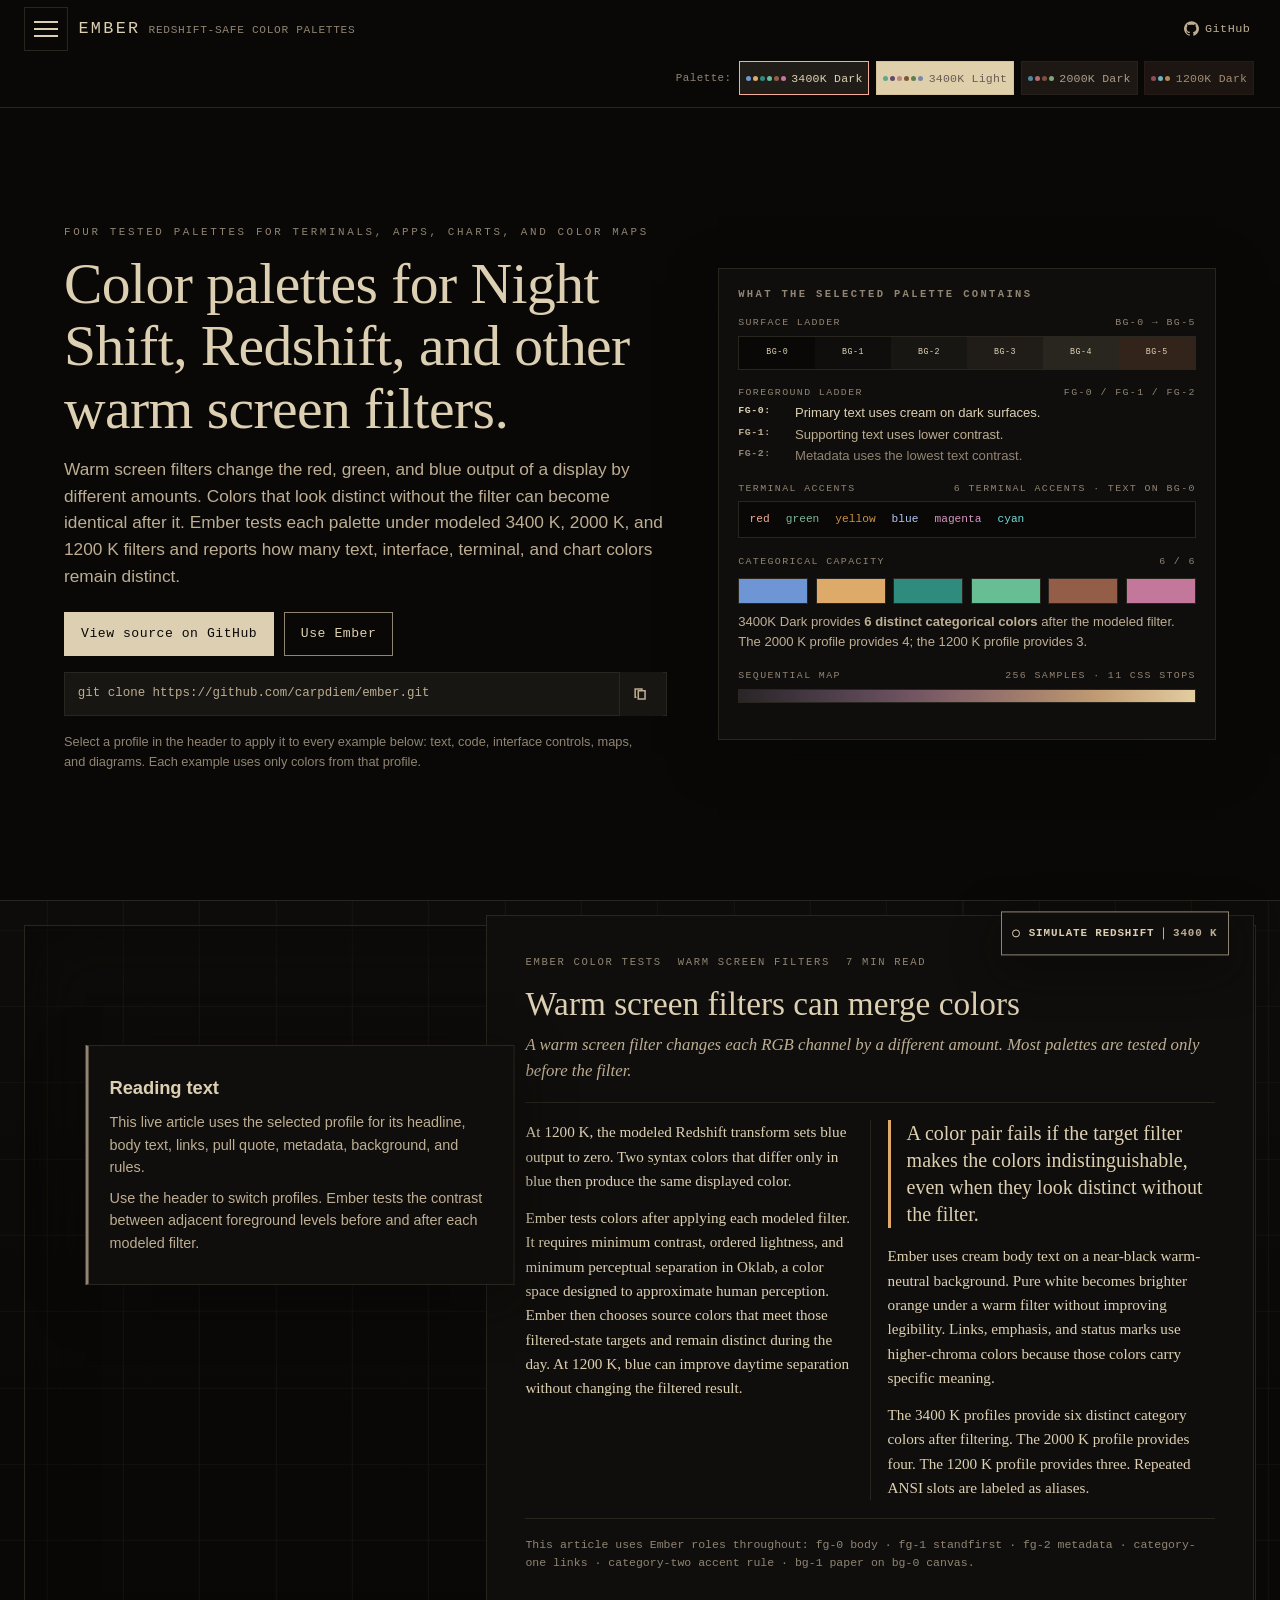
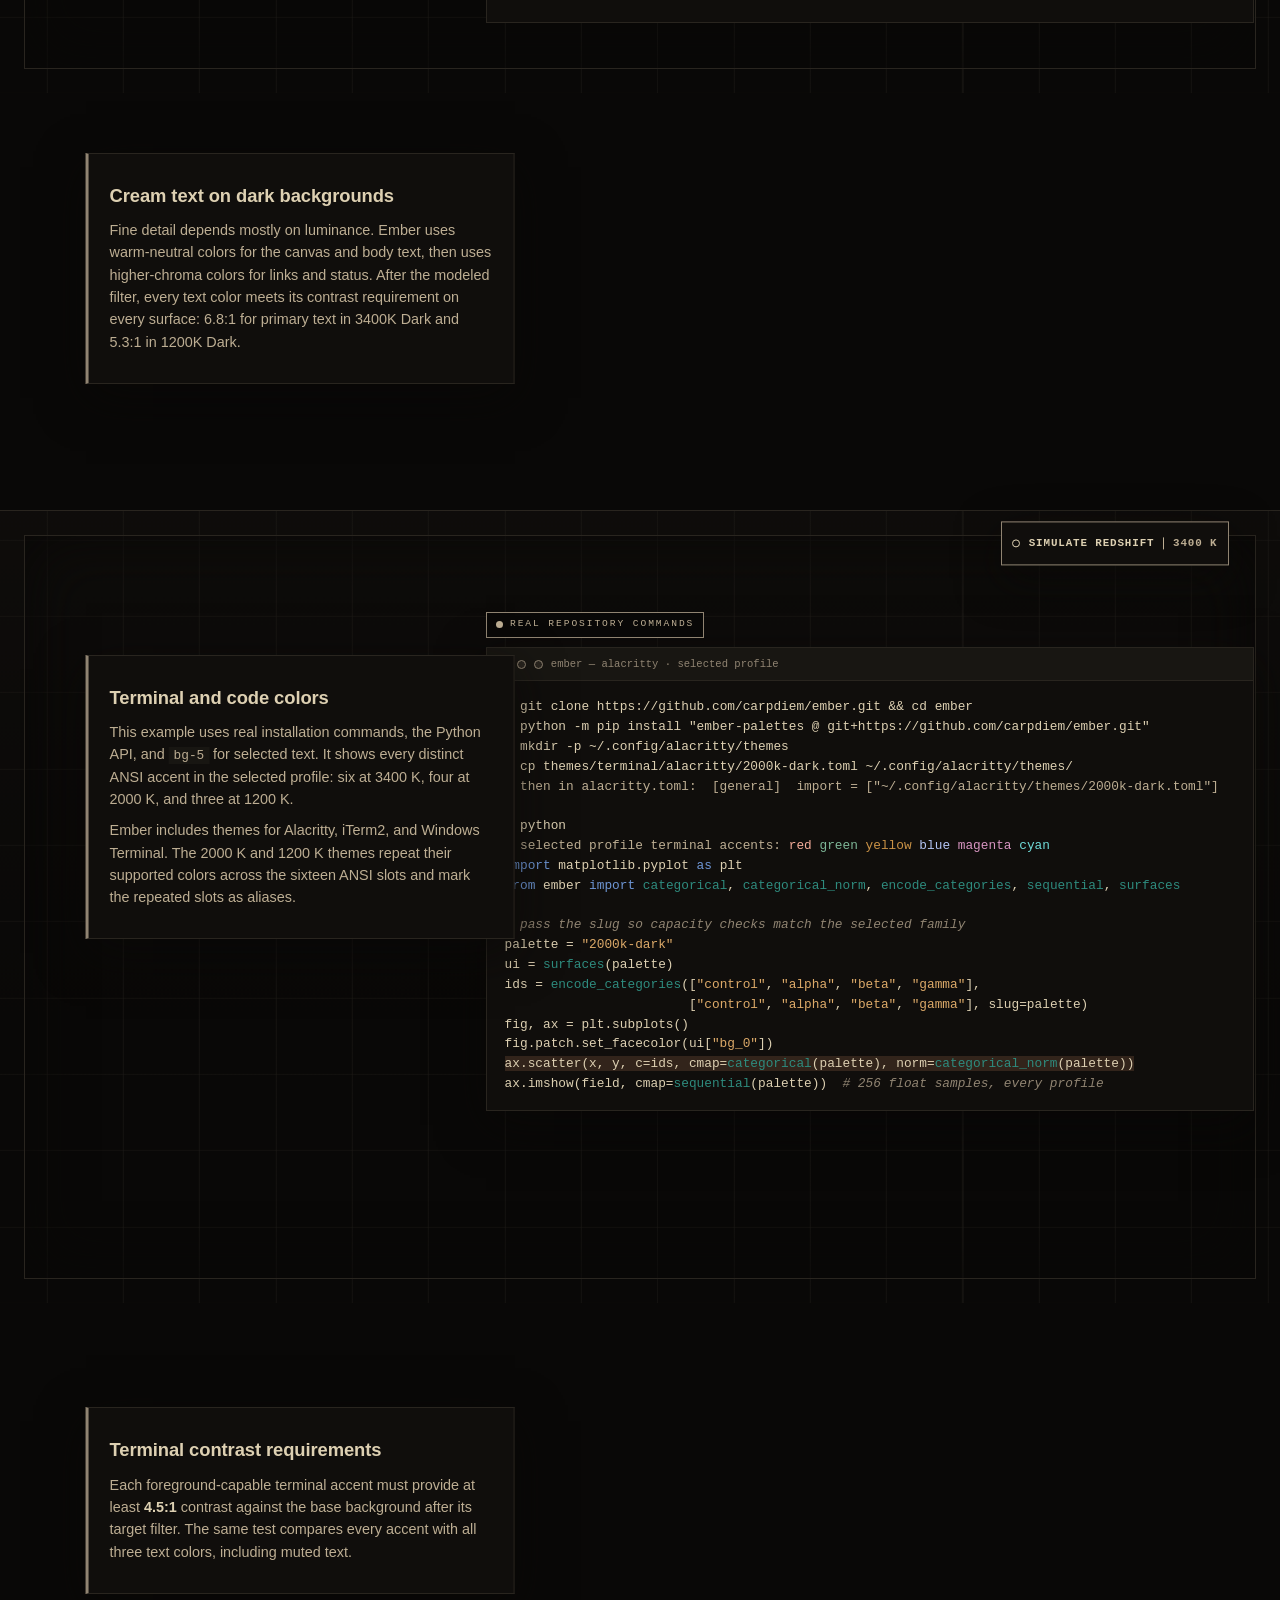
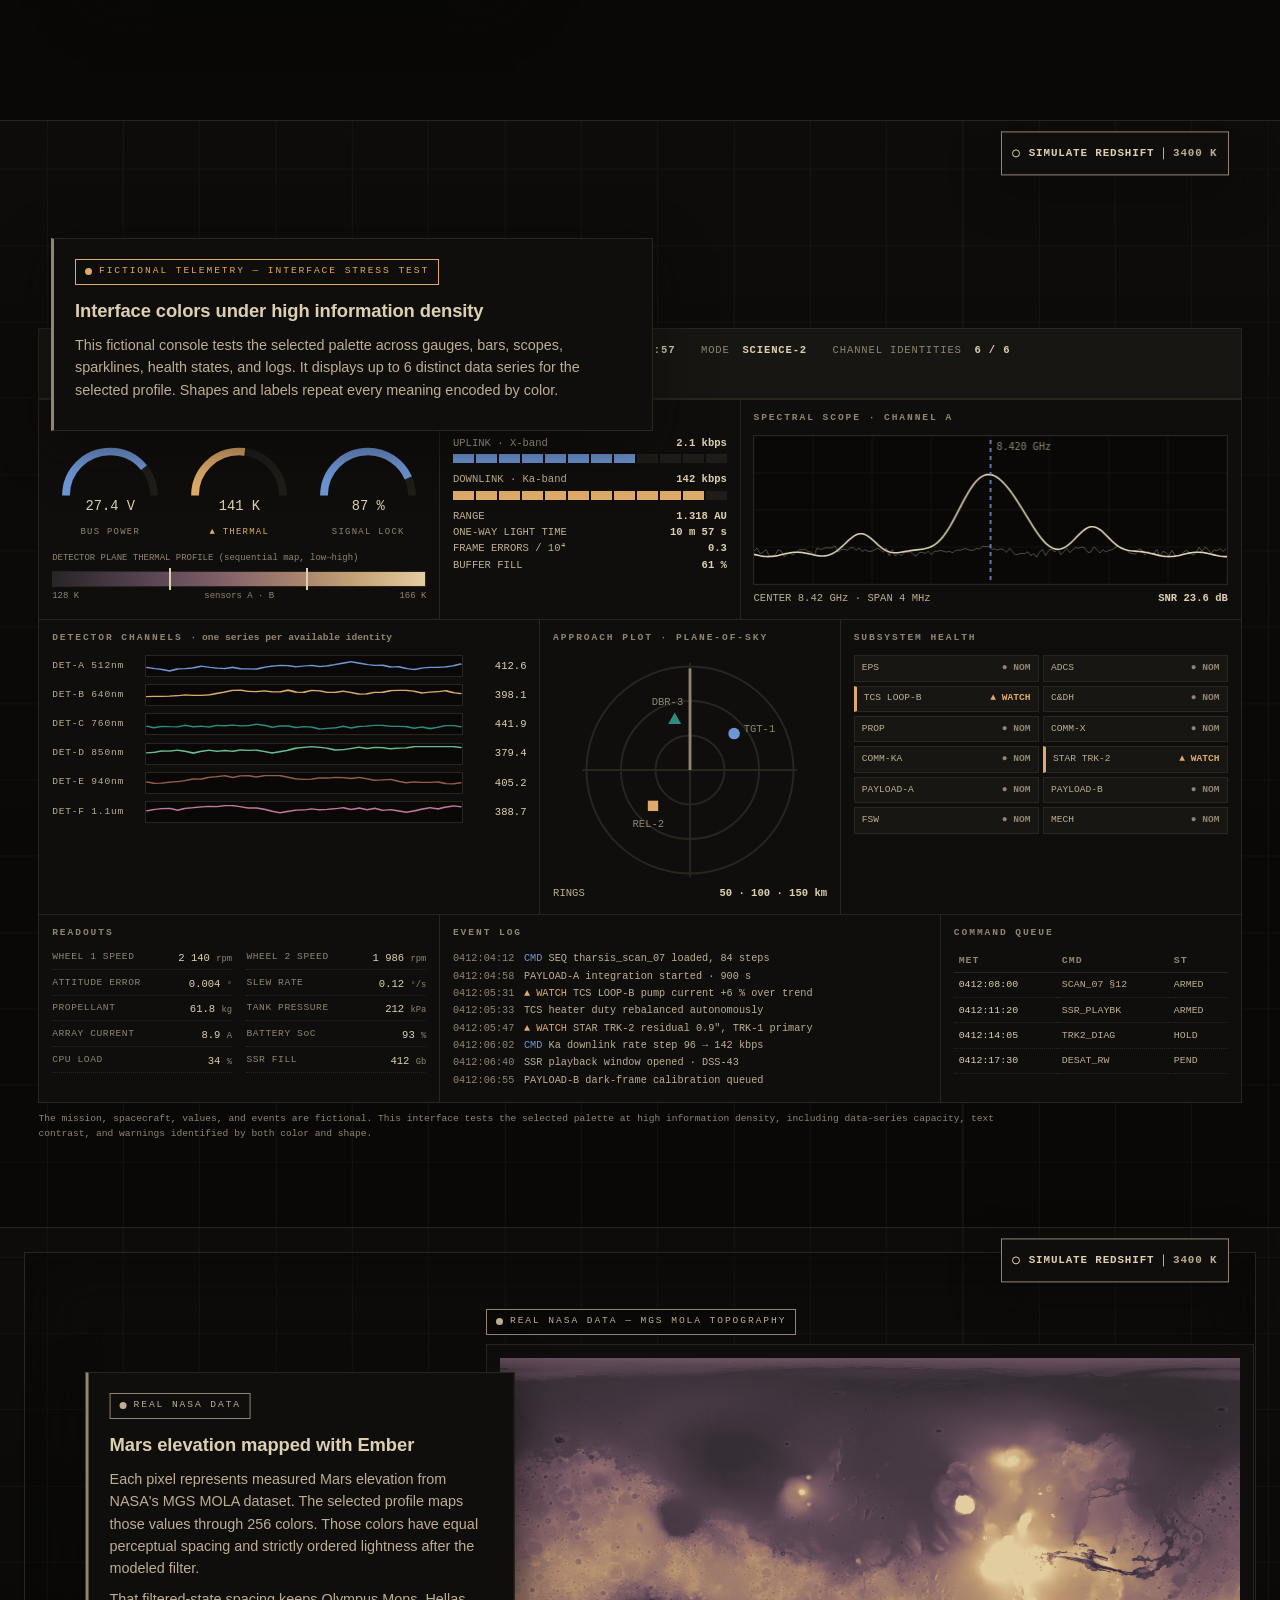
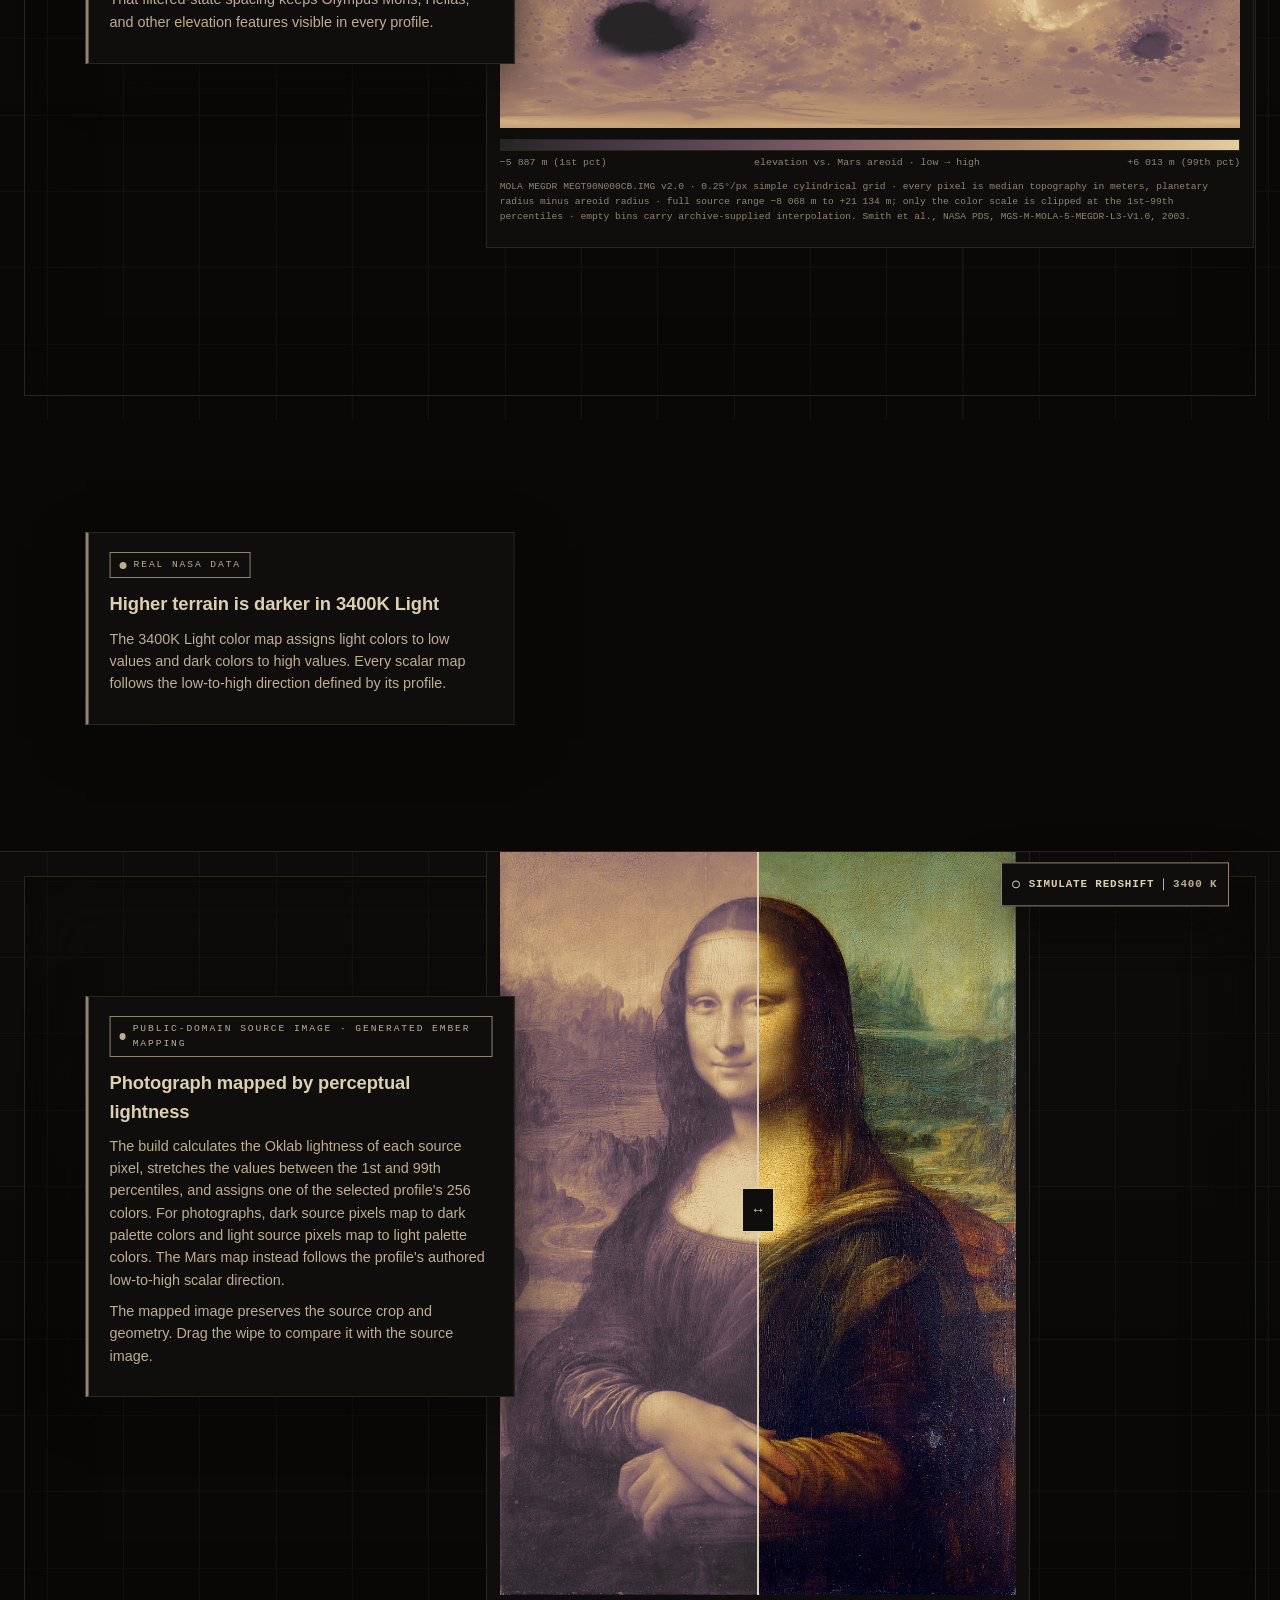
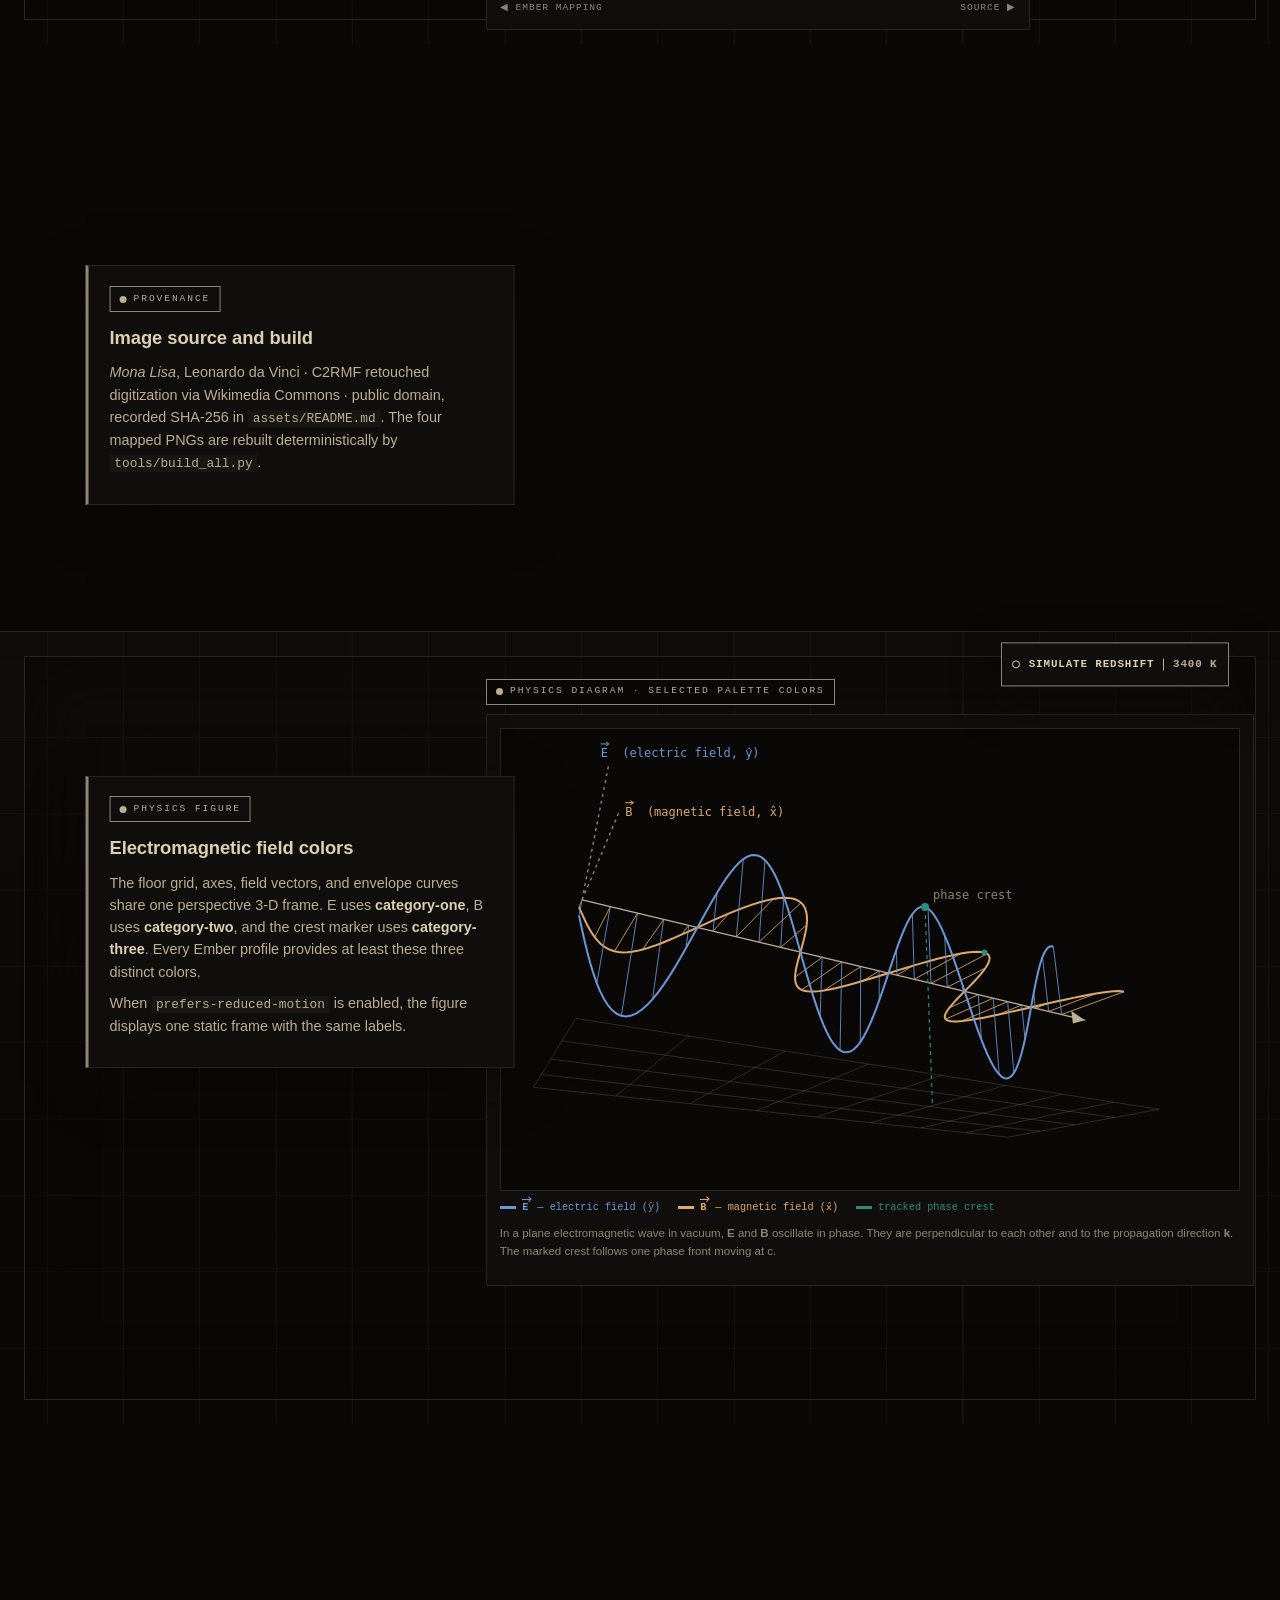
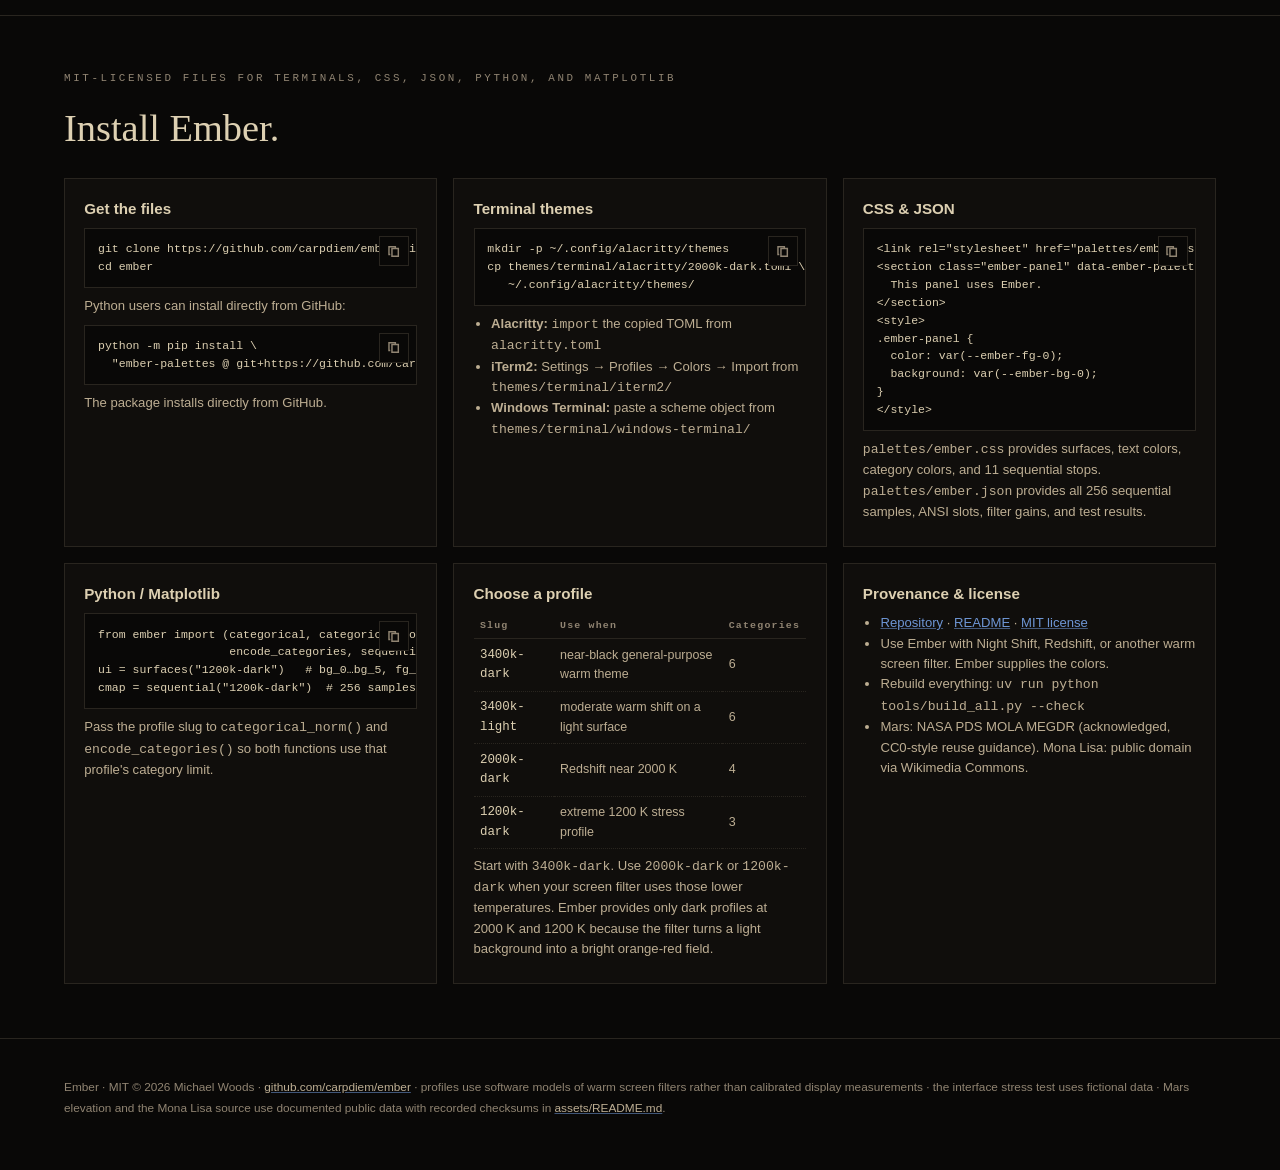
==== commit 34c4a01f: "Rewrite landing page copy for clarity" ====
--- a/examples/index.html
+++ b/examples/index.html
@@ -5,7 +5,7 @@
   <meta name="viewport" content="width=device-width, initial-scale=1">
   <meta name="robots" content="noindex">
   <link rel="canonical" href="../">
-  <title>Ember live specimen moved</title>
+  <title>Ember examples moved</title>
   <script>
     const target = new URL("../", window.location.href);
     target.search = window.location.search;
@@ -15,6 +15,6 @@
   <noscript><meta http-equiv="refresh" content="0; url=../#editorial"></noscript>
 </head>
 <body>
-  <p>The Ember live specimen now lives on the <a href="../#editorial">unified home page</a>.</p>
+  <p>The Ember examples now appear on the <a href="../#editorial">main page</a>.</p>
 </body>
 </html>
